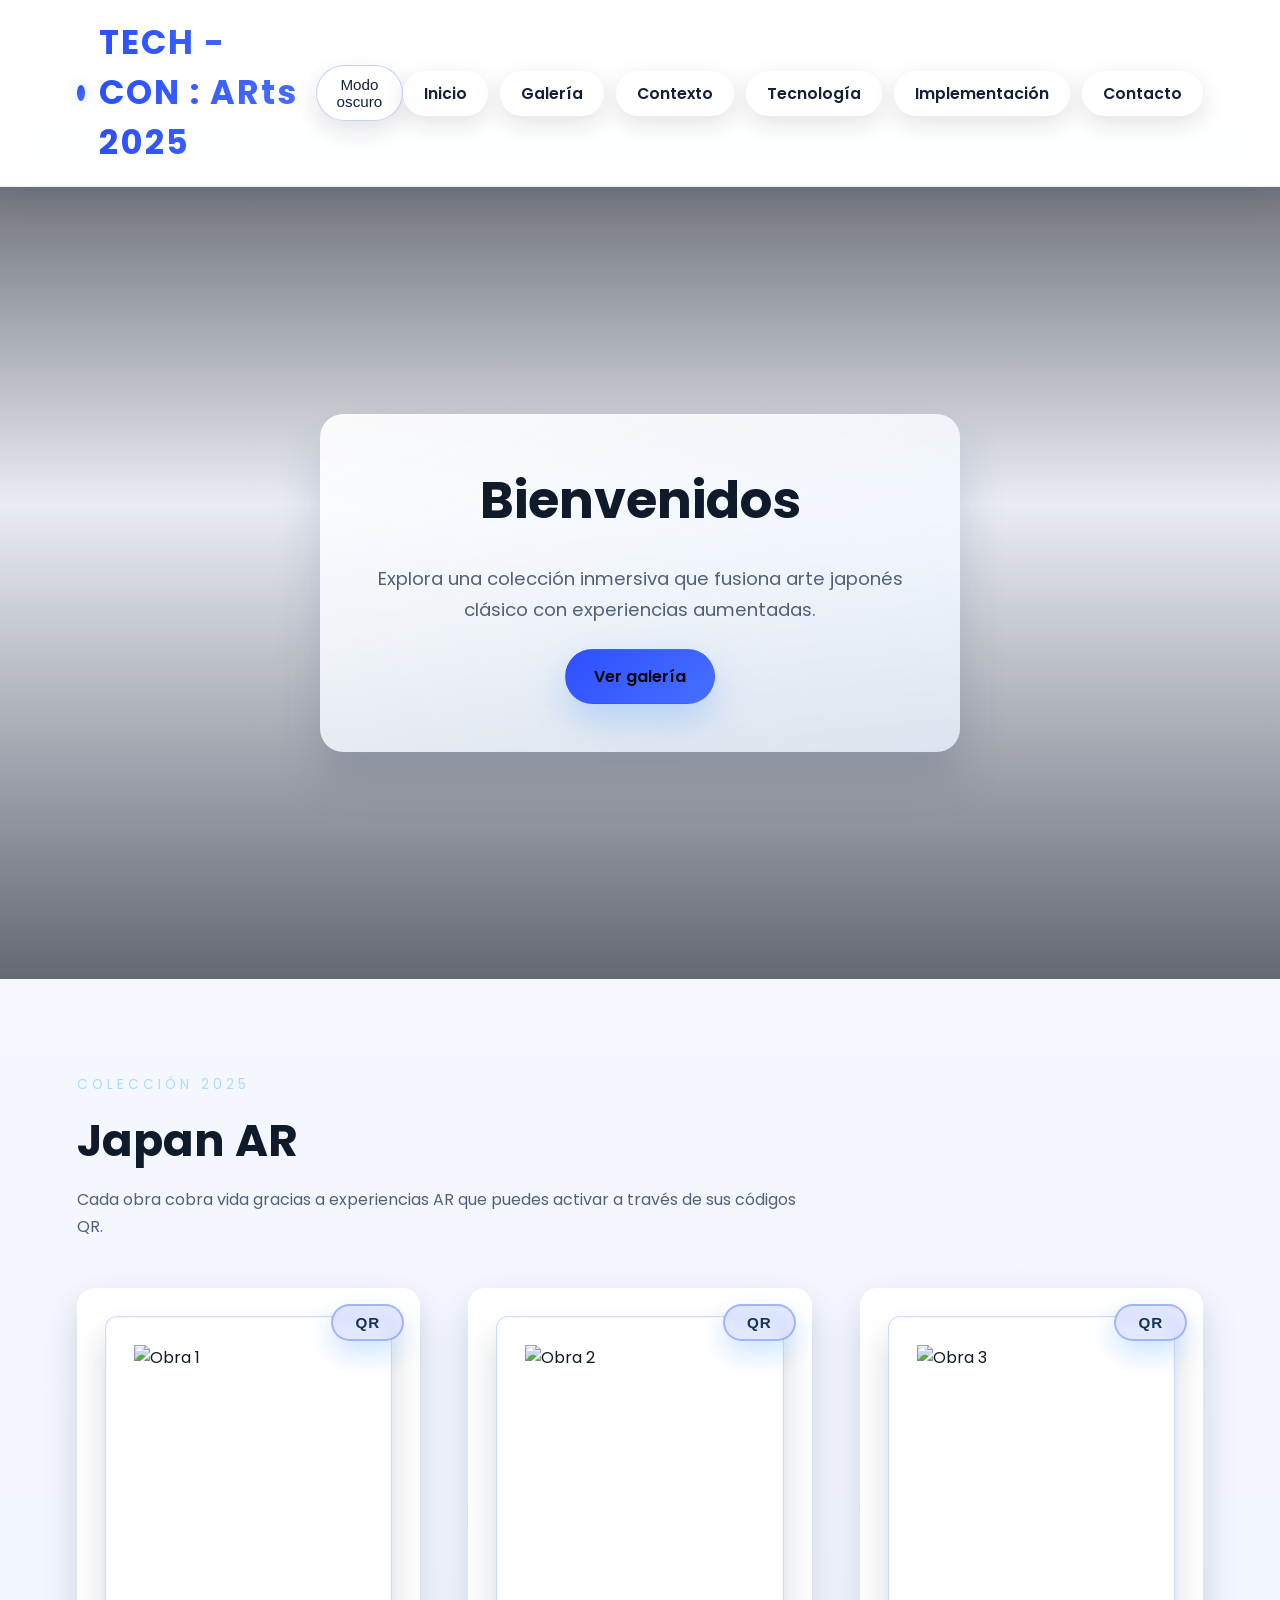
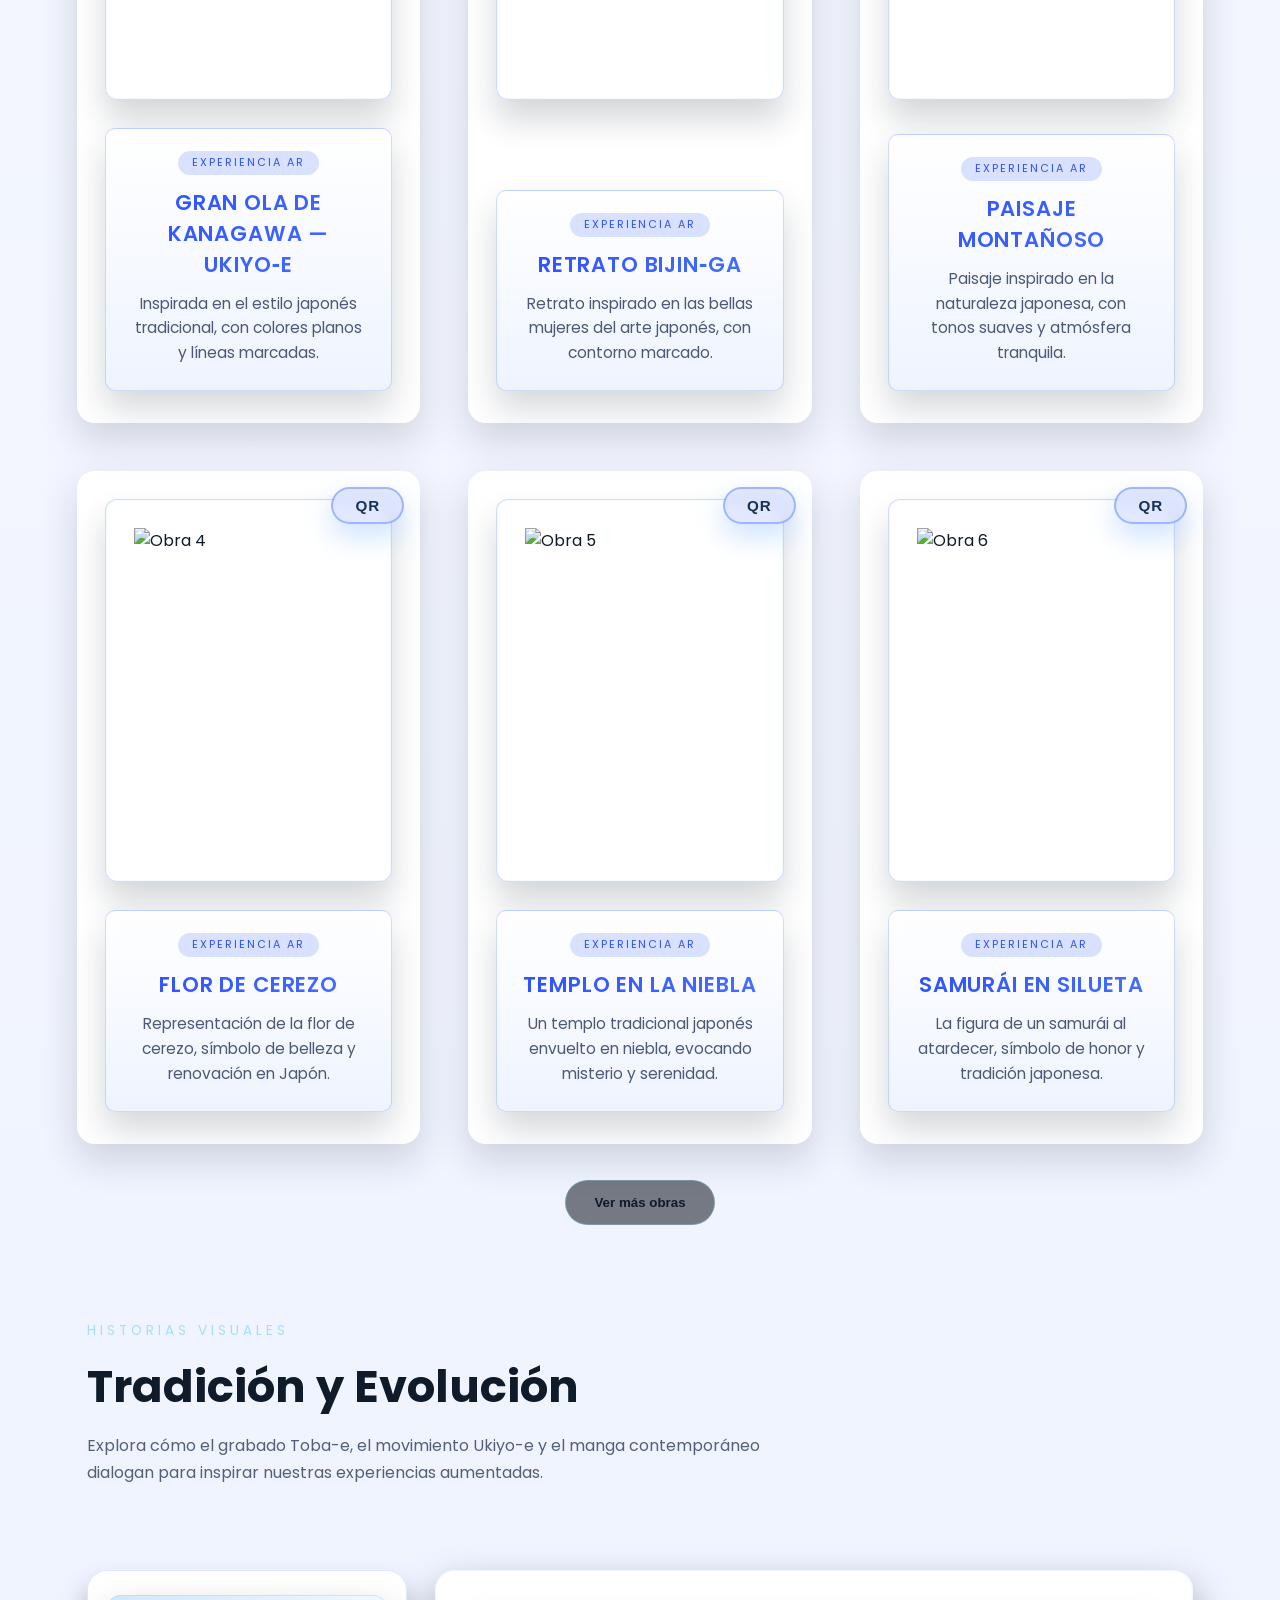
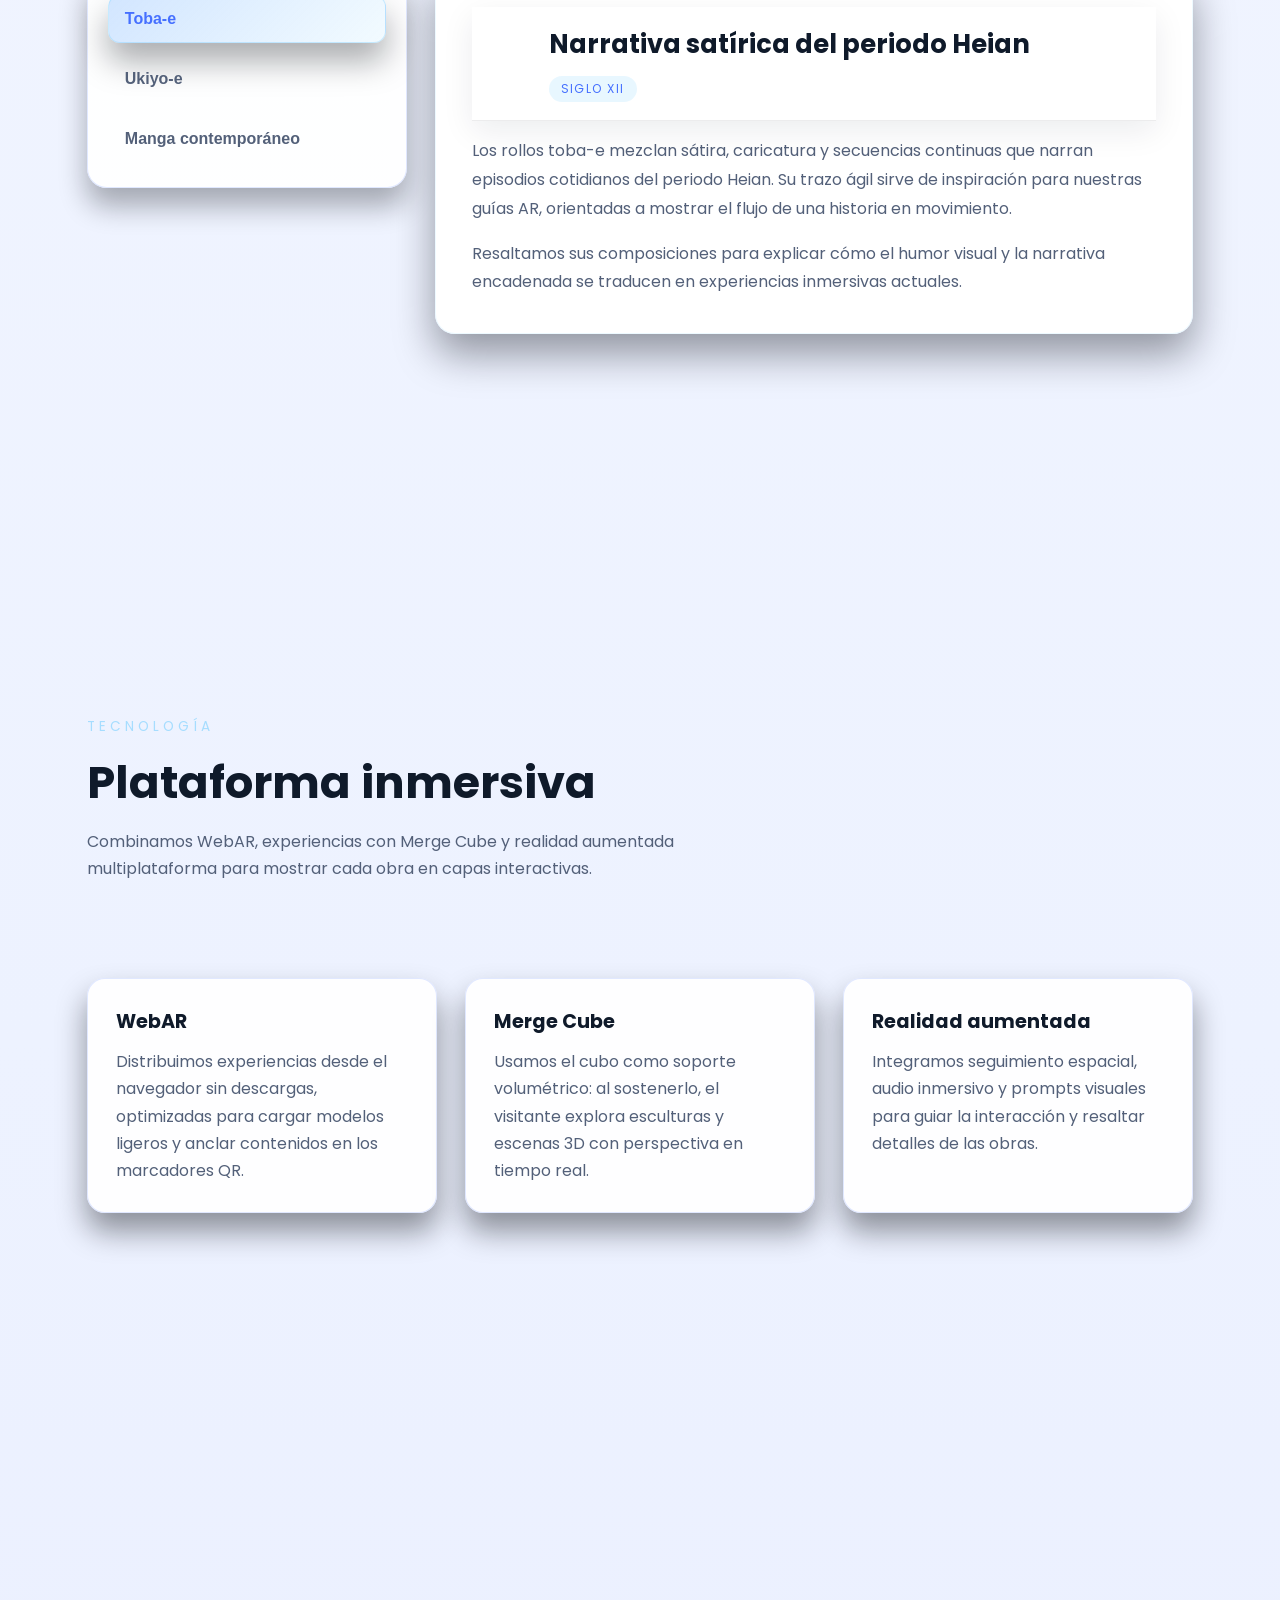
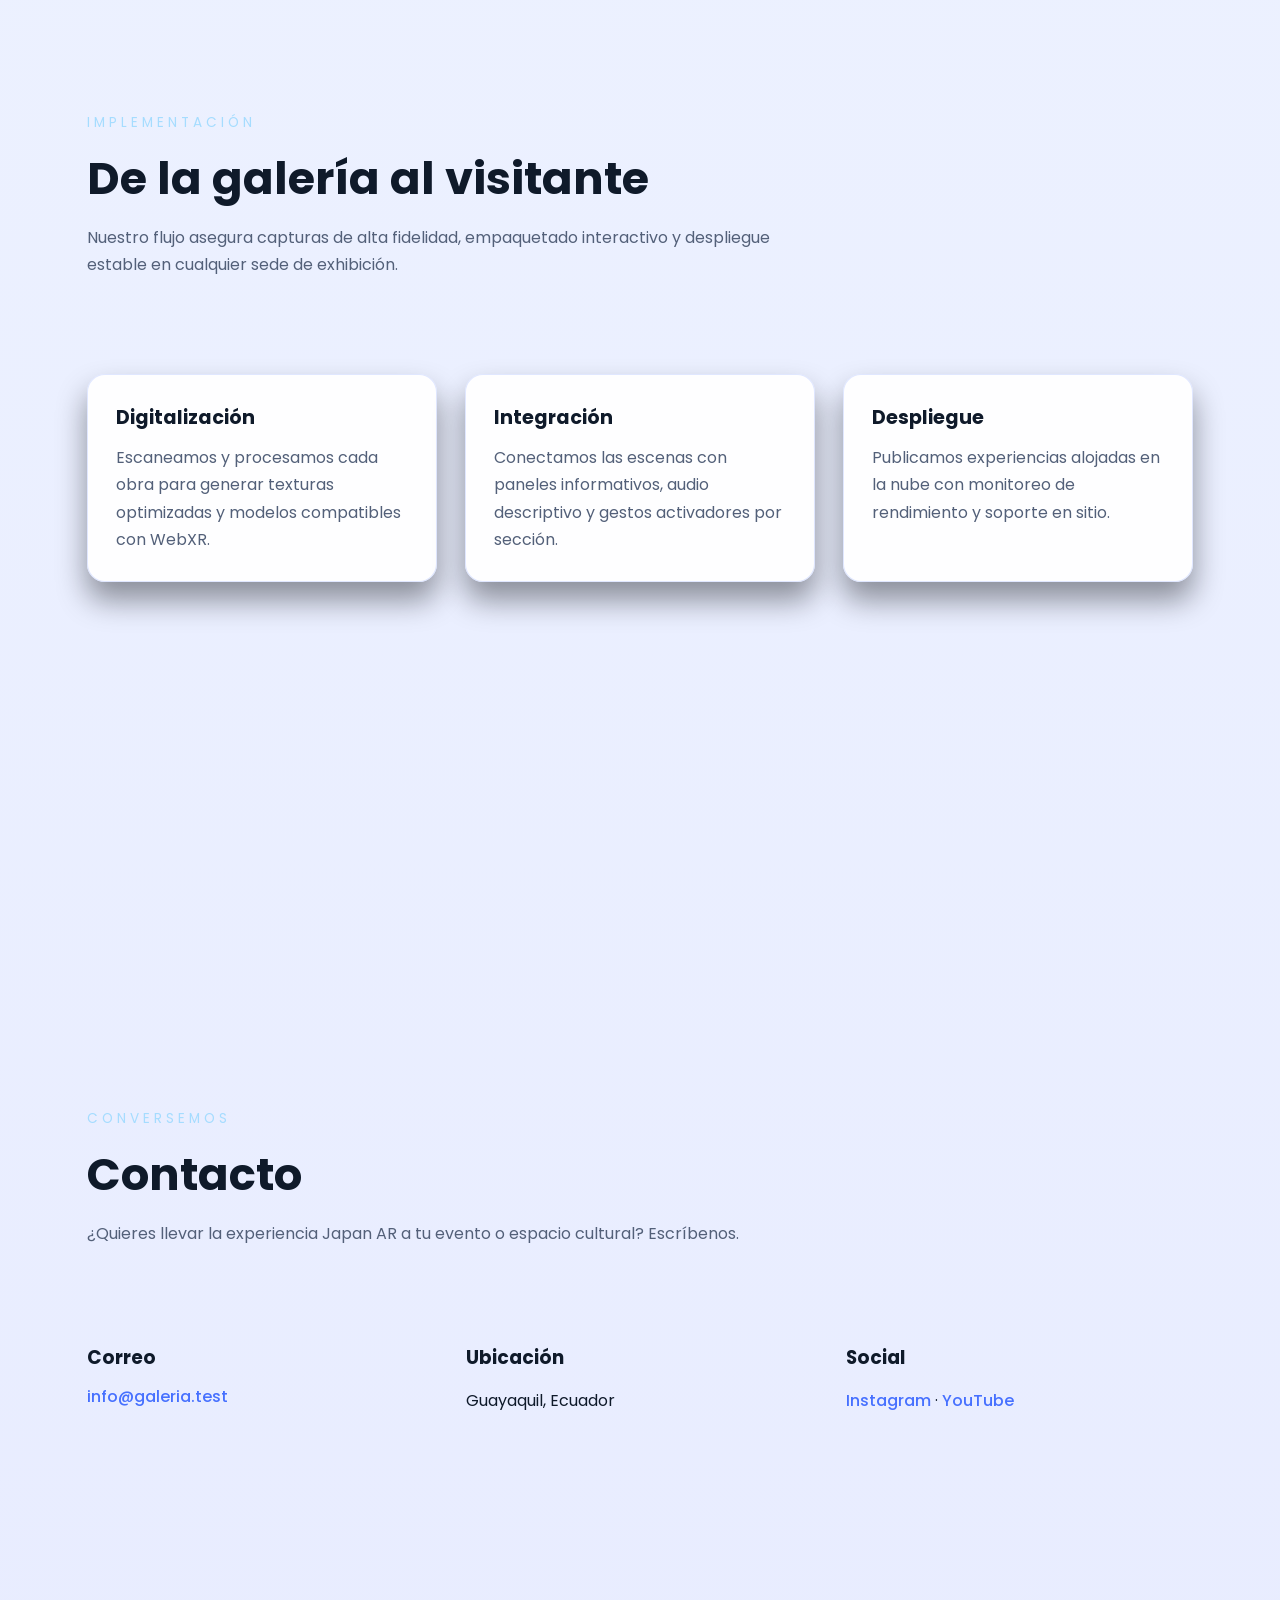
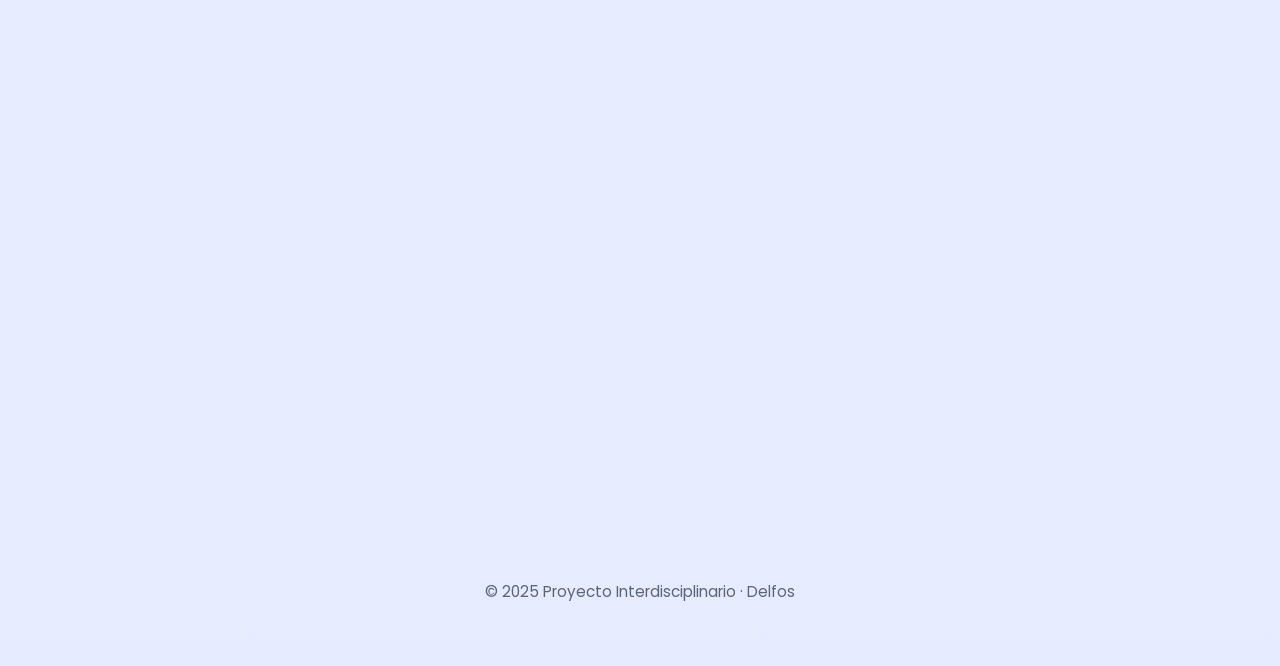
==== index.html @ fbea71e2 "gran ola rotación" ====
<!doctype html>
<html lang="es">
<head>
  <meta charset="utf-8" />
  <meta name="viewport" content="width=device-width, initial-scale=1" />
  <title>Techcon ARts 2025</title>
  <link rel="preconnect" href="https://fonts.googleapis.com" />
  <link rel="preconnect" href="https://fonts.gstatic.com" crossorigin />
  <link href="https://fonts.googleapis.com/css2?family=Poppins:wght@400;500;600;700&display=swap" rel="stylesheet" />
  <link rel="stylesheet" href="CSS/index.css" />
</head>
<body>
  <header>
    <div class="brand"><span class="dot"></span><h1>TECH - CON : ARts 2025</h1></div>
    <div class="header-actions">
      <button class="theme-toggle" type="button" aria-pressed="false">Modo claro</button>
      <button class="menu-toggle" aria-expanded="false" aria-controls="primary-nav">
        <span></span>
        <span></span>
        <span></span>
      </button>
    </div>
    <nav id="primary-nav">
      <a class="nav-btn" href="#inicio">Inicio</a>
      <a class="nav-btn" href="#galeria">Galería</a>
      <a class="nav-btn" href="#historias">Contexto</a>
      <a class="nav-btn" href="#tecnologia">Tecnología</a>
      <a class="nav-btn" href="#implementacion">Implementación</a>
      <a class="nav-btn" href="#contacto">Contacto</a>
    
    </nav>
  </header>

  <main>
    <section id="inicio" class="banner">
      <video autoplay muted loop playsinline>
        <source src="VIDEOS/videobanner.mp4" type="video/mp4" />
        Tu navegador no soporta el formato de video.
      </video>
      <div class="banner-overlay">
        <h2 id="banner-title">Bienvenidos</h2>
        <p>Explora una colección inmersiva que fusiona arte japonés clásico con experiencias aumentadas.</p>
        <div class="banner-actions">
          <a class="btn primary" href="#galeria">Ver galería</a>
        </div>
      </div>
    </section>

    <section id="galeria">
      <div class="section-header">
        <span class="section-kicker">Colección 2025</span>
        <h2>Japan AR</h2>
        <p>Cada obra cobra vida gracias a experiencias AR que puedes activar a través de sus códigos QR.</p>
      </div>
      <div class="gallery">
        <div class="card">
          <button class="qr-btn">QR</button>
          <div class="flip-inner">
            <div class="face front">
              <img src="https://upload.wikimedia.org/wikipedia/commons/a/a5/Tsunami_by_hokusai_19th_century.jpg" alt="Obra 1" />
              <div class="info">
                <h3>Gran Ola de Kanagawa — Ukiyo‑e</h3>
                <p>Inspirada en el estilo japonés tradicional, con colores planos y líneas marcadas.</p>
              </div>
            </div>
            <div class="face back">
              <img src="assets/arpages/Great_wave/QR_3.png" alt="QR de Obra 1" />
            </div>
          </div>
        </div>
        <div class="card">
          <button class="qr-btn">QR</button>
          <div class="flip-inner">
            <div class="face front">
              <img src="assets/obra2.jpg" alt="Obra 2" />
              <div class="info">
                <h3>Retrato Bijin‑ga</h3>
                <p>Retrato inspirado en las bellas mujeres del arte japonés, con contorno marcado.</p>
              </div>
            </div>
            <div class="face back">
              <img src="assets/obra2-qr.png" alt="QR de Obra 2" />
            </div>
          </div>
        </div>
        <div class="card">
          <button class="qr-btn">QR</button>
          <div class="flip-inner">
            <div class="face front">
              <img src="assets/obra3.jpg" alt="Obra 3" />
              <div class="info">
                <h3>Paisaje Montañoso</h3>
                <p>Paisaje inspirado en la naturaleza japonesa, con tonos suaves y atmósfera tranquila.</p>
              </div>
            </div>
            <div class="face back">
              <img src="assets/obra3-qr.png" alt="QR de Obra 3" />
            </div>
          </div>
        </div>
        <div class="card">
          <button class="qr-btn">QR</button>
          <div class="flip-inner">
            <div class="face front">
              <img src="assets/obra4.jpg" alt="Obra 4" />
              <div class="info">
                <h3>Flor de Cerezo</h3>
                <p>Representación de la flor de cerezo, símbolo de belleza y renovación en Japón.</p>
              </div>
            </div>
            <div class="face back">
              <img src="assets/obra4-qr.png" alt="QR de Obra 4" />
            </div>
          </div>
        </div>
        <div class="card">
          <button class="qr-btn">QR</button>
          <div class="flip-inner">
            <div class="face front">
              <img src="assets/obra5.jpg" alt="Obra 5" />
              <div class="info">
                <h3>Templo en la Niebla</h3>
                <p>Un templo tradicional japonés envuelto en niebla, evocando misterio y serenidad.</p>
              </div>
            </div>
            <div class="face back">
              <img src="assets/obra5-qr.png" alt="QR de Obra 5" />
            </div>
          </div>
        </div>
        <div class="card">
          <button class="qr-btn">QR</button>
          <div class="flip-inner">
            <div class="face front">
              <img src="assets/obra6.jpg" alt="Obra 6" />
              <div class="info">
                <h3>Samurái en Silueta</h3>
                <p>La figura de un samurái al atardecer, símbolo de honor y tradición japonesa.</p>
              </div>
            </div>
            <div class="face back">
              <img src="assets/obra6-qr.png" alt="QR de Obra 6" />
            </div>
          </div>
        </div>
        <div class="card" data-hidden="true">
          <button class="qr-btn">QR</button>
          <div class="flip-inner">
            <div class="face front">
              <img src="https://upload.wikimedia.org/wikipedia/commons/6/6d/Senju_Kan%27non_by_Kan%C5%8D_Hidenobu.jpg" alt="Obra 7" />
              <div class="info">
                <h3>Deidad Protectora</h3>
                <p>Interpretación de Senju Kannon que exalta la espiritualidad y el balance en el arte nipón.</p>
              </div>
            </div>
            <div class="face back">
              <img src="https://api.qrserver.com/v1/create-qr-code/?data=Obra7&size=320x320" alt="QR de Obra 7" />
            </div>
          </div>
        </div>
        <div class="card" data-hidden="true">
          <button class="qr-btn">QR</button>
          <div class="flip-inner">
            <div class="face front">
              <img src="https://upload.wikimedia.org/wikipedia/commons/f/f2/Koson_Komori_Bat_-_Japanese_Art_Museum.Tokyo.jpg" alt="Obra 8" />
              <div class="info">
                <h3>Nocturno Koson</h3>
                <p>Una escena nocturna minimalista que resalta la silueta de un murciélago bajo la luna.</p>
              </div>
            </div>
            <div class="face back">
              <img src="https://api.qrserver.com/v1/create-qr-code/?data=Obra8&size=320x320" alt="QR de Obra 8" />
            </div>
          </div>
        </div>
        <div class="card" data-hidden="true">
          <button class="qr-btn">QR</button>
          <div class="flip-inner">
            <div class="face front">
              <img src="https://upload.wikimedia.org/wikipedia/commons/3/3a/Rooster_and_hen_in_the_springtime_by_Ito_Jakuchu.jpg" alt="Obra 9" />
              <div class="info">
                <h3>Primavera de Jakuchū</h3>
                <p>Colorido homenaje a Ito Jakuchū que fusiona naturaleza y simbolismo en capas AR.</p>
              </div>
            </div>
            <div class="face back">
              <img src="https://api.qrserver.com/v1/create-qr-code/?data=Obra9&size=320x320" alt="QR de Obra 9" />
            </div>
          </div>
        </div>
        <div class="card" data-hidden="true">
          <button class="qr-btn">QR</button>
          <div class="flip-inner">
            <div class="face front">
              <img src="https://upload.wikimedia.org/wikipedia/commons/1/16/Hiroshige_-_Plum_Estate%2C_Kameido.jpg" alt="Obra 10" />
              <div class="info">
                <h3>Ciruelo en Flor</h3>
                <p>Basada en la estampa de Hiroshige, invita a explorar aromas y sonidos inmersivos.</p>
              </div>
            </div>
            <div class="face back">
              <img src="https://api.qrserver.com/v1/create-qr-code/?data=Obra10&size=320x320" alt="QR de Obra 10" />
            </div>
          </div>
        </div>
        <div class="card" data-hidden="true">
          <button class="qr-btn">QR</button>
          <div class="flip-inner">
            <div class="face front">
              <img src="https://upload.wikimedia.org/wikipedia/commons/d/d5/Katsushika_Hokusai_-_Kajikazawa_in_Kai_Province_%28c._1830-1832%29.jpg" alt="Obra 11" />
              <div class="info">
                <h3>Kajikazawa AR</h3>
                <p>Recrea la pesca artesanal con capas interactivas que muestran el flujo del río.</p>
              </div>
            </div>
            <div class="face back">
              <img src="https://api.qrserver.com/v1/create-qr-code/?data=Obra11&size=320x320" alt="QR de Obra 11" />
            </div>
          </div>
        </div>
        <div class="card" data-hidden="true">
          <button class="qr-btn">QR</button>
          <div class="flip-inner">
            <div class="face front">
              <img src="https://upload.wikimedia.org/wikipedia/commons/5/54/Ukiyo-e_print_showing_Fireworks_over_Gion.jpg" alt="Obra 12" />
              <div class="info">
                <h3>Hanabi Nocturno</h3>
                <p>Celebración de fuegos artificiales en Gion con efectos de sonido y luz en AR.</p>
              </div>
            </div>
            <div class="face back">
              <img src="https://api.qrserver.com/v1/create-qr-code/?data=Obra12&size=320x320" alt="QR de Obra 12" />
            </div>
          </div>
        </div>
      </div>
      <div class="gallery-actions">
        <button type="button" class="btn ghost show-more" aria-expanded="false">Ver más obras</button>
      </div>
    </section>

    <section id="historias" class="interactive-insights">
      <div class="section-header">
        <span class="section-kicker">Historias Visuales</span>
        <h2>Tradición y Evolución</h2>
        <p>Explora cómo el grabado Toba-e, el movimiento Ukiyo-e y el manga contemporáneo dialogan para inspirar nuestras experiencias aumentadas.</p>
      </div>
      <div class="insights">
        <div class="insights-tabs" role="tablist" aria-label="Corrientes artísticas">
          <button type="button" class="insights-tab active" role="tab" aria-selected="true" aria-controls="panel-toba" id="tab-toba" data-target="panel-toba">Toba-e</button>
          <button type="button" class="insights-tab" role="tab" aria-selected="false" aria-controls="panel-ukiyo" id="tab-ukiyo" data-target="panel-ukiyo">Ukiyo-e</button>
          <button type="button" class="insights-tab" role="tab" aria-selected="false" aria-controls="panel-manga" id="tab-manga" data-target="panel-manga">Manga contemporáneo</button>
        </div>
        <div class="insights-panels">
          <article id="panel-toba" class="insights-panel active" role="tabpanel" tabindex="0" aria-labelledby="tab-toba">
            <header>
              <h3>Narrativa satírica del periodo Heian</h3>
              <span class="tag">Siglo XII</span>
            </header>
            <p>Los rollos toba-e mezclan sátira, caricatura y secuencias continuas que narran episodios cotidianos del periodo Heian. Su trazo ágil sirve de inspiración para nuestras guías AR, orientadas a mostrar el flujo de una historia en movimiento.</p>
            <p>Resaltamos sus composiciones para explicar cómo el humor visual y la narrativa encadenada se traducen en experiencias inmersivas actuales.</p>
          </article>
          <article id="panel-ukiyo" class="insights-panel" role="tabpanel" tabindex="0" aria-labelledby="tab-ukiyo" hidden>
            <header>
              <h3>La estampa de la “vida flotante”</h3>
              <span class="tag">Siglos XVII-XIX</span>
            </header>
            <p>El ukiyo-e capturó escenas urbanas, paisajes y retratos con colores planos, contornos precisos y perspectiva invertida. En la galería, destacamos estos rasgos para contextualizar la transición entre grabado tradicional y visualización digital.</p>
            <p>La técnica muestra cómo la “vida flotante” se convierte en narrativa visual que hoy reinterpretamos mediante capas informativas breves.</p>
          </article>
          <article id="panel-manga" class="insights-panel" role="tabpanel" tabindex="0" aria-labelledby="tab-manga" hidden>
            <header>
              <h3>Expansión narrativa multimedia</h3>
              <span class="tag">Siglo XXI</span>
            </header>
            <p>El manga contemporáneo combina diseño de paneles dinámicos, ritmo cinematográfico y onomatopeyas expresivas para guiar la lectura. Esta estructura favorece despliegues rápidos de información que inspiraron nuestros relatos interactivos.</p>
            <p>El enfoque actual permite mostrar procesos creativos y variaciones de escena con mensajes concisos pensados para dispositivos móviles.</p>
          </article>
        </div>
      </div>
    </section>

    <section id="tecnologia" class="tech-overview">
      <div class="section-header">
        <span class="section-kicker">Tecnología</span>
        <h2>Plataforma inmersiva</h2>
        <p>Combinamos WebAR, experiencias con Merge Cube y realidad aumentada multiplataforma para mostrar cada obra en capas interactivas.</p>
      </div>
      <div class="tech-grid">
        <div class="tech-card">
          <h3>WebAR</h3>
          <p>Distribuimos experiencias desde el navegador sin descargas, optimizadas para cargar modelos ligeros y anclar contenidos en los marcadores QR.</p>
        </div>
        <div class="tech-card">
          <h3>Merge Cube</h3>
          <p>Usamos el cubo como soporte volumétrico: al sostenerlo, el visitante explora esculturas y escenas 3D con perspectiva en tiempo real.</p>
        </div>
        <div class="tech-card">
          <h3>Realidad aumentada</h3>
          <p>Integramos seguimiento espacial, audio inmersivo y prompts visuales para guiar la interacción y resaltar detalles de las obras.</p>
        </div>
      </div>
    </section>

    <section id="implementacion" class="delivery">
      <div class="section-header">
        <span class="section-kicker">Implementación</span>
        <h2>De la galería al visitante</h2>
        <p>Nuestro flujo asegura capturas de alta fidelidad, empaquetado interactivo y despliegue estable en cualquier sede de exhibición.</p>
      </div>
      <div class="delivery-grid">
        <article class="delivery-card">
          <h3>Digitalización</h3>
          <p>Escaneamos y procesamos cada obra para generar texturas optimizadas y modelos compatibles con WebXR.</p>
        </article>
        <article class="delivery-card">
          <h3>Integración</h3>
          <p>Conectamos las escenas con paneles informativos, audio descriptivo y gestos activadores por sección.</p>
        </article>
        <article class="delivery-card">
          <h3>Despliegue</h3>
          <p>Publicamos experiencias alojadas en la nube con monitoreo de rendimiento y soporte en sitio.</p>
        </article>
      </div>
    </section>

    <section id="contacto" class="contact">
      <div class="section-header">
        <span class="section-kicker">Conversemos</span>
        <h2>Contacto</h2>
        <p>¿Quieres llevar la experiencia Japan AR a tu evento o espacio cultural? Escríbenos.</p>
      </div>
      <div class="contact-grid">
        <div>
          <h3>Correo</h3>
          <a href="mailto:info@galeria.test">info@galeria.test</a>
        </div>
        <div>
          <h3>Ubicación</h3>
          <p>Guayaquil, Ecuador</p>
        </div>
        <div>
          <h3>Social</h3>
          <p>
            <a href="#">Instagram</a> ·
            <a href="#">YouTube</a>
          </p>
        </div>
      </div>
    </section>
  </main>

  <footer>
    <p style="text-align: center;">© 2025 Proyecto Interdisciplinario · Delfos</p>
  </footer>

  <script>
    document.querySelectorAll('.qr-btn').forEach(btn => {
      btn.addEventListener('click', e => {
        e.stopPropagation();
        const card = btn.closest('.card');
        card.classList.toggle('flipped');
        btn.textContent = card.classList.contains('flipped') ? 'Obra' : 'QR';
      });
    });
  </script>

  <script>
    const showMoreBtn = document.querySelector('.show-more');
    const hiddenGalleryCards = document.querySelectorAll('.gallery .card[data-hidden="true"]');

    if (showMoreBtn) {
      if (!hiddenGalleryCards.length) {
        showMoreBtn.remove();
      } else {
        showMoreBtn.addEventListener('click', () => {
          hiddenGalleryCards.forEach(card => {
            card.removeAttribute('data-hidden');
          });
          showMoreBtn.setAttribute('aria-expanded', 'true');
          showMoreBtn.remove();
        });
      }
    }
  </script>

  <script>
    const contentSections = document.querySelectorAll('main section');
    const prefersReducedMotion = window.matchMedia('(prefers-reduced-motion: reduce)');

    if (!prefersReducedMotion.matches && contentSections.length) {
      const sectionObserver = new IntersectionObserver((entries, observerInstance) => {
        entries.forEach(entry => {
          if (entry.isIntersecting) {
            entry.target.classList.add('section-visible');
            observerInstance.unobserve(entry.target);
          }
        });
      }, { threshold: 0.2 });

      contentSections.forEach(section => {
        section.classList.add('section-animate');
        sectionObserver.observe(section);
      });

      prefersReducedMotion.addEventListener('change', event => {
        if (event.matches) {
          sectionObserver.disconnect();
          contentSections.forEach(section => {
            section.classList.remove('section-animate');
            section.classList.add('section-visible');
          });
        }
      });
    } else {
      contentSections.forEach(section => section.classList.add('section-visible'));
    }
  </script>

  <script>
    const insightTabs = document.querySelectorAll('.insights-tab');
    const insightPanels = document.querySelectorAll('.insights-panel');

    if (insightTabs.length && insightPanels.length) {
      const activateTab = (newPanelId, trigger) => {
        insightTabs.forEach(tab => {
          const isActive = tab === trigger;
          tab.classList.toggle('active', isActive);
          tab.setAttribute('aria-selected', String(isActive));
          tab.setAttribute('tabindex', isActive ? '0' : '-1');
        });

        insightPanels.forEach(panel => {
          const show = panel.id === newPanelId;
          panel.classList.toggle('active', show);
          panel.toggleAttribute('hidden', !show);
        });
      };

      insightTabs.forEach(tab => {
        tab.addEventListener('click', () => activateTab(tab.dataset.target, tab));
        tab.addEventListener('keydown', event => {
          if (!['ArrowLeft', 'ArrowRight'].includes(event.key)) return;
          event.preventDefault();
          const currentIndex = Array.from(insightTabs).indexOf(tab);
          const offset = event.key === 'ArrowRight' ? 1 : -1;
          const nextIndex = (currentIndex + offset + insightTabs.length) % insightTabs.length;
          insightTabs[nextIndex].focus();
          insightTabs[nextIndex].click();
        });
      });
    }
  </script>

  <script>
    const openImageOnCanvas = (img) => {
      const modalBg = document.createElement('div');
      modalBg.style.position = 'fixed';
      modalBg.style.top = 0;
      modalBg.style.left = 0;
      modalBg.style.width = '100vw';
      modalBg.style.height = '100vh';
      modalBg.style.background = 'rgba(0,0,0,0.72)';
      modalBg.style.display = 'flex';
      modalBg.style.alignItems = 'center';
      modalBg.style.justifyContent = 'center';
      modalBg.style.zIndex = 9999;
      modalBg.style.cursor = 'pointer';

      const canvas = document.createElement('canvas');
      const canvasWidth = Math.min(window.innerWidth * 0.65, 720);
      const canvasHeight = Math.min(window.innerHeight * 0.65, 720);
      canvas.width = canvasWidth;
      canvas.height = canvasHeight;
      canvas.style.width = `${canvasWidth}px`;
      canvas.style.height = `${canvasHeight}px`;
      canvas.style.borderRadius = '18px';
      canvas.style.boxShadow = '0 12px 40px rgba(0,0,0,0.35)';
      canvas.style.background = '#fff';

      modalBg.appendChild(canvas);
      document.body.appendChild(modalBg);

      const ctx = canvas.getContext('2d');
      const tempImg = new window.Image();
      tempImg.crossOrigin = 'anonymous';
      tempImg.src = img.src;
      tempImg.onload = () => {
        ctx.clearRect(0, 0, canvas.width, canvas.height);

        const aspectRatio = tempImg.width / tempImg.height;
        let drawWidth = canvas.width;
        let drawHeight = drawWidth / aspectRatio;

        if (drawHeight > canvas.height) {
          drawHeight = canvas.height;
          drawWidth = drawHeight * aspectRatio;
        }

        const offsetX = (canvas.width - drawWidth) / 2;
        const offsetY = (canvas.height - drawHeight) / 2;
        ctx.drawImage(tempImg, offsetX, offsetY, drawWidth, drawHeight);
      };

      modalBg.addEventListener('click', event => {
        if (event.target === modalBg) modalBg.remove();
      });
    };

    document.querySelectorAll('.front img, .back img').forEach(img => {
      img.addEventListener('click', e => {
        e.stopPropagation();
        openImageOnCanvas(e.currentTarget);
      });
    });
  </script>

  <script>
    const banner = document.querySelector('.banner');
    const bannerTitle = document.getElementById('banner-title');
    banner.classList.add('banner-full');

    window.addEventListener('scroll', () => {
      if (window.scrollY > 10) {
        banner.classList.remove('banner-full');
        bannerTitle.textContent = 'Explora Arte';
      } else {
        banner.classList.add('banner-full');
        bannerTitle.textContent = 'Bienvenidos';
      }
    });
  </script>

  <script>
    const menuToggle = document.querySelector('.menu-toggle');
    const nav = document.getElementById('primary-nav');
    const body = document.body;

    menuToggle.addEventListener('click', () => {
      const isOpen = nav.classList.toggle('open');
      menuToggle.setAttribute('aria-expanded', String(isOpen));
      body.classList.toggle('nav-open', isOpen);
    });

    nav.querySelectorAll('a').forEach(link => {
      link.addEventListener('click', () => {
        if (nav.classList.contains('open')) {
          nav.classList.remove('open');
          menuToggle.setAttribute('aria-expanded', 'false');
          body.classList.remove('nav-open');
        }
      });
    });
  </script>

  <script>
    const THEME_STORAGE_KEY = 'japan-ar-theme';
    const themeToggleBtn = document.querySelector('.theme-toggle');

    if (themeToggleBtn) {
      const prefersLightScheme = window.matchMedia('(prefers-color-scheme: light)');

      const applyTheme = (mode, persist = true) => {
        const isLight = mode === 'light';
        document.body.classList.toggle('light-mode', isLight);
        themeToggleBtn.setAttribute('aria-pressed', String(isLight));
        themeToggleBtn.textContent = isLight ? 'Modo oscuro' : 'Modo claro';
        if (persist) {
          localStorage.setItem(THEME_STORAGE_KEY, mode);
        }
      };

      const storedTheme = localStorage.getItem(THEME_STORAGE_KEY);
      if (storedTheme) {
        applyTheme(storedTheme);
      } else {
        applyTheme(prefersLightScheme.matches ? 'light' : 'dark', false);
      }

      prefersLightScheme.addEventListener('change', event => {
        if (!localStorage.getItem(THEME_STORAGE_KEY)) {
          applyTheme(event.matches ? 'light' : 'dark', false);
        }
      });

      themeToggleBtn.addEventListener('click', () => {
        const nextTheme = document.body.classList.contains('light-mode') ? 'dark' : 'light';
        applyTheme(nextTheme);
      });
    }
  </script>
</body>
</html>
---- CSS/index.css ----
:root {
  --bg: radial-gradient(circle at 20% -10%, #071022 0%, #040915 50%, #01040d 100%);
  --card: #0f1628;
  --text: #f4f8ff;
  --muted: #8e9bb7;
  --accent: #8dd6ff;
  --accent-strong: #5fa4ff;
  --radius: 18px;
  --shadow: 0 22px 52px rgba(3, 6, 14, 0.55);
  --header-height: 76px;
  --header-bg: rgba(7, 10, 20, 0.9);
  --header-border: rgba(141, 203, 255, 0.12);
  --nav-link-bg: rgba(18, 24, 40, 0.65);
  --nav-link-hover-bg: linear-gradient(120deg, rgba(95, 164, 255, 0.34), rgba(141, 214, 255, 0.34));
  --menu-toggle-bg: rgba(17, 23, 38, 0.88);
  --menu-toggle-border: rgba(141, 214, 255, 0.45);
  --banner-overlay-bg: linear-gradient(160deg, rgba(11, 15, 28, 0.88), rgba(34, 48, 78, 0.58));
  --banner-filter: saturate(1.22) brightness(0.78);
  --card-surface: rgba(13, 17, 30, 0.92);
  --card-back-surface: linear-gradient(160deg, rgba(141, 214, 255, 0.12), rgba(95, 164, 255, 0.22));
  --info-surface: rgba(8, 12, 24, 0.62);
  --experience-card-bg: rgba(13, 17, 30, 0.9);
  --experience-card-border: rgba(141, 214, 255, 0.2);
  --nav-drawer-bg: rgba(9, 13, 24, 0.96);
  --nav-drawer-border: rgba(141, 214, 255, 0.22);
  --qr-btn-bg: rgba(141, 214, 255, 0.26);
  --qr-btn-border: rgba(141, 214, 255, 0.65);
  --image-border: rgba(141, 214, 255, 0.32);
  --footer-text: rgba(205, 214, 236, 0.72);
  --frame-bg: rgba(11, 15, 28, 0.92);
  --frame-border: rgba(141, 214, 255, 0.28);
  --frame-highlight: rgba(141, 214, 255, 0.2);
  --frame-shadow: 0 26px 52px rgba(3, 6, 12, 0.55);
  --label-pill-bg: rgba(141, 214, 255, 0.18);
}

*,
*::before,
*::after {
  box-sizing: border-box;
}

html,
body {
  margin: 0;
  padding: 0;
  font-family: 'Poppins', system-ui, sans-serif;
  color: var(--text);
  background: var(--bg);
  scroll-behavior: smooth;
}

body {
  min-height: 100vh;
}

body.nav-open {
  overflow: hidden;
}

body.light-mode {
  --accent: #4670ff;
  --accent-strong: #2d4fff;
  --bg: linear-gradient(180deg, #f7f9ff 0%, #edf2ff 60%, #e7ebff 100%);
  --card: #ffffff;
  --text: #0f1a2a;
  --muted: #536079;
  --shadow: 0 16px 38px rgba(13, 23, 38, 0.16);
  --header-bg: rgba(255, 255, 255, 0.9);
  --header-border: rgba(15, 20, 35, 0.08);
  --nav-link-bg: rgba(255, 255, 255, 0.72);
  --nav-link-hover-bg: linear-gradient(120deg, rgba(70, 113, 255, 0.2), rgba(110, 176, 255, 0.28));
  --menu-toggle-bg: rgba(255, 255, 255, 0.92);
  --menu-toggle-border: rgba(70, 113, 255, 0.32);
  --banner-overlay-bg: linear-gradient(160deg, rgba(255, 255, 255, 0.9), rgba(235, 244, 255, 0.78));
  --banner-filter: saturate(1.05) brightness(0.94);
  --card-surface: rgba(255, 255, 255, 0.96);
  --card-back-surface: linear-gradient(160deg, rgba(70, 113, 255, 0.1), rgba(120, 196, 255, 0.24));
  --info-surface: rgba(248, 250, 255, 0.92);
  --experience-card-bg: rgba(255, 255, 255, 0.92);
  --experience-card-border: rgba(70, 113, 255, 0.16);
  --nav-drawer-bg: rgba(255, 255, 255, 0.96);
  --nav-drawer-border: rgba(70, 113, 255, 0.2);
  --qr-btn-bg: rgba(70, 113, 255, 0.16);
  --qr-btn-border: rgba(70, 113, 255, 0.42);
  --image-border: rgba(70, 113, 255, 0.22);
  --footer-text: rgba(32, 44, 62, 0.7);
  --frame-bg: rgba(255, 255, 255, 0.96);
  --frame-border: rgba(70, 113, 255, 0.26);
  --frame-highlight: rgba(70, 113, 255, 0.16);
  --frame-shadow: 0 20px 32px rgba(18, 32, 52, 0.18);
  --label-pill-bg: rgba(70, 113, 255, 0.2);
}

body.light-mode header {
  box-shadow: 0 10px 30px rgba(15, 28, 50, 0.08);
}

body.light-mode .menu-toggle span {
  background: #14213b;
}

body.light-mode nav a {
  color: #132035;
  box-shadow: 0 8px 24px rgba(15, 28, 50, 0.12);
}

body.light-mode nav a:hover {
  color: var(--accent-strong);
}

body.light-mode .theme-toggle {
  color: #14213b;
  box-shadow: 0 10px 24px rgba(15, 28, 50, 0.12);
}

body.light-mode .theme-toggle:hover {
  box-shadow: 0 14px 30px rgba(15, 28, 50, 0.16);
}

body.light-mode .banner-overlay {
  box-shadow: 0 28px 45px rgba(37, 61, 92, 0.18);
}

body.light-mode .banner-overlay h2 {
  color: #0f1a2a;
}

body.light-mode .qr-btn {
  color: #163257;
  text-shadow: none;
}

body.light-mode .experience-card {
  box-shadow: 0 16px 32px rgba(18, 32, 52, 0.12);
}

body.light-mode .front .info {
  background: linear-gradient(180deg, rgba(255, 255, 255, 0.94), rgba(231, 239, 255, 0.7));
  border-color: rgba(70, 113, 255, 0.26);
  box-shadow: 0 18px 34px rgba(18, 32, 52, 0.18);
}

body.light-mode .front .info::before {
  color: var(--accent-strong);
}

body.light-mode .front .info p {
  color: #4c5a77;
}

body.light-mode .card::before {
  background: linear-gradient(140deg, rgba(70, 113, 255, 0.28), rgba(120, 196, 255, 0.16));
}

body.light-mode .card:hover .front img {
  box-shadow: inset 0 0 0 1px var(--frame-highlight), 0 24px 40px rgba(18, 32, 52, 0.28);
}

main {
  display: flex;
  flex-direction: column;
  gap: 96px;
  padding-bottom: 120px;
}

header {
  position: sticky;
  top: 0;
  display: flex;
  align-items: center;
  justify-content: space-between;
  padding: 18px 6vw;
  min-height: var(--header-height);
  background: var(--header-bg);
  border-bottom: 1px solid var(--header-border);
  z-index: 20;
  box-shadow: 0 4px 24px rgba(0, 0, 0, 0.18);
  backdrop-filter: blur(12px);
  transition: background 0.3s ease;
}

.header-actions {
  display: flex;
  align-items: center;
  gap: 14px;
}

.brand {
  display: flex;
  align-items: center;
  gap: 14px;
}

.brand .dot {
  width: 16px;
  height: 16px;
  border-radius: 50%;
  background: linear-gradient(135deg, var(--accent-strong), var(--accent));
  box-shadow: 0 0 12px rgba(141, 214, 255, 0.6);
}

.brand h1 {
  margin: 0;
  font-size: clamp(1.3rem, 2vw + 0.8rem, 2.1rem);
  font-weight: 700;
  letter-spacing: 2px;
  background-clip: text;
  background: linear-gradient(90deg, var(--accent-strong), var(--accent));
  -webkit-background-clip: text;
  -webkit-text-fill-color: transparent;
}

.theme-toggle {
  border: 1px solid var(--menu-toggle-border);
  background: var(--menu-toggle-bg);
  color: var(--text);
  border-radius: 999px;
  padding: 10px 20px;
  font-size: 0.95rem;
  font-weight: 500;
  cursor: pointer;
  transition: transform 0.2s ease, box-shadow 0.2s ease, background 0.3s ease, color 0.3s ease, border-color 0.3s ease;
  box-shadow: 0 12px 24px rgba(0, 0, 0, 0.22);
}

.theme-toggle:hover {
  transform: translateY(-2px);
  box-shadow: 0 16px 30px rgba(95, 164, 255, 0.32);
}

.menu-toggle {
  display: none;
  flex-direction: column;
  justify-content: center;
  align-items: center;
  gap: 6px;
  width: 46px;
  height: 46px;
  background: var(--menu-toggle-bg);
  border: 1px solid var(--menu-toggle-border);
  border-radius: 14px;
  cursor: pointer;
  transition: transform 0.3s ease, background 0.3s ease;
}

.menu-toggle span {
  width: 24px;
  height: 2px;
  background: var(--text);
  border-radius: 999px;
  transition: transform 0.3s ease, opacity 0.3s ease;
}

.menu-toggle[aria-expanded="true"] span:nth-child(1) {
  transform: translateY(8px) rotate(45deg);
}

.menu-toggle[aria-expanded="true"] span:nth-child(2) {
  opacity: 0;
}

.menu-toggle[aria-expanded="true"] span:nth-child(3) {
  transform: translateY(-8px) rotate(-45deg);
}

nav {
  display: flex;
  align-items: center;
  gap: 12px;
}

.nav-btn {
  color: var(--text);
  text-decoration: none;
  padding: 10px 20px;
  border-radius: 999px;
  font-weight: 600;
  font-size: 0.98rem;
  transition: transform 0.2s ease, background 0.2s ease, color 0.2s ease, box-shadow 0.2s ease;
  box-shadow: 0 2px 12px rgba(0, 0, 0, 0.16);
  background: var(--nav-link-bg);
  border: 1px solid transparent;
}

.nav-btn:hover,
.nav-btn:focus-visible {
  transform: translateY(-2px);
  background: var(--nav-link-hover-bg);
  color: var(--accent);
  box-shadow: 0 8px 24px rgba(95, 164, 255, 0.22);
  outline: none;
}

.nav-btn.nav-btn-outline {
  background: transparent;
  border-color: rgba(141, 214, 255, 0.4);
}

.nav-btn.nav-btn-outline:hover,
.nav-btn.nav-btn-outline:focus-visible {
  background: rgba(141, 214, 255, 0.14);
  color: var(--accent);
  box-shadow: 0 10px 26px rgba(95, 164, 255, 0.28);
}

.banner {
  position: relative;
  width: 100%;
  min-height: clamp(540px, 72vh, 760px);
  display: grid;
  place-items: center;
  overflow: hidden;
  isolation: isolate;
}

.banner video,
.banner::before {
  position: absolute;
  inset: 0;
  width: 100%;
  height: 100%;
}

.banner video {
  object-fit: cover;
  object-position: center;
  z-index: -2;
  filter: var(--banner-filter);
}

.banner::before {
  content: '';
  z-index: -1;
  background: linear-gradient(180deg, rgba(5, 9, 18, 0.55) 0%, rgba(5, 9, 18, 0.05) 40%, rgba(5, 9, 18, 0.6) 100%);
  pointer-events: none;
}

.banner-overlay {
  position: relative;
  display: flex;
  flex-direction: column;
  align-items: center;
  gap: 24px;
  max-width: 640px;
  padding: 48px 36px;
  border-radius: calc(var(--radius) * 1.3);
  backdrop-filter: blur(18px) saturate(140%);
  background: var(--banner-overlay-bg);
  box-shadow: 0 24px 60px rgba(0, 0, 0, 0.45);
  text-align: center;
}

.banner-overlay h2 {
  font-size: clamp(2rem, 3vw + 1rem, 3.2rem);
  font-weight: 700;
  margin: 0;
}

.banner-overlay p {
  margin: 0;
  color: var(--muted);
  font-size: clamp(1rem, 1vw + 0.9rem, 1.15rem);
  line-height: 1.7;
}

.banner-actions {
  display: flex;
  flex-wrap: wrap;
  justify-content: center;
  gap: 16px;
}

.btn {
  display: inline-flex;
  align-items: center;
  justify-content: center;
  gap: 8px;
  padding: 14px 28px;
  border-radius: 999px;
  font-weight: 600;
  text-decoration: none;
  transition: transform 0.2s ease, box-shadow 0.2s ease;
  border: 1px solid transparent;
}

.btn.primary {
  background: linear-gradient(135deg, var(--accent-strong), var(--accent));
  color: #05040f;
  box-shadow: 0 16px 38px rgba(95, 164, 255, 0.38);
}

.btn.primary:hover {
  transform: translateY(-3px);
  box-shadow: 0 22px 52px rgba(95, 164, 255, 0.52);
}

.btn.ghost {
  background: rgba(16, 20, 30, 0.55);
  color: var(--text);
  border-color: rgba(141, 214, 255, 0.32);
}

.btn.ghost:hover {
  transform: translateY(-3px);
  border-color: rgba(141, 214, 255, 0.82);
}

.banner.banner-full {
  min-height: clamp(620px, 88vh, 880px);
}

section {
  padding: 0 6vw;
  width: 100%;
  max-width: 1260px;
  margin: 0 auto;
  min-height: 100vh;
}

.section-animate {
  opacity: 0;
  transform: translateY(48px);
  transition: opacity 0.65s ease, transform 0.65s ease;
}

.section-animate.section-visible {
  opacity: 1;
  transform: translateY(0);
}

#galeria {
  max-width: 1320px;
}

.banner {
  width: 100vw;
  margin: 0;
  padding: 0;
  max-width: none;
}

.section-header {
  display: flex;
  flex-direction: column;
  gap: 12px;
  margin-bottom: 48px;
  max-width: 720px;
}

.section-kicker {
  text-transform: uppercase;
  letter-spacing: 4px;
  font-size: 0.85rem;
  color: rgba(141, 214, 255, 0.75);
}

.section-header h2 {
  font-size: clamp(2rem, 1.5vw + 1.6rem, 2.8rem);
  margin: 0;
}

.section-header p {
  margin: 0;
  color: var(--muted);
  line-height: 1.7;
}

.interactive-insights {
  display: flex;
  flex-direction: column;
  gap: 36px;
}

.insights {
  display: grid;
  grid-template-columns: 320px 1fr;
  gap: 28px;
  align-items: start;
}

.insights-tabs {
  display: flex;
  flex-direction: column;
  gap: 12px;
  padding: 24px 20px;
  border-radius: calc(var(--radius) * 1.1);
  background: var(--experience-card-bg);
  border: 1px solid var(--experience-card-border);
  box-shadow: 0 18px 28px rgba(5, 8, 16, 0.32);
  position: sticky;
  top: calc(var(--header-height) + 24px);
}

.insights-tab {
  display: inline-flex;
  align-items: center;
  gap: 10px;
  justify-content: flex-start;
  padding: 14px 16px;
  border-radius: 12px;
  border: 1px solid transparent;
  background: transparent;
  color: var(--muted);
  font-weight: 600;
  font-size: 1rem;
  cursor: pointer;
  transition: background 0.2s ease, color 0.2s ease, border-color 0.2s ease, transform 0.2s ease;
}

.insights-tab:hover,
.insights-tab:focus-visible {
  color: var(--text);
  outline: none;
  border-color: rgba(141, 214, 255, 0.32);
  transform: translateX(2px);
}

.insights-tab.active {
  background: linear-gradient(135deg, rgba(95, 164, 255, 0.28), rgba(141, 214, 255, 0.1));
  border-color: rgba(141, 214, 255, 0.42);
  color: var(--accent);
  box-shadow: 0 18px 32px rgba(5, 8, 18, 0.34);
}

.insights-panels {
  display: grid;
  gap: 24px;
}

.insights-panel {
  border-radius: calc(var(--radius) + 2px);
  background: var(--card-surface);
  border: 1px solid rgba(141, 214, 255, 0.16);
  box-shadow: 0 20px 40px rgba(5, 8, 18, 0.4);
  padding: clamp(28px, 3vw, 36px);
  display: grid;
  gap: 16px;
  transition: opacity 0.3s ease, transform 0.3s ease;
}

.insights-panel[hidden] {
  display: none;
}

.insights-panel header {
  display: flex;
  flex-wrap: wrap;
  justify-content: space-between;
  gap: 12px;
  align-items: center;
}

.insights-panel h3 {
  margin: 0;
  font-size: clamp(1.3rem, 1vw + 1.1rem, 1.6rem);
}

.insights-panel p {
  margin: 0;
  color: var(--muted);
  line-height: 1.8;
}

.insights-panel ul {
  margin: 0;
  padding-left: 1.2em;
  display: grid;
  gap: 10px;
  color: var(--text);
}

.insights-panel li {
  line-height: 1.6;
}

.tag {
  display: inline-flex;
  align-items: center;
  padding: 4px 12px;
  border-radius: 999px;
  font-size: 0.75rem;
  letter-spacing: 0.12em;
  text-transform: uppercase;
  background: rgba(141, 214, 255, 0.2);
  color: var(--accent);
}

.gallery {
  display: grid;
  gap: 48px;
  grid-template-columns: repeat(3, minmax(0, 1fr));
}

.gallery .card[data-hidden="true"] {
  display: none;
}

.gallery-actions {
  margin-top: 36px;
  display: flex;
  justify-content: center;
}

@media (prefers-reduced-motion: reduce) {
  .section-animate {
    opacity: 1 !important;
    transform: none !important;
    transition: none !important;
  }
}

.card {
  position: relative;
  perspective: 1200px;
  cursor: pointer;
  min-height: 620px;
  transition: transform 0.35s ease, filter 0.35s ease;
  isolation: isolate;
}

.card::before {
  content: '';
  position: absolute;
  inset: -2px;
  border-radius: calc(var(--radius) + 6px);
  background: linear-gradient(140deg, rgba(95, 164, 255, 0.38), rgba(141, 214, 255, 0.12));
  opacity: 0;
  filter: blur(0);
  transition: opacity 0.4s ease;
  z-index: -1;
  pointer-events: none;
}

.flip-inner {
  position: relative;
  width: 100%;
  height: 100%;
  transform-style: preserve-3d;
  transition: transform 0.6s cubic-bezier(0.2, 0.8, 0.2, 1);
}

.card.flipped .flip-inner {
  transform: rotateY(180deg);
}

.face {
  position: relative;
  width: 100%;
  height: 100%;
  backface-visibility: hidden;
  border-radius: var(--radius);
  overflow: hidden;
  box-shadow: var(--shadow);
  background: var(--card-surface);
}

.front {
  display: flex;
  flex-direction: column;
  align-items: center;
  justify-content: space-between;
  height: 100%;
  padding: 28px 28px 32px;
  gap: 28px;
}

.front img {
  width: min(100%, 400px);
  aspect-ratio: 3 / 4;
  object-fit: contain;
  object-position: center;
  background: var(--frame-bg);
  padding: clamp(16px, 3vw, 28px);
  border-radius: calc(var(--radius) - 6px);
  border: 1px solid var(--frame-border);
  box-shadow: inset 0 0 0 1px rgba(141, 214, 255, 0.1), var(--frame-shadow);
  margin: 0 auto;
  transition: transform 0.4s ease, box-shadow 0.4s ease;
  max-height: clamp(320px, 52vh, 450px);
}

.front .info {
  width: 100%;
  padding: 22px 24px 24px;
  text-align: center;
  display: flex;
  flex-direction: column;
  gap: 12px;
  margin: 0;
  margin-top: auto;
  background: linear-gradient(180deg, rgba(141, 214, 255, 0.1), rgba(6, 12, 26, 0.4));
  border-radius: calc(var(--radius) - 8px);
  box-shadow: 0 20px 40px rgba(4, 7, 16, 0.26);
  color: var(--text);
  border: 1px solid rgba(141, 214, 255, 0.2);
}

.front .info::before {
  content: 'Experiencia AR';
  display: inline-flex;
  align-self: center;
  padding: 4px 14px;
  border-radius: 999px;
  font-size: 0.68rem;
  letter-spacing: 0.18em;
  text-transform: uppercase;
  background: var(--label-pill-bg);
  color: var(--accent);
}

.front .info h3 {
  margin: 0;
  font-size: 1.32rem;
  font-weight: 600;
  letter-spacing: 0.04em;
  text-transform: uppercase;
  background: linear-gradient(135deg, var(--accent-strong), var(--accent));
  background-clip: text;
  -webkit-background-clip: text;
  color: transparent;
}

.front .info p {
  margin: 0;
  color: var(--muted);
  font-size: 0.97rem;
  line-height: 1.6;
}

.back {
  position: absolute;
  inset: 0;
  transform: rotateY(180deg);
  background: var(--card-back-surface);
  display: flex;
  align-items: center;
  justify-content: center;
  padding: 32px;
}

.back img {
  max-width: 78%;
  height: auto;
  border-radius: 12px;
  box-shadow: 0 18px 35px rgba(0, 0, 0, 0.35);
}

.qr-btn {
  position: absolute;
  top: 16px;
  right: 16px;
  background: var(--qr-btn-bg);
  backdrop-filter: blur(6px);
  color: #ffffff;
  border: 2px solid var(--qr-btn-border);
  border-radius: 999px;
  padding: 8px 22px;
  font-size: 0.95rem;
  font-weight: 600;
  letter-spacing: 1px;
  cursor: pointer;
  z-index: 2;
  box-shadow: 0 12px 28px rgba(95, 164, 255, 0.32);
  transition: background 0.2s ease, color 0.2s ease, transform 0.2s ease;
  text-shadow: 0 1px 4px rgba(0, 0, 0, 0.6);
}

.qr-btn:hover {
  background: rgba(141, 214, 255, 0.32);
  color: var(--accent);
  transform: translateY(-2px);
}

.card:hover {
  transform: translateY(-6px);
}

.card:hover .front img {
  transform: translateY(-4px) scale(1.015);
  box-shadow: inset 0 0 0 1px var(--frame-highlight), 0 28px 50px rgba(5, 9, 18, 0.5);
}

.card:hover::before {
  opacity: 1;
}

.tech-overview,
.delivery {
  display: flex;
  flex-direction: column;
  gap: 48px;
}

.tech-grid,
.delivery-grid {
  display: grid;
  grid-template-columns: repeat(auto-fit, minmax(240px, 1fr));
  gap: 28px;
}

.tech-card,
.delivery-card {
  border-radius: var(--radius);
  padding: 28px;
  background: var(--experience-card-bg);
  border: 1px solid var(--experience-card-border);
  box-shadow: 0 18px 30px rgba(5, 6, 12, 0.42);
  display: flex;
  flex-direction: column;
  gap: 12px;
}

.tech-card h3,
.delivery-card h3 {
  margin: 0;
  font-size: 1.2rem;
}

.tech-card p,
.delivery-card p {
  margin: 0;
  color: var(--muted);
  line-height: 1.7;
}

.contact {
  display: flex;
  flex-direction: column;
  gap: 48px;
}

.contact-grid {
  display: grid;
  grid-template-columns: repeat(auto-fit, minmax(220px, 1fr));
  gap: 32px;
}

.contact-grid h3 {
  margin: 0 0 12px;
}

.contact-grid a {
  color: var(--accent);
  text-decoration: none;
  font-weight: 500;
}

.contact-grid a:hover {
  text-decoration: underline;
}

footer {
  padding: 36px 6vw 48px;
  color: var(--footer-text);
  font-size: 0.95rem;
}

@media (max-width: 1024px) {
  header {
    padding: 16px 5vw;
  }

  nav {
    position: fixed;
    top: calc(var(--header-height) + 12px);
    right: 5vw;
    display: none;
    flex-direction: column;
    align-items: stretch;
    gap: 12px;
    padding: 24px;
    background: var(--nav-drawer-bg);
    border-radius: 18px;
    box-shadow: 0 24px 50px rgba(0, 0, 0, 0.45);
    border: 1px solid var(--nav-drawer-border);
  }

  nav.open {
    display: flex;
  }

  .nav-btn {
    box-shadow: none;
    background: var(--nav-link-bg);
    width: 100%;
    justify-content: center;
  }

  body.light-mode .nav-btn {
    box-shadow: none;
  }

  .menu-toggle {
    display: flex;
  }

  .insights {
    grid-template-columns: 1fr;
  }

  .insights-tabs {
    position: static;
    flex-direction: row;
    justify-content: center;
    flex-wrap: wrap;
    padding: 18px;
  }

  .insights-tab {
    flex: 1 1 160px;
    justify-content: center;
  }

  .insights-panel {
    gap: 14px;
  }

  .gallery {
    gap: 34px;
    grid-template-columns: repeat(2, minmax(0, 1fr));
  }

  .gallery-actions {
    margin-top: 28px;
  }

  .card {
    min-height: 540px;
  }

  .header-actions {
    gap: 12px;
  }

  .theme-toggle {
    padding: 9px 18px;
  }

  body.light-mode nav {
    box-shadow: 0 24px 45px rgba(21, 36, 58, 0.18);
  }
}

@media (max-width: 768px) {
  header {
    padding: 16px 1.5rem;
  }

  .banner {
    min-height: 520px;
  }

  .banner-overlay {
    padding: 38px 28px;
  }

  .banner-actions {
    flex-direction: column;
    width: 100%;
  }

  .btn {
    width: 100%;
  }

  .header-actions {
    gap: 10px;
  }

  .theme-toggle {
    padding: 8px 16px;
    font-size: 0.9rem;
  }

  .front {
    padding: 22px 18px 26px;
  }

  .front img {
    max-height: 340px;
  }

  .card {
    min-height: 500px;
  }

  main {
    gap: 72px;
  }

  .section-header {
    margin-bottom: 32px;
  }

  .gallery {
    grid-template-columns: minmax(0, 1fr);
  }

  .gallery-actions {
    margin-top: 24px;
  }

  .front img {
    margin: 18px;
  }
}

@media (max-width: 520px) {
  .brand h1 {
    letter-spacing: 1px;
  }

  .banner {
    min-height: 480px;
  }

  .banner-overlay {
    gap: 18px;
  }

  .banner-overlay p {
    font-size: 0.98rem;
  }

  .header-actions {
    gap: 8px;
  }

  .theme-toggle {
    padding: 7px 14px;
    font-size: 0.85rem;
  }

  .front {
    padding: 20px 16px 24px;
  }

  .front img {
    max-height: 300px;
  }

  .card {
    min-height: 460px;
  }

  footer {
    text-align: center;
  }
}
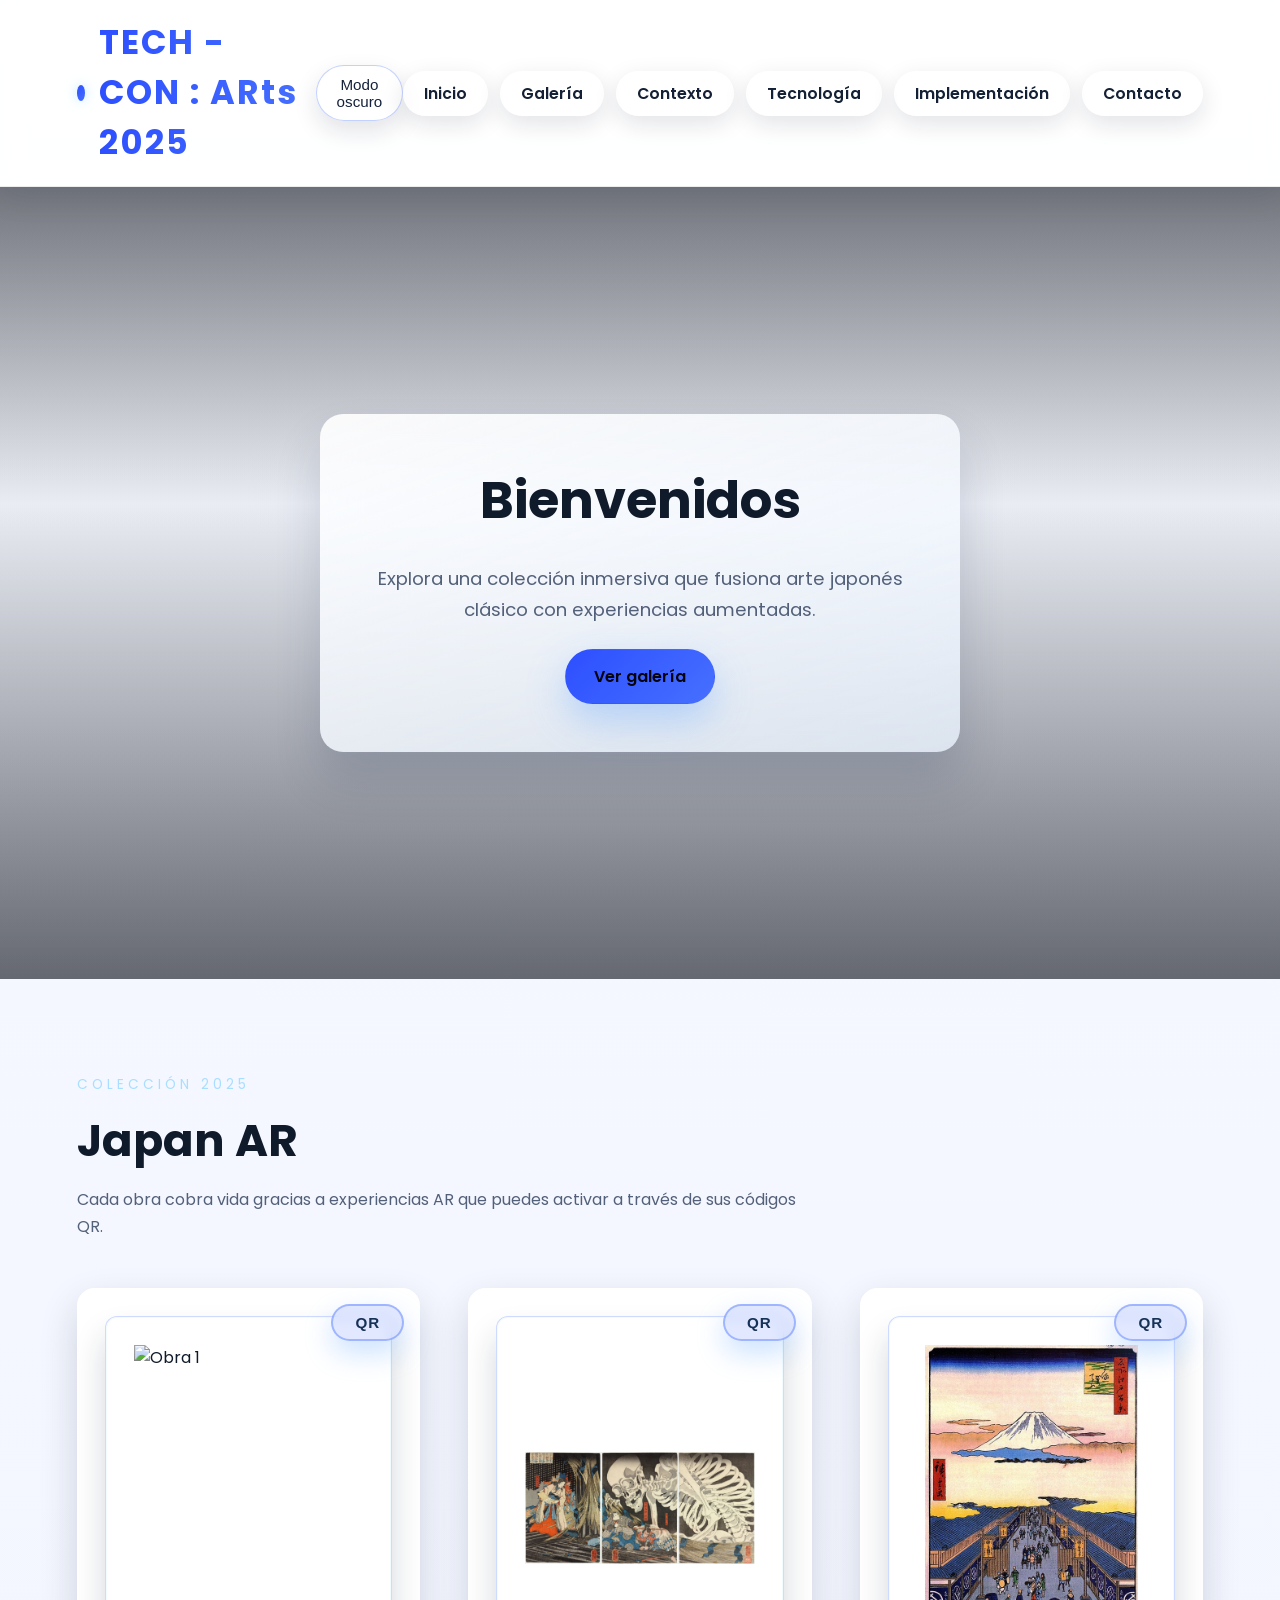
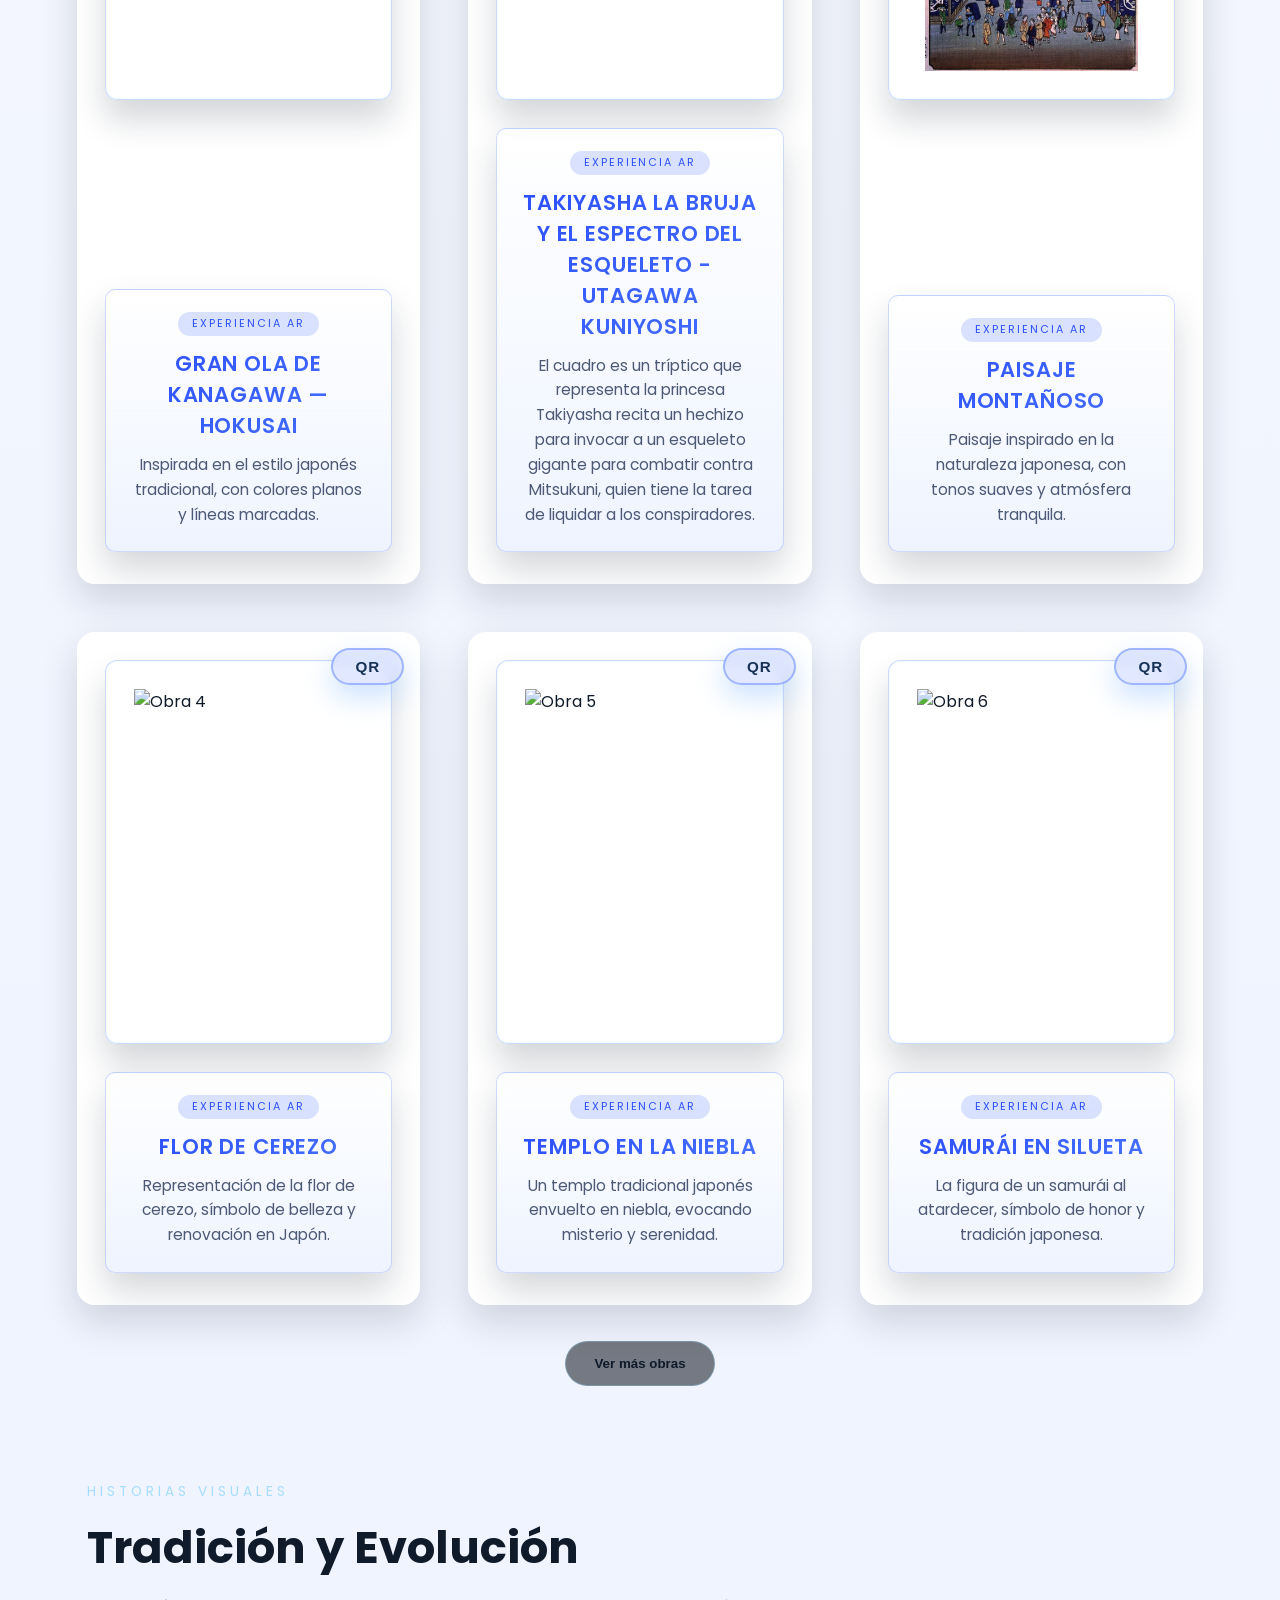
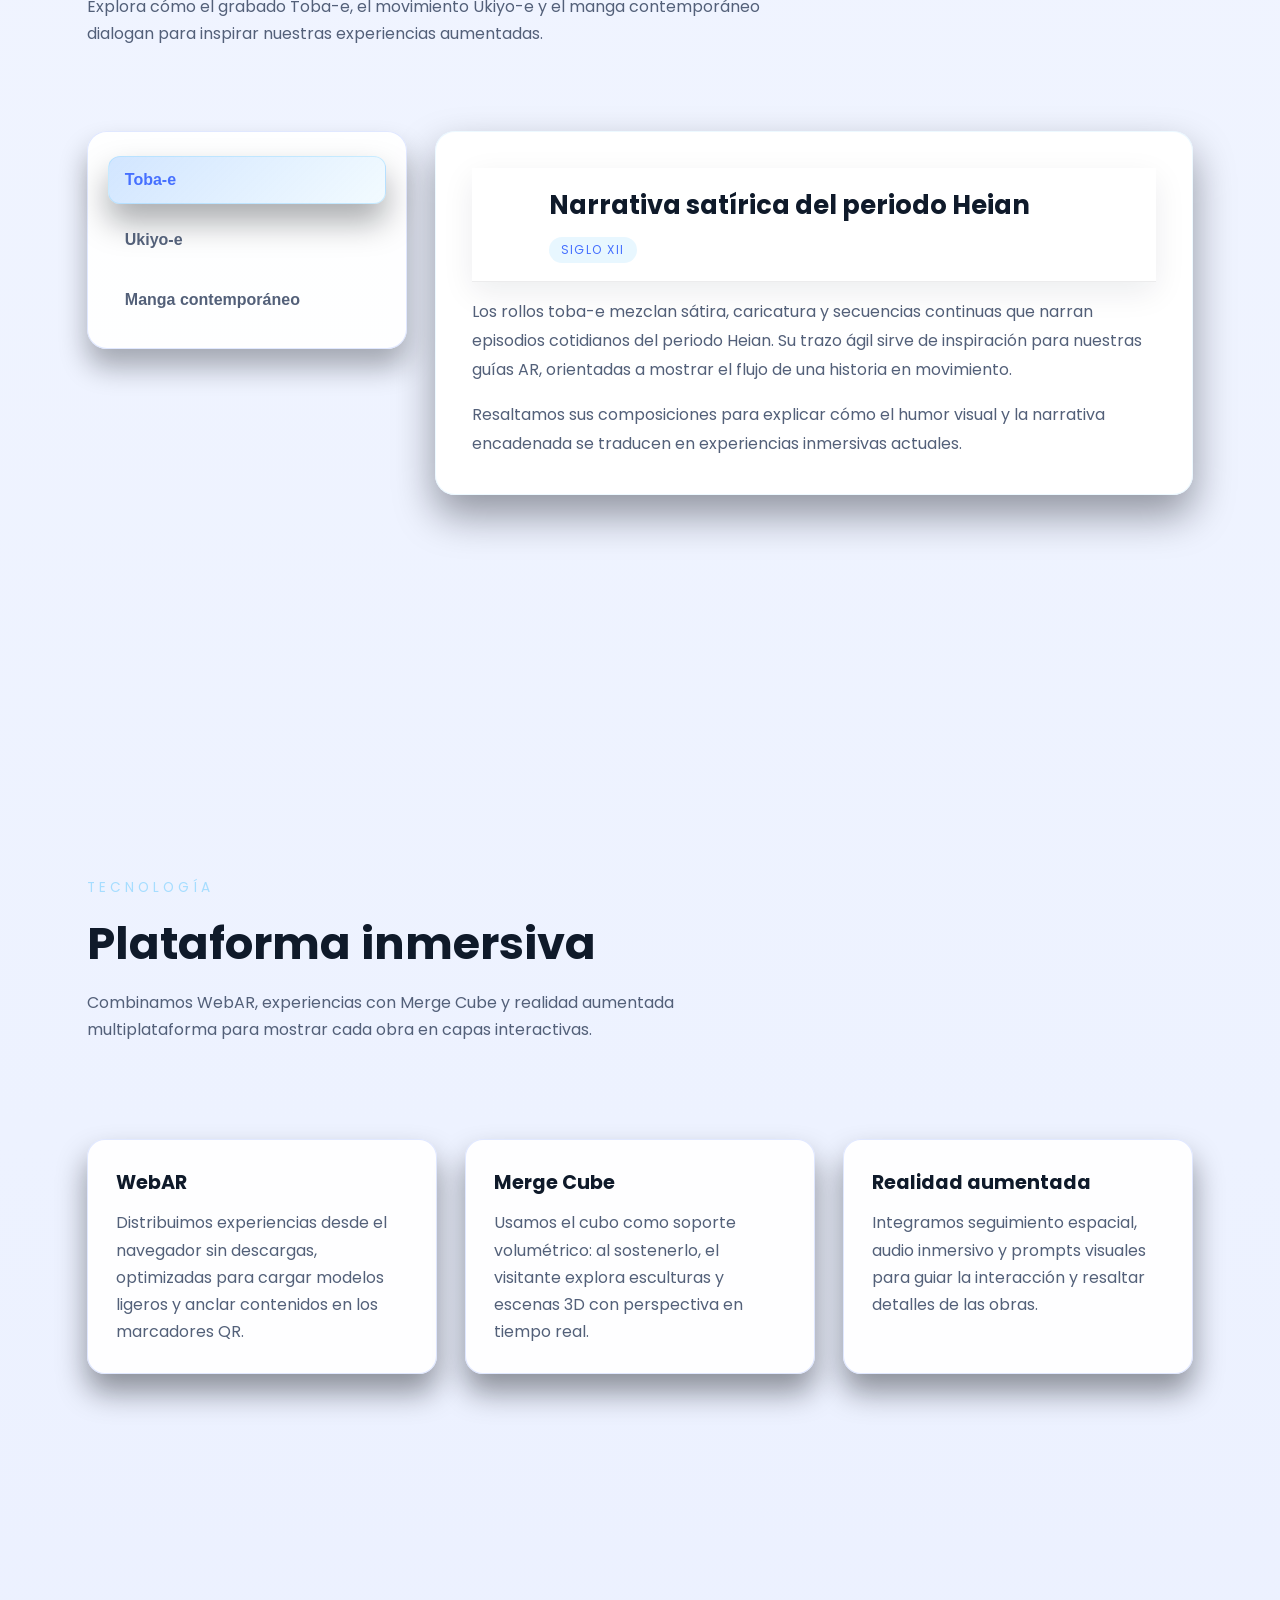
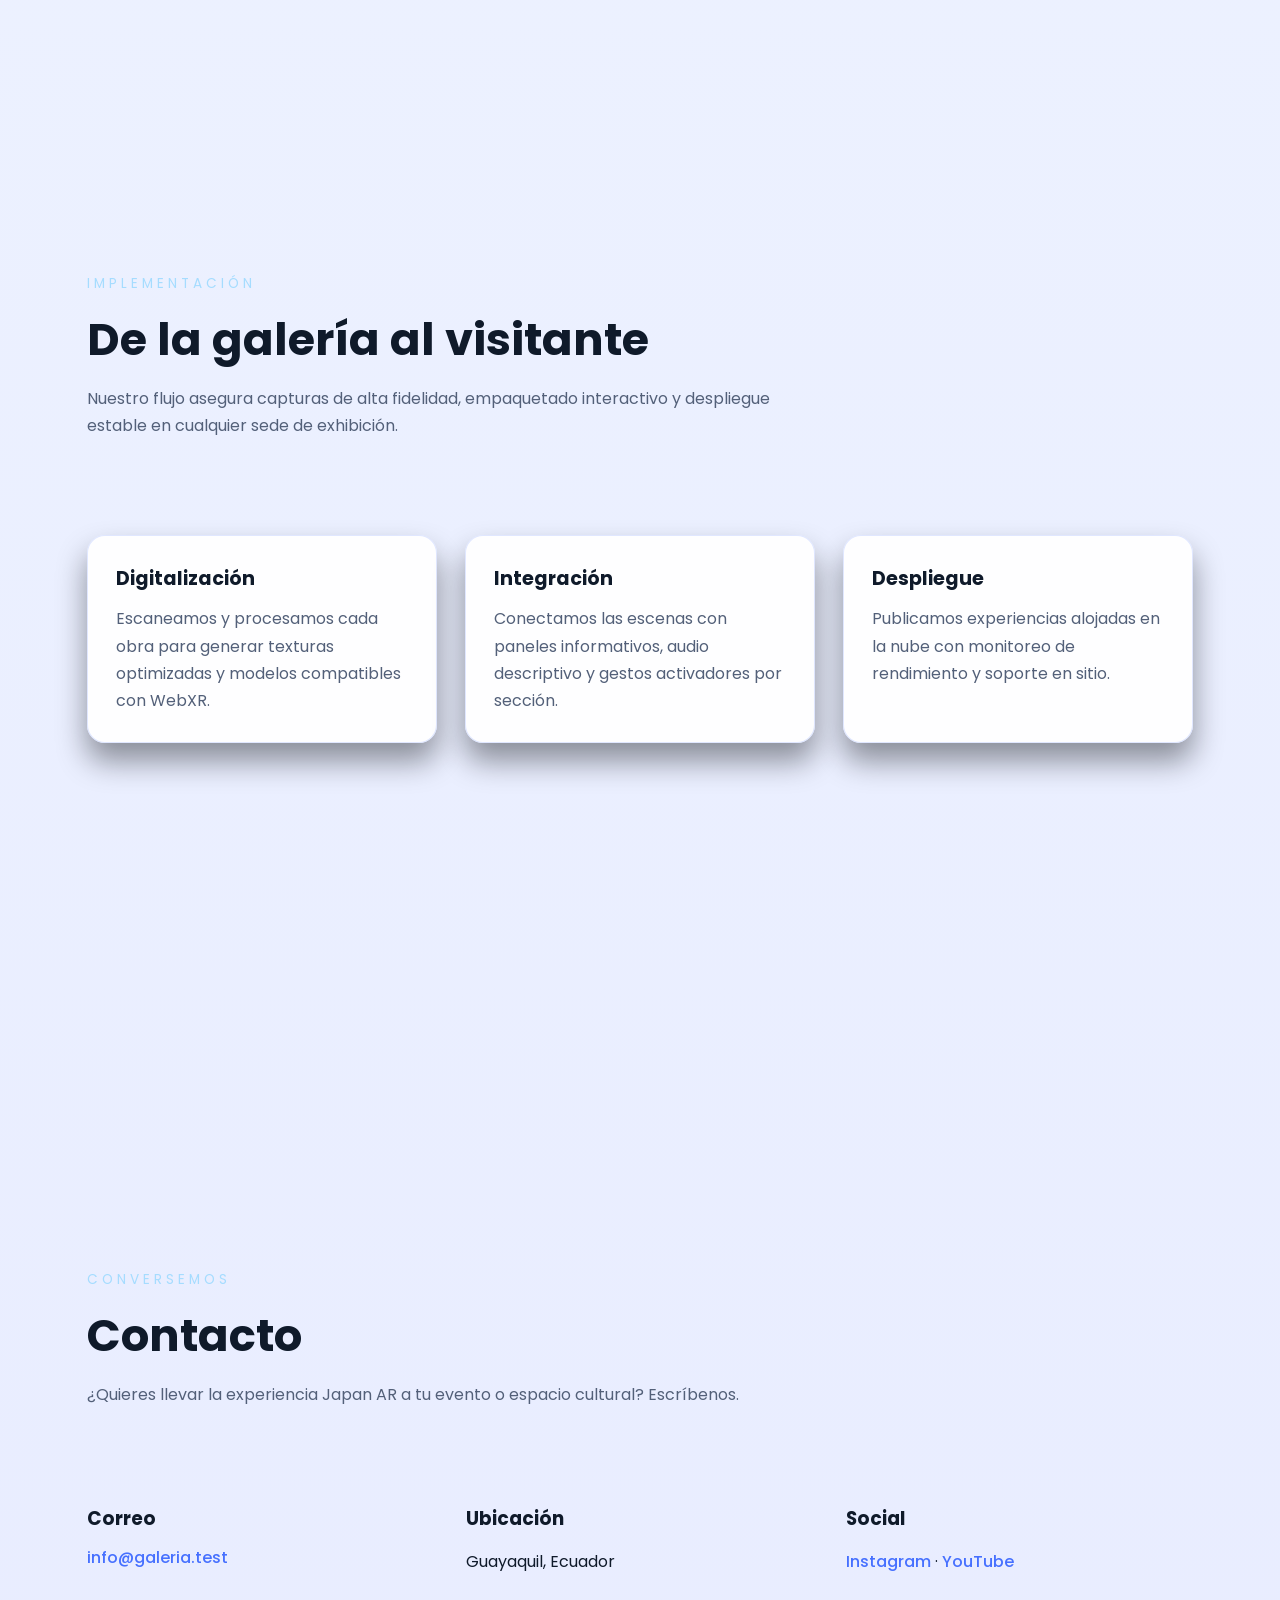
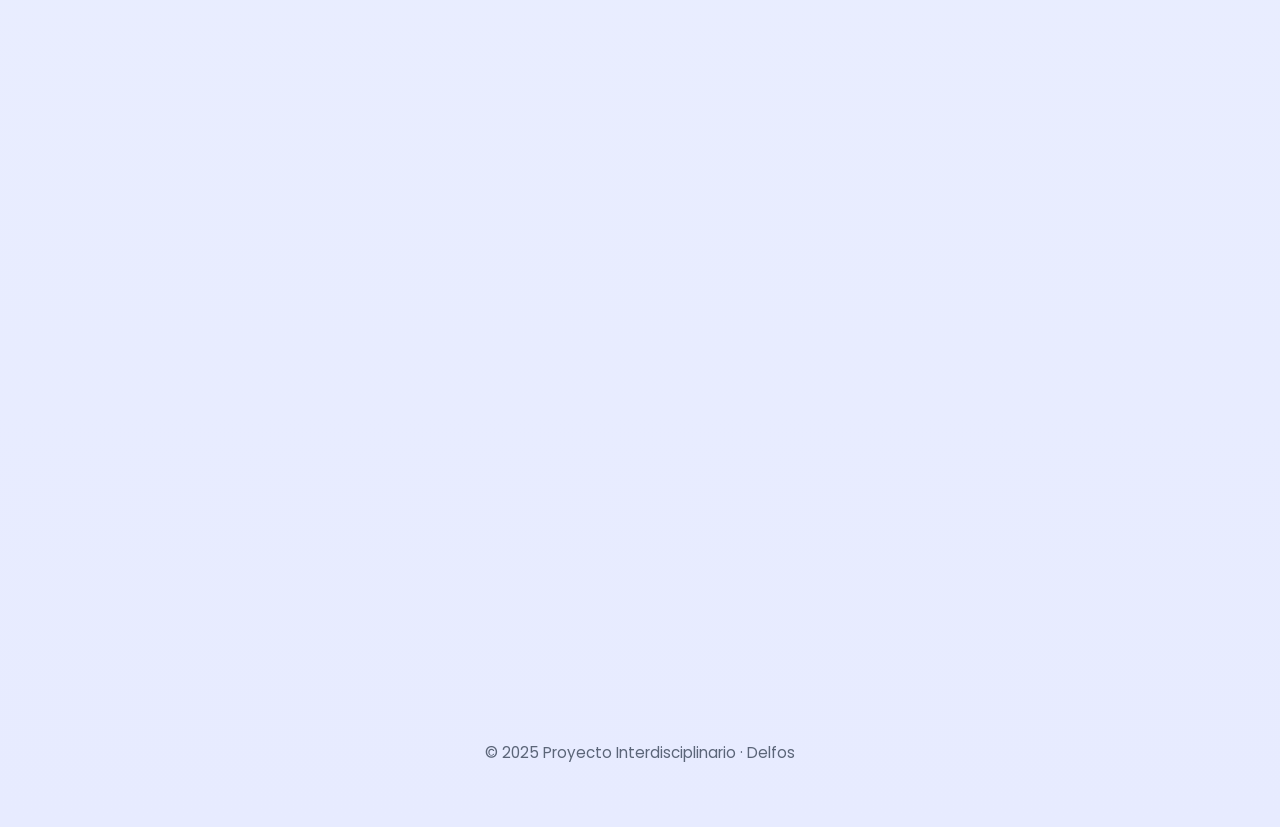
==== commit 7790e149: "front END hasta tercera obra" ====
--- a/index.html
+++ b/index.html
@@ -59,7 +59,7 @@
             <div class="face front">
               <img src="https://upload.wikimedia.org/wikipedia/commons/a/a5/Tsunami_by_hokusai_19th_century.jpg" alt="Obra 1" />
               <div class="info">
-                <h3>Gran Ola de Kanagawa — Ukiyo‑e</h3>
+                <h3>Gran Ola de Kanagawa — Hokusai</h3>
                 <p>Inspirada en el estilo japonés tradicional, con colores planos y líneas marcadas.</p>
               </div>
             </div>
@@ -72,14 +72,15 @@
           <button class="qr-btn">QR</button>
           <div class="flip-inner">
             <div class="face front">
-              <img src="assets/obra2.jpg" alt="Obra 2" />
-              <div class="info">
-                <h3>Retrato Bijin‑ga</h3>
-                <p>Retrato inspirado en las bellas mujeres del arte japonés, con contorno marcado.</p>
-              </div>
-            </div>
-            <div class="face back">
-              <img src="assets/obra2-qr.png" alt="QR de Obra 2" />
+              <img src="assets/arpages/g3_vesp/Takiyasha_the_Witch_and_the_Skeleton_Spectre.jpg" alt="Obra 2" />
+              <div class="info">
+                <h3>Takiyasha la bruja y el espectro del esqueleto - Utagawa Kuniyoshi</h3>
+                <p> El cuadro es un tríptico que representa la princesa Takiyasha recita un hechizo para invocar a un esqueleto gigante para combatir contra Mitsukuni,
+                   quien tiene la tarea de liquidar a los conspiradores.</p>
+              </div>
+            </div>
+            <div class="face back">
+              <img src="assets/arpages/g3_vesp/qrg3.png" alt="QR de Obra 2" />
             </div>
           </div>
         </div>
@@ -87,14 +88,14 @@
           <button class="qr-btn">QR</button>
           <div class="flip-inner">
             <div class="face front">
-              <img src="assets/obra3.jpg" alt="Obra 3" />
+              <img src="assets/arpages/g2_mat/102247.jpg" alt="Obra 3" />
               <div class="info">
                 <h3>Paisaje Montañoso</h3>
                 <p>Paisaje inspirado en la naturaleza japonesa, con tonos suaves y atmósfera tranquila.</p>
               </div>
             </div>
             <div class="face back">
-              <img src="assets/obra3-qr.png" alt="QR de Obra 3" />
+              <img src="assets/arpages/g2_mat/qr1_g2_mat.png" alt="QR de Obra 3" />
             </div>
           </div>
         </div>
@@ -199,7 +200,7 @@
               </div>
             </div>
             <div class="face back">
-              <img src="https://api.qrserver.com/v1/create-qr-code/?data=Obra10&size=320x320" alt="QR de Obra 10" />
+              <img src="" alt="QR de Obra 10" />
             </div>
           </div>
         </div>
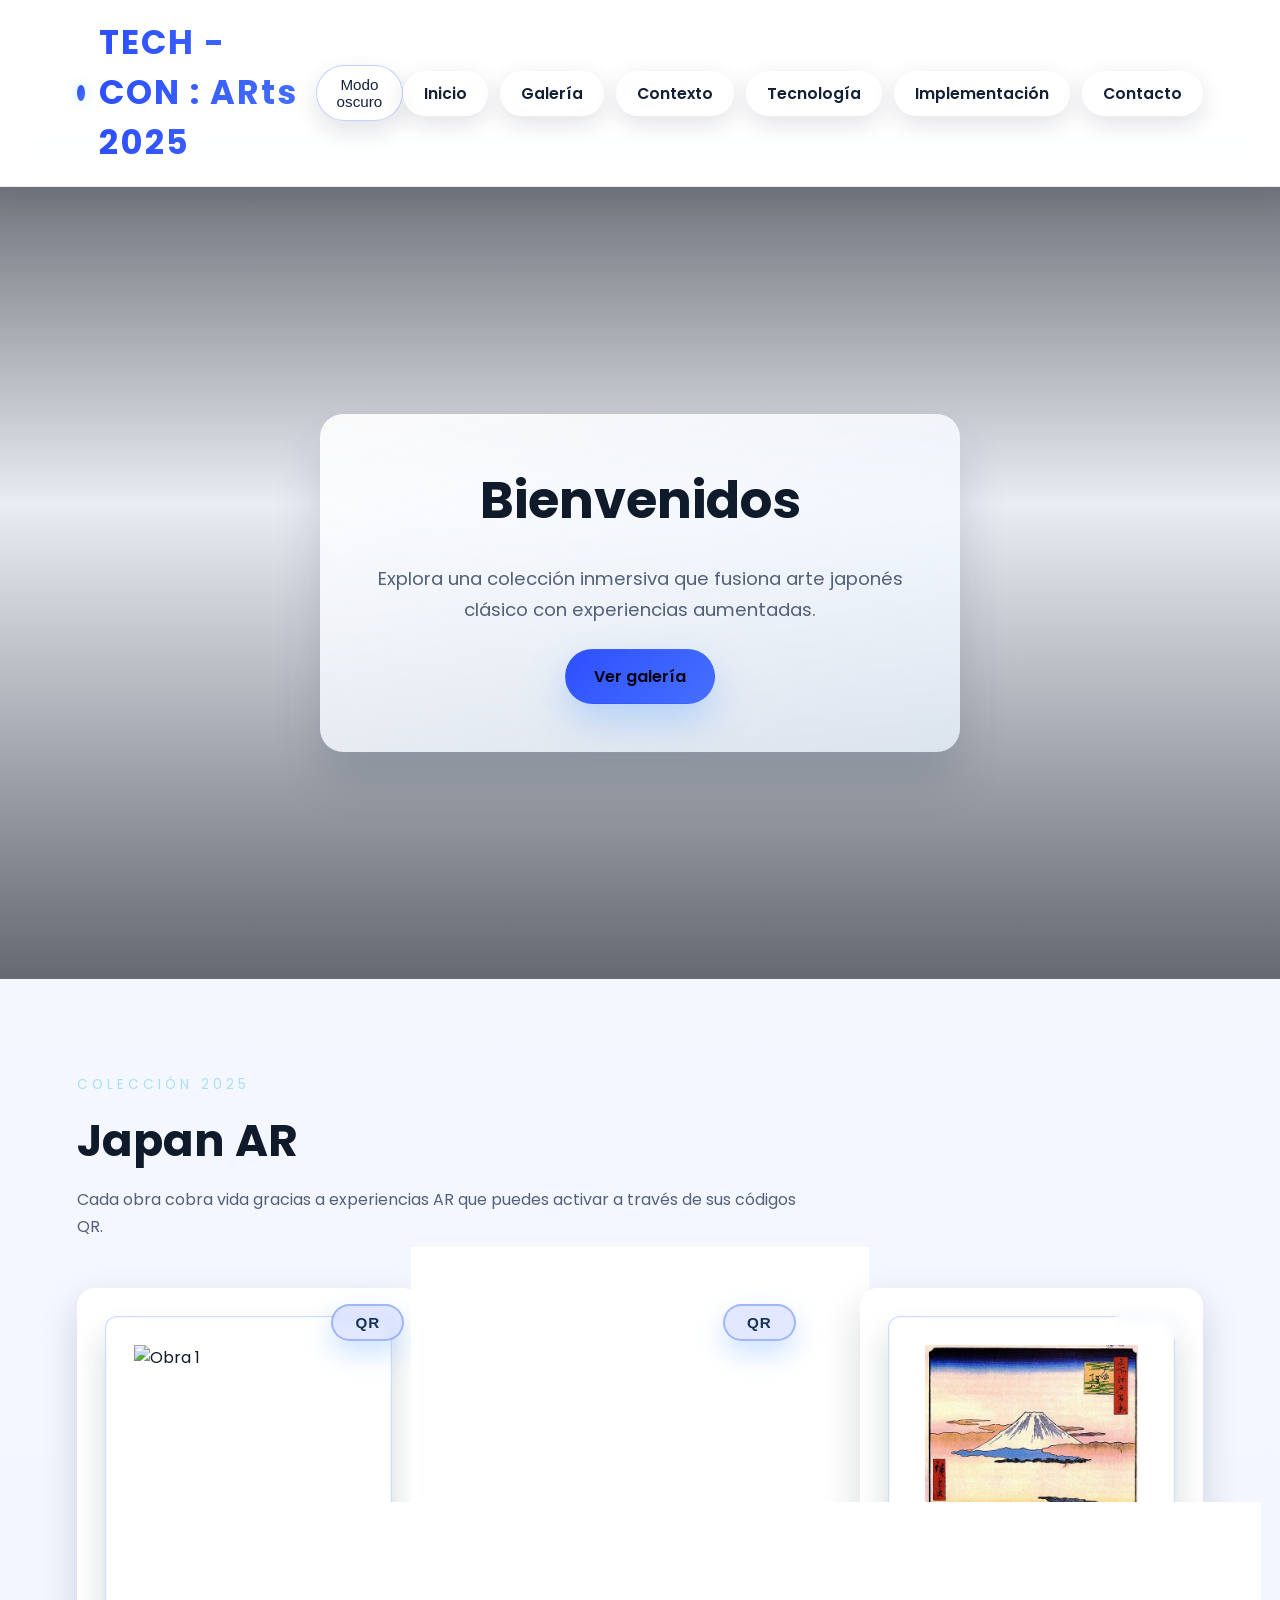
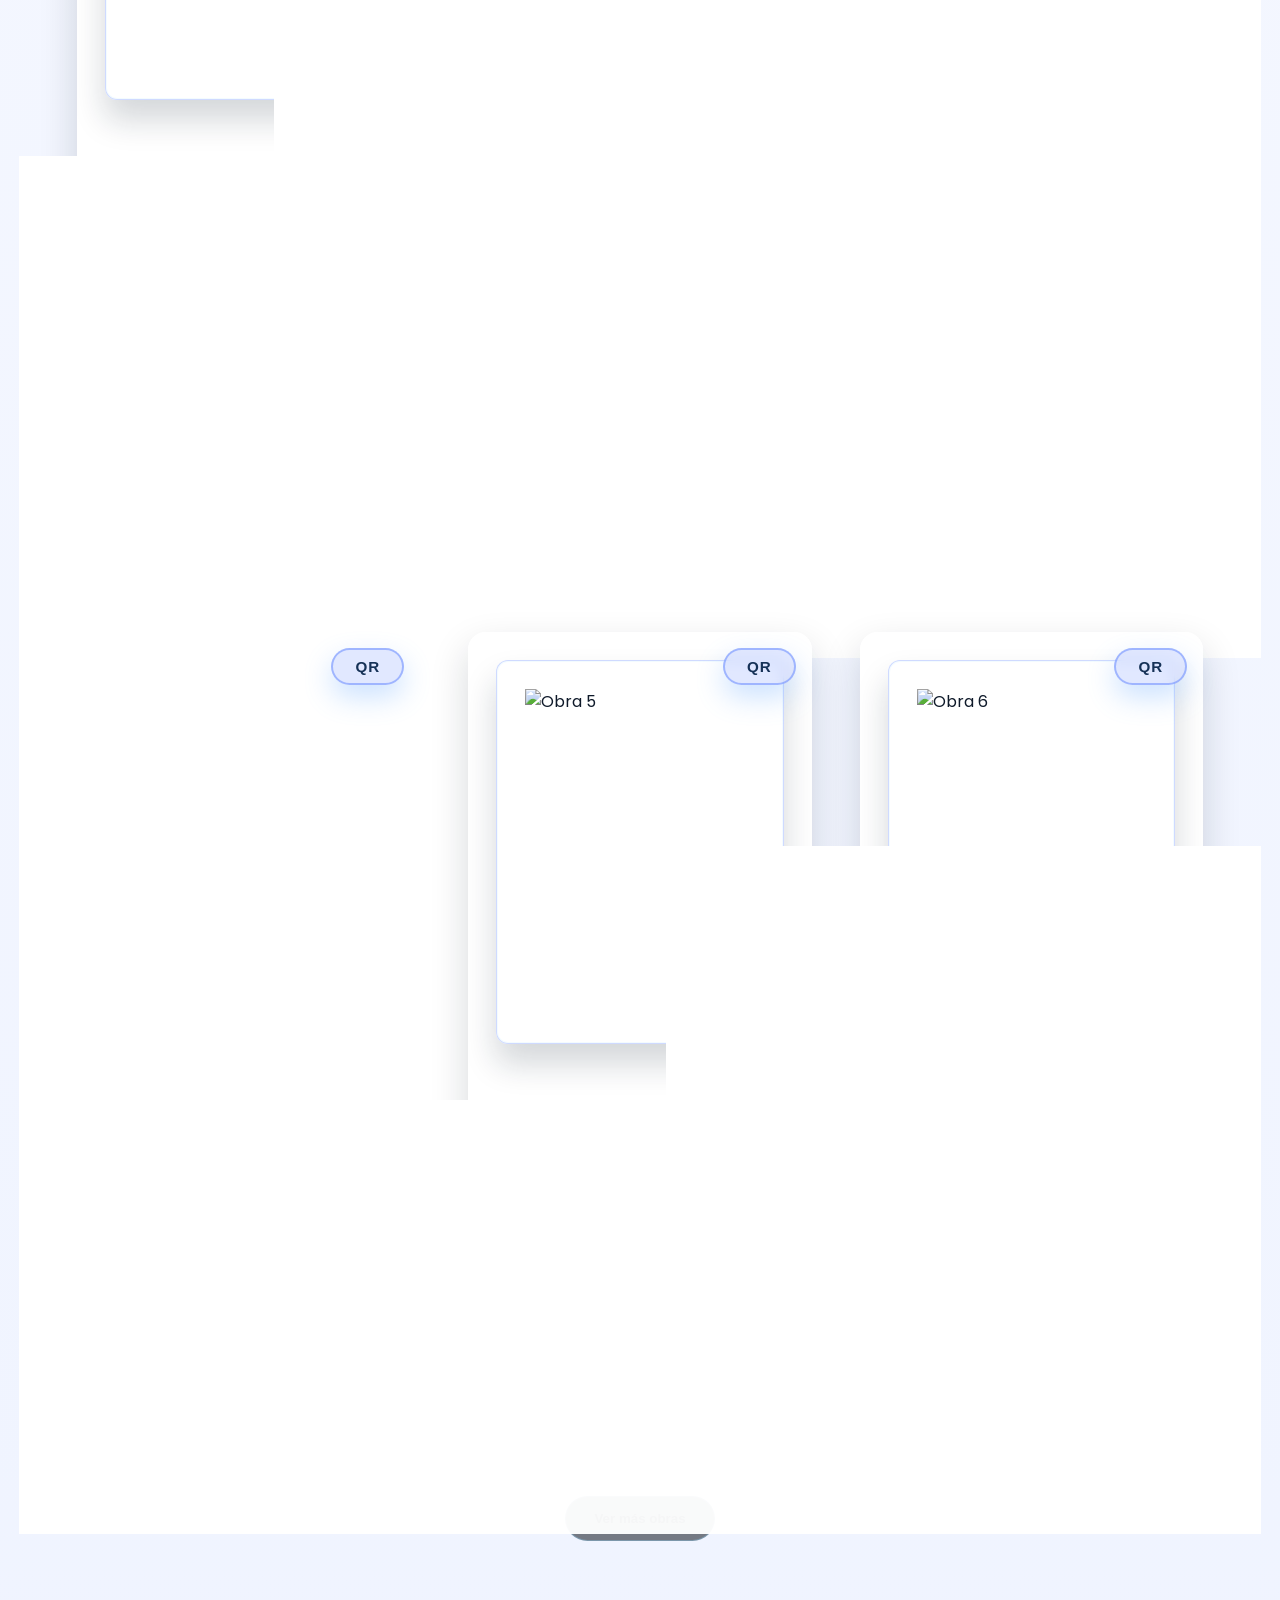
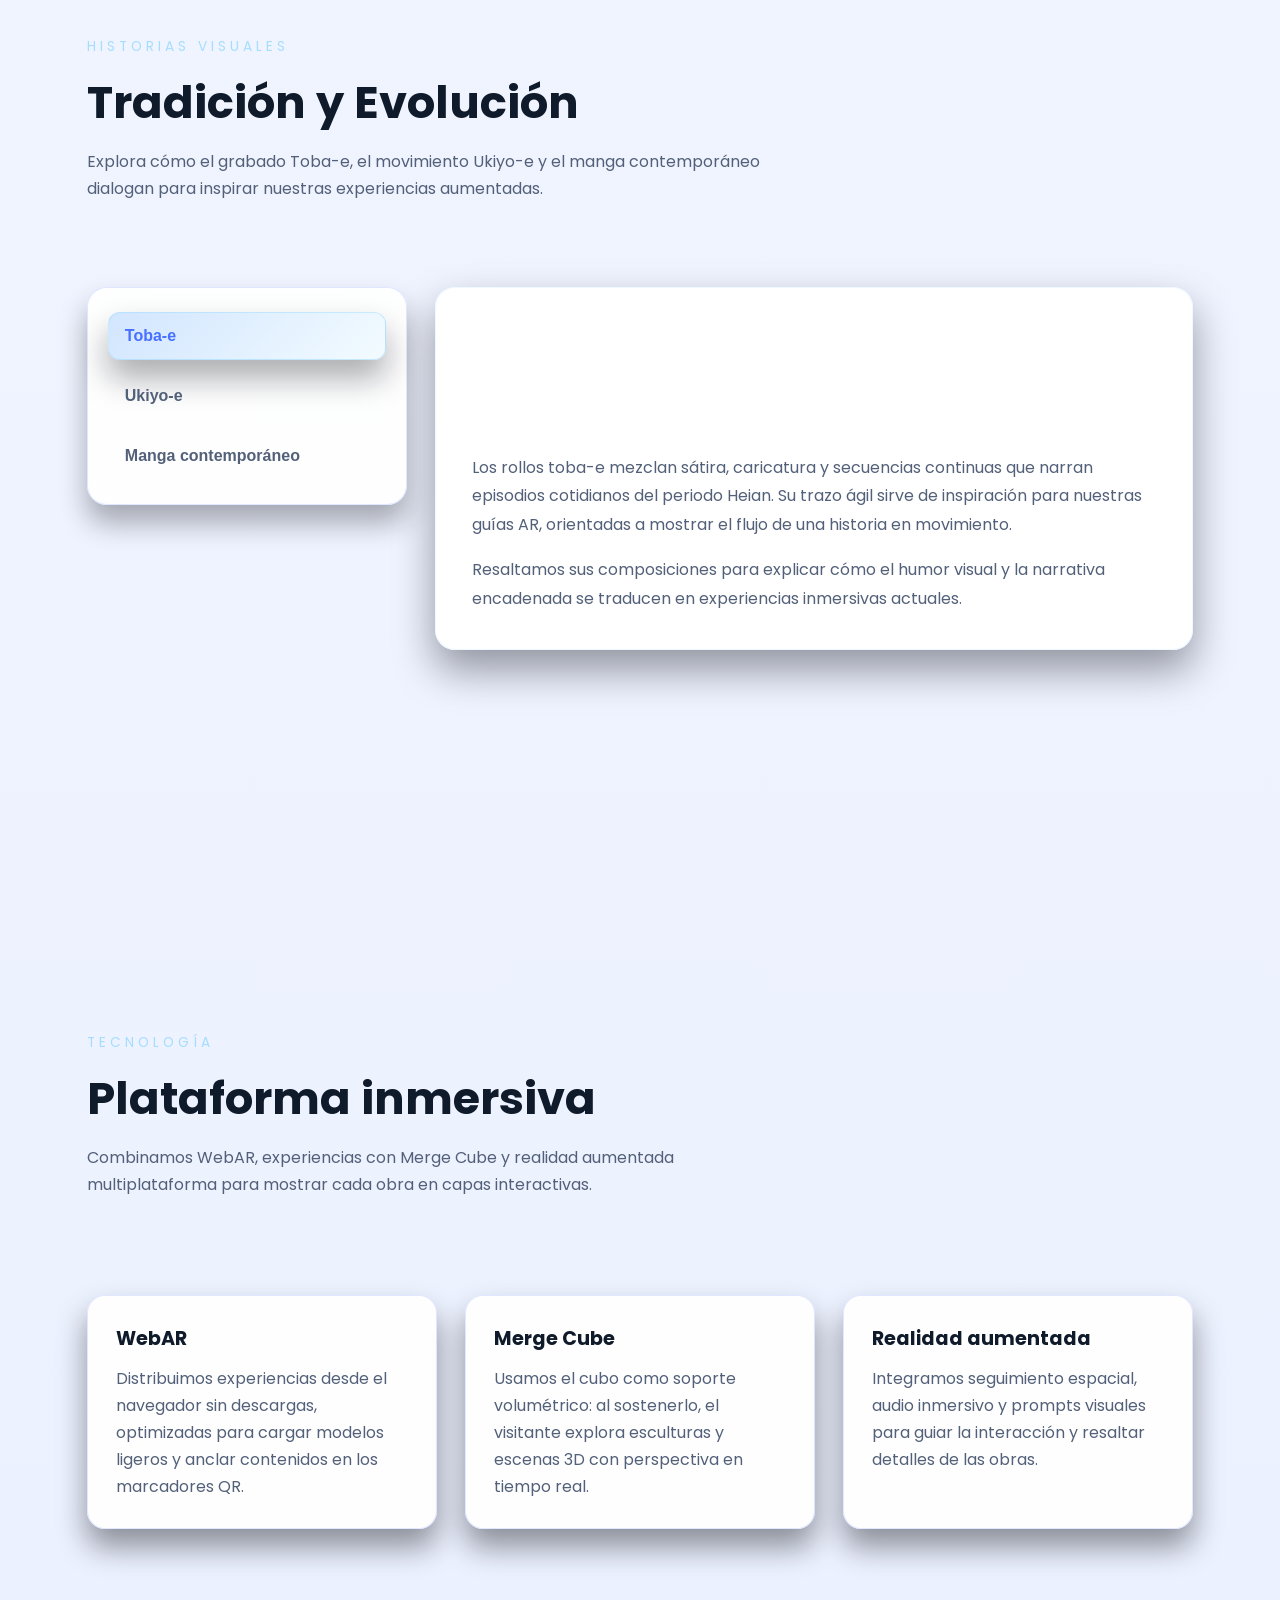
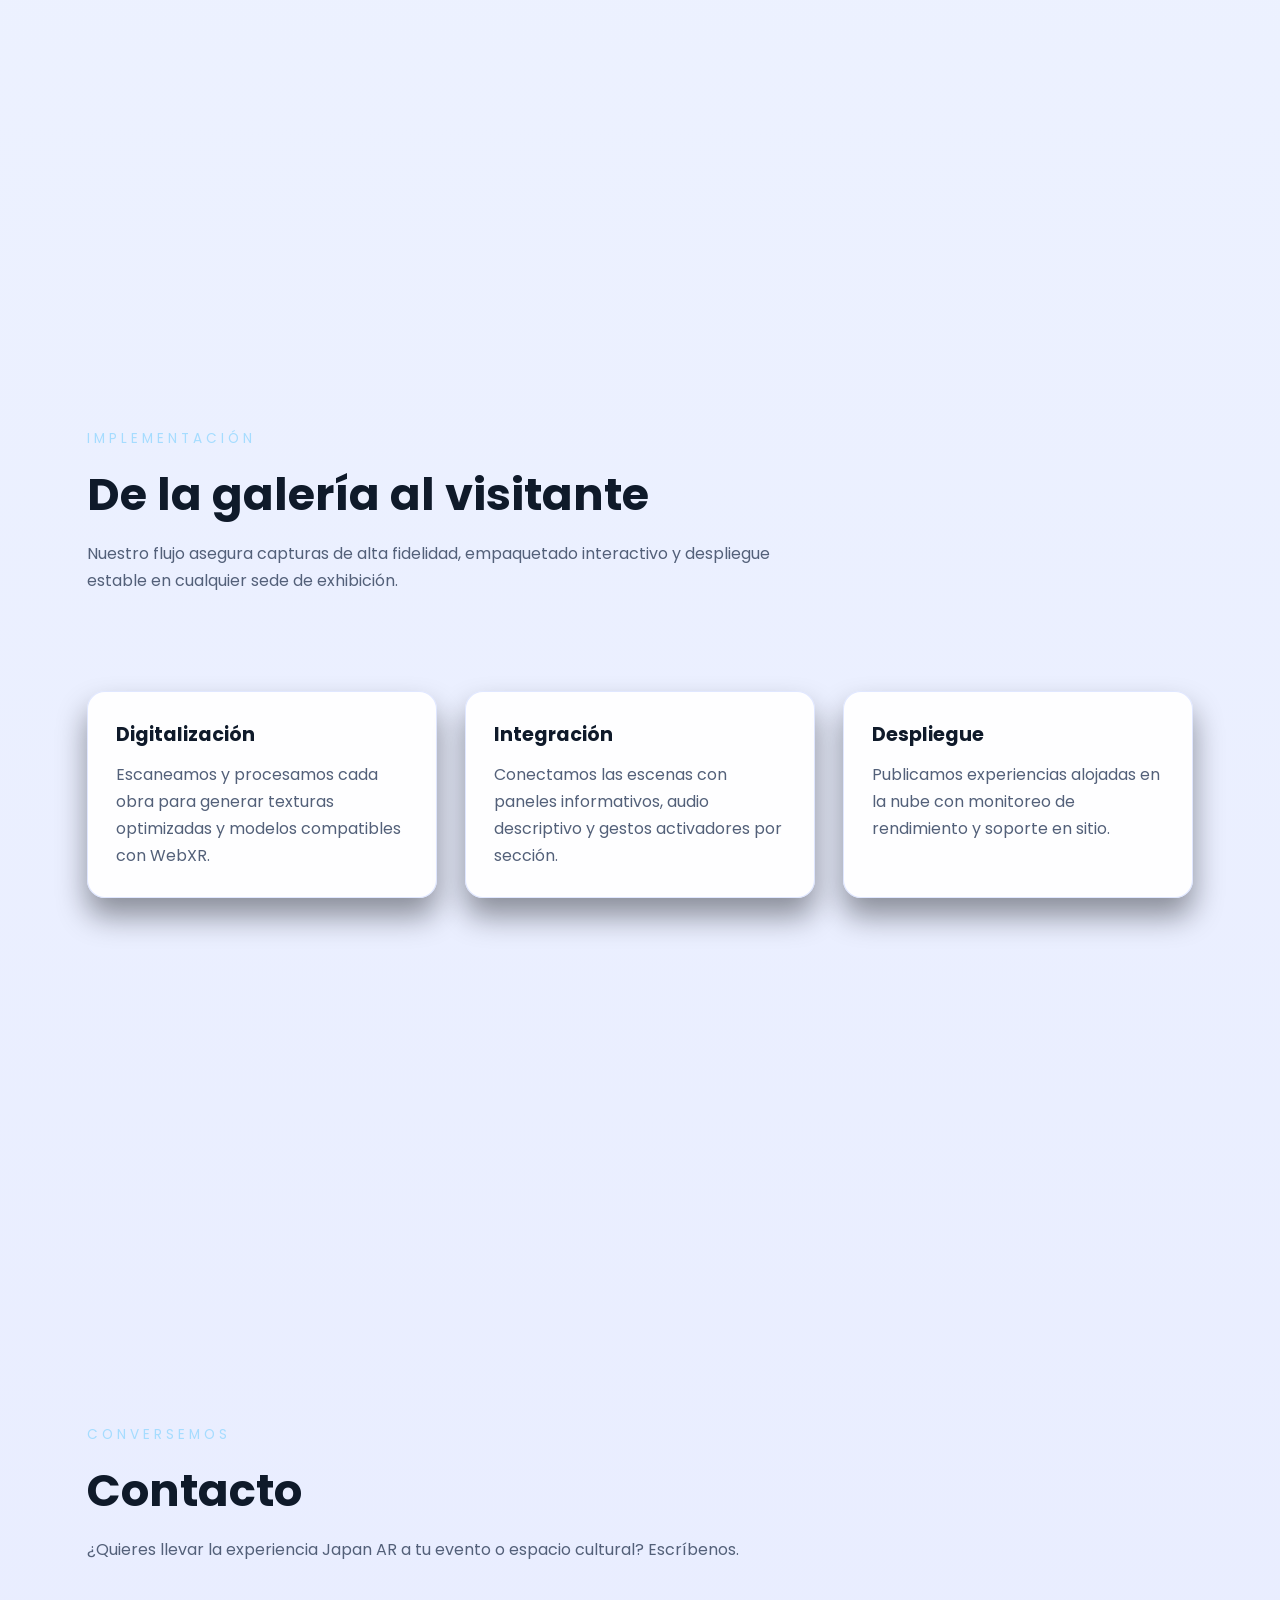
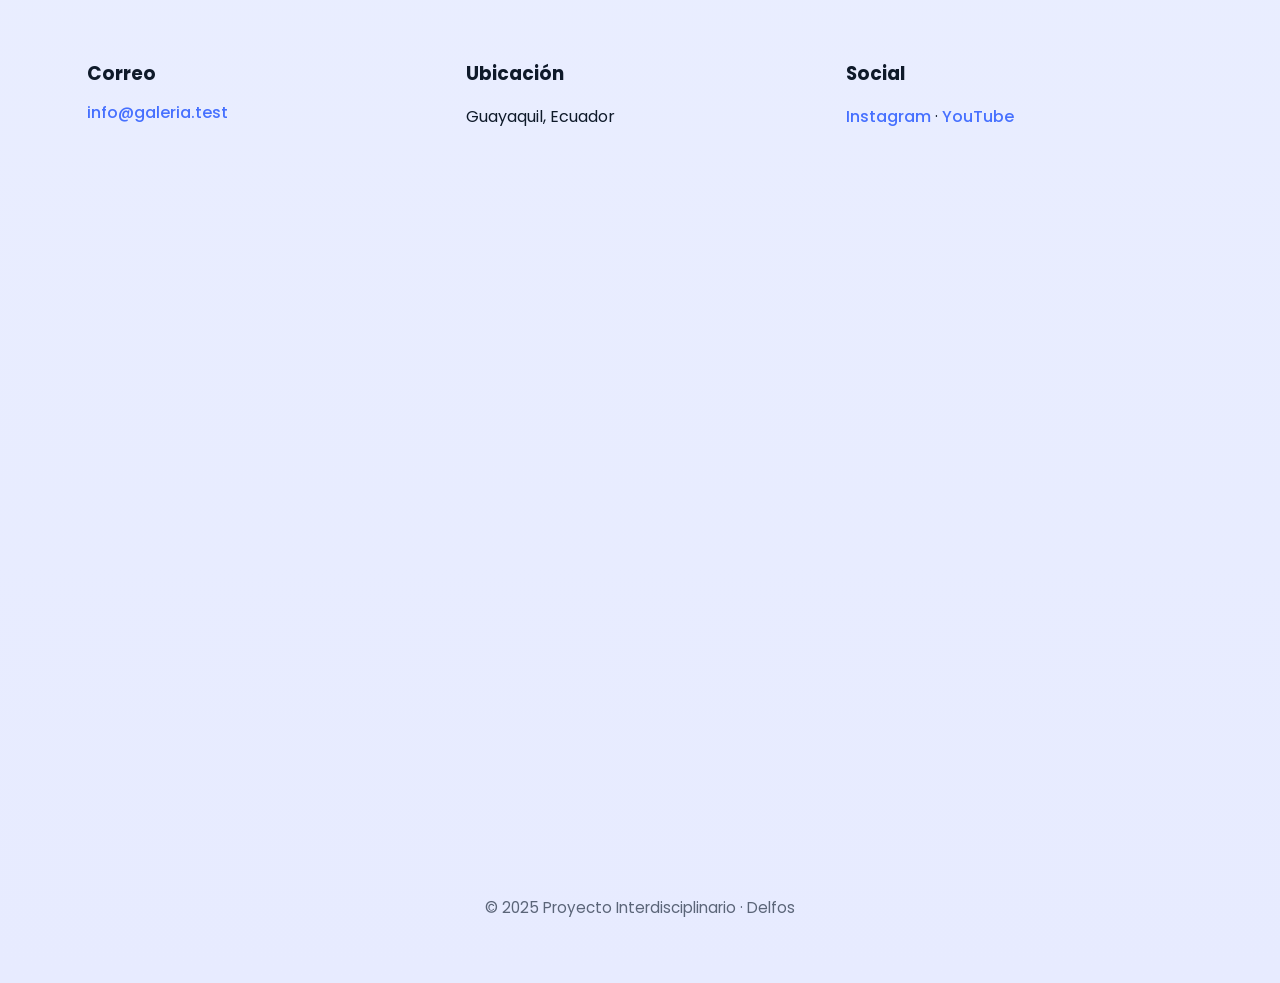
==== commit a6e191b8: "arreglado toba e g2" ====
--- a/index.html
+++ b/index.html
@@ -103,14 +103,14 @@
           <button class="qr-btn">QR</button>
           <div class="flip-inner">
             <div class="face front">
-              <img src="assets/obra4.jpg" alt="Obra 4" />
-              <div class="info">
-                <h3>Flor de Cerezo</h3>
-                <p>Representación de la flor de cerezo, símbolo de belleza y renovación en Japón.</p>
-              </div>
-            </div>
-            <div class="face back">
-              <img src="assets/obra4-qr.png" alt="QR de Obra 4" />
+              <img src="assets/arpages/g2_mat/Intérprete ciego de shamisen en dúo desafinado 1834-1842.jpg" alt="Obra 4" />
+              <div class="info">
+                <h3>Interprete ciego del shamisen</h3>
+                <p>representa una escena cotidiana con dos músicos tocando instrumentos tradicionales japoneses. Las figuras están dibujadas con trazos simples y expresivos, característicos de este estilo humorístico y espontáneo..</p>
+              </div>
+            </div>
+            <div class="face back">
+              <img src="assets/arpages/g2_mat/qr2_g2_mat.png" alt="QR de Obra 4" />
             </div>
           </div>
         </div>
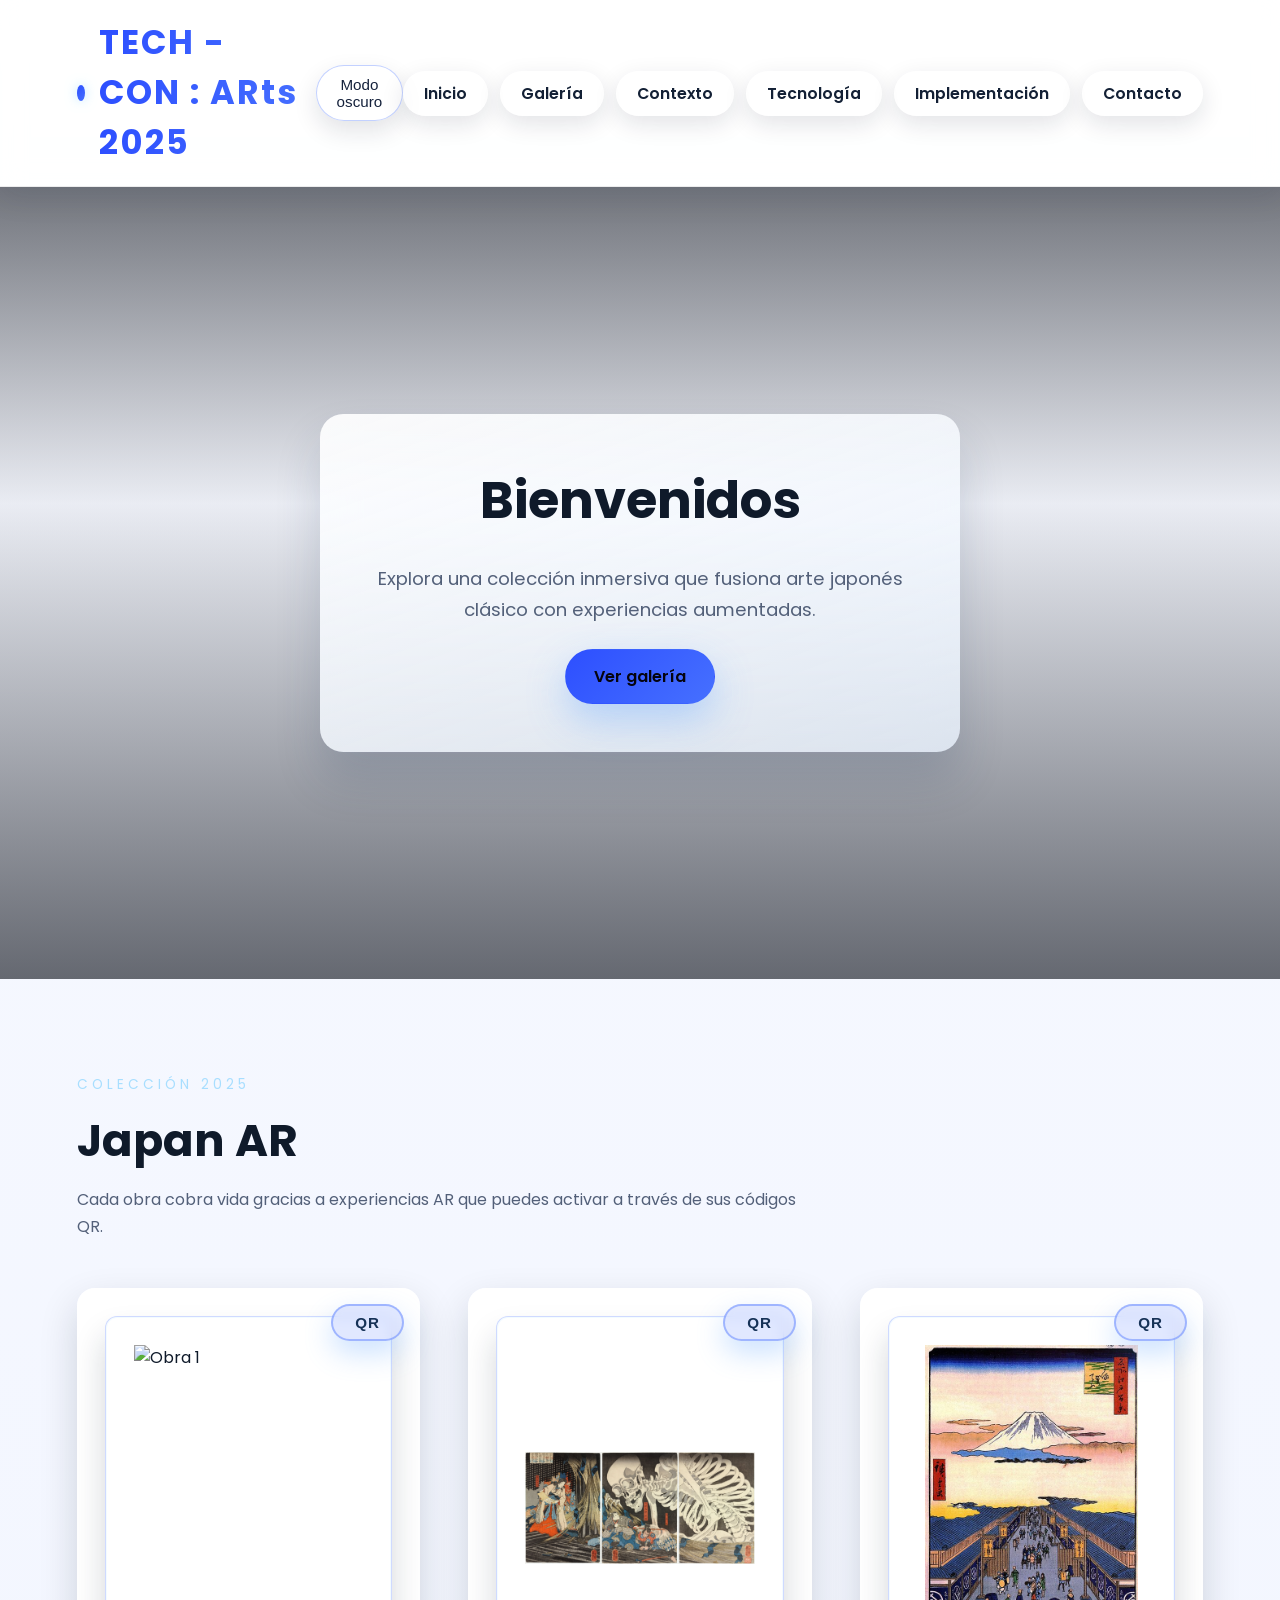
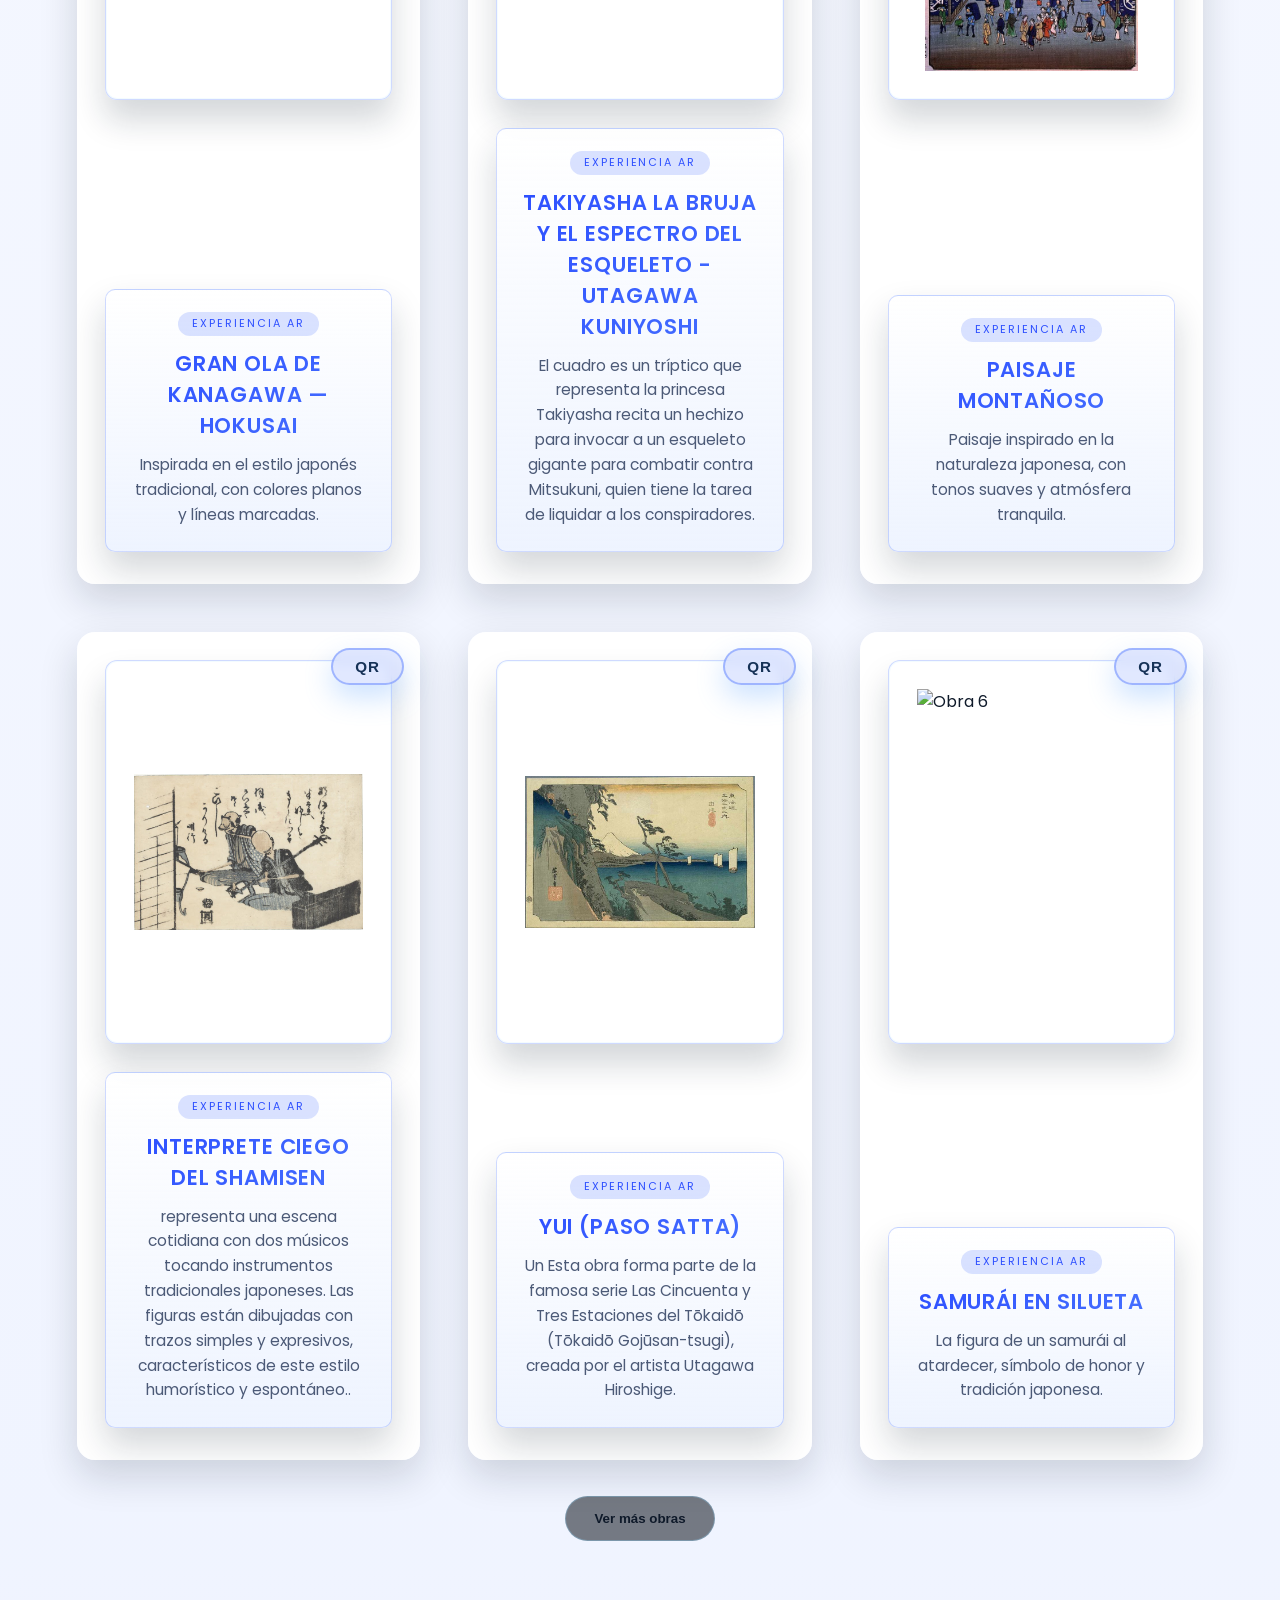
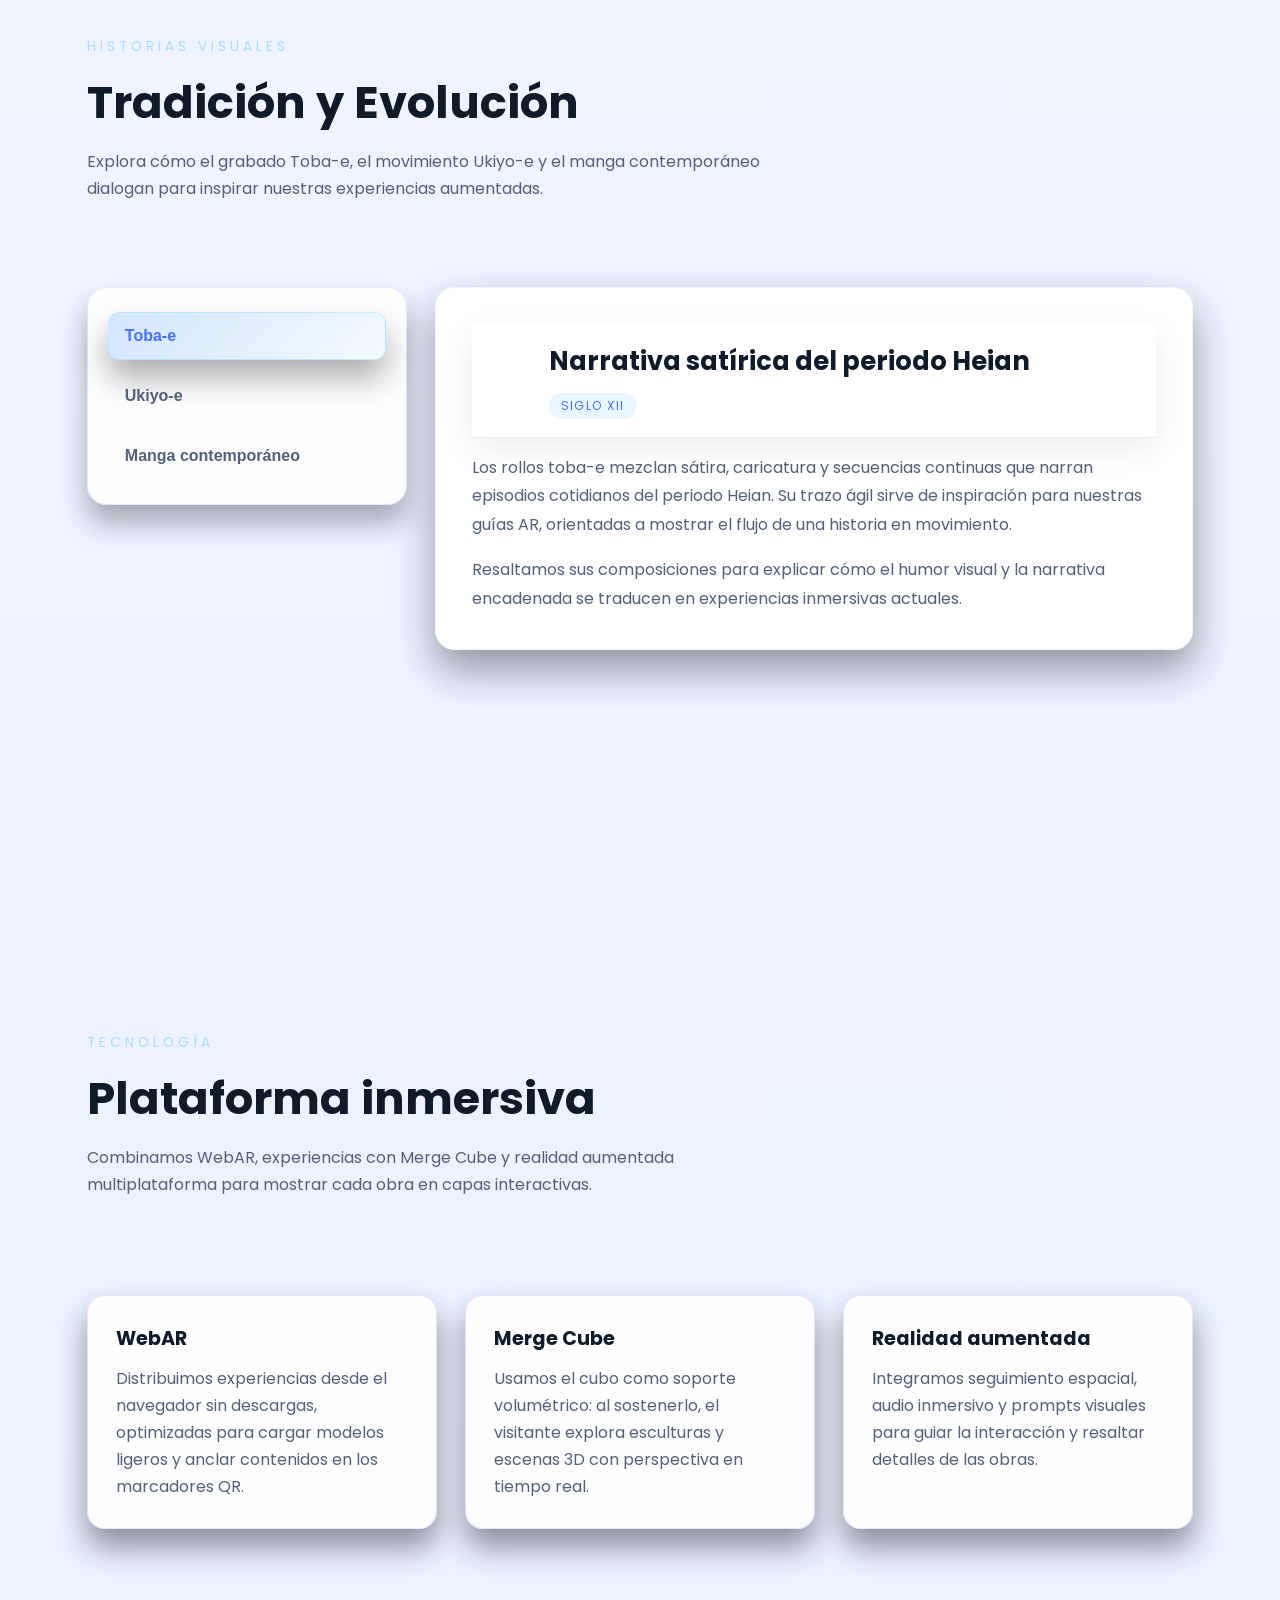
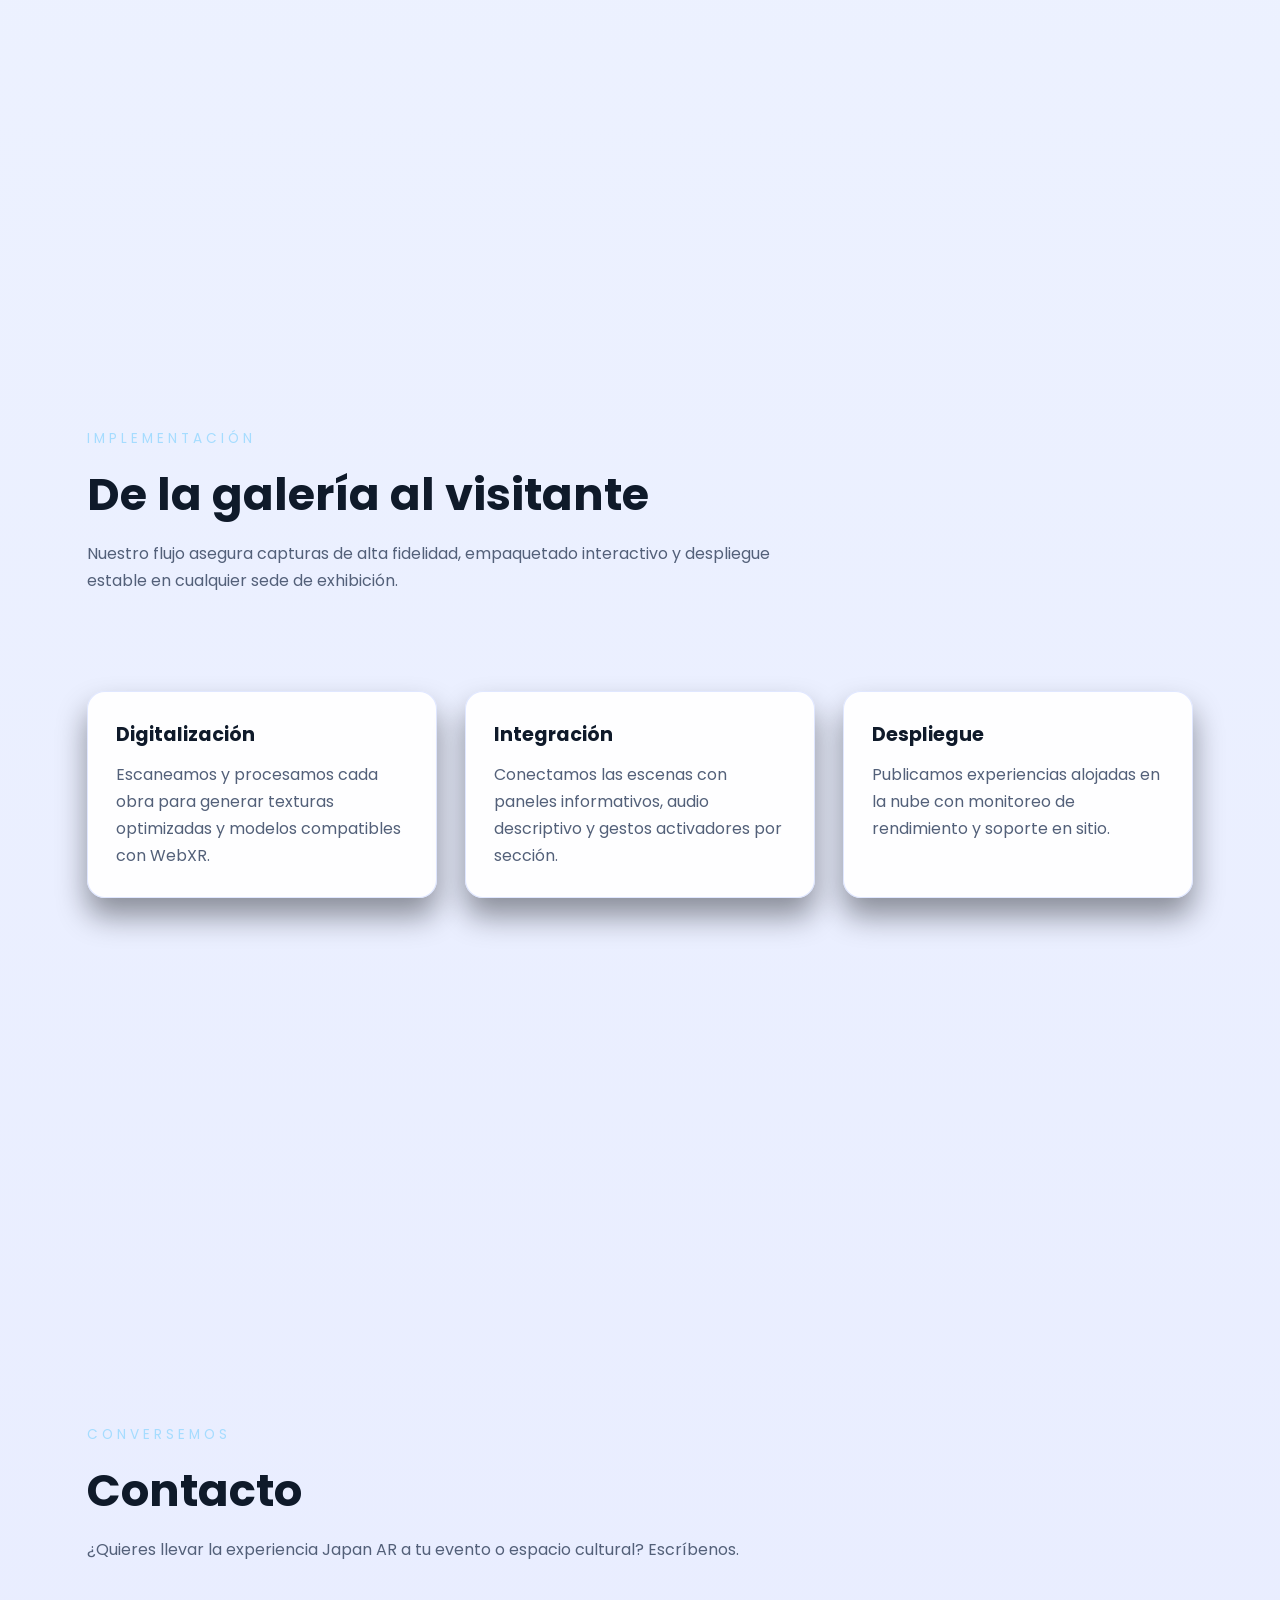
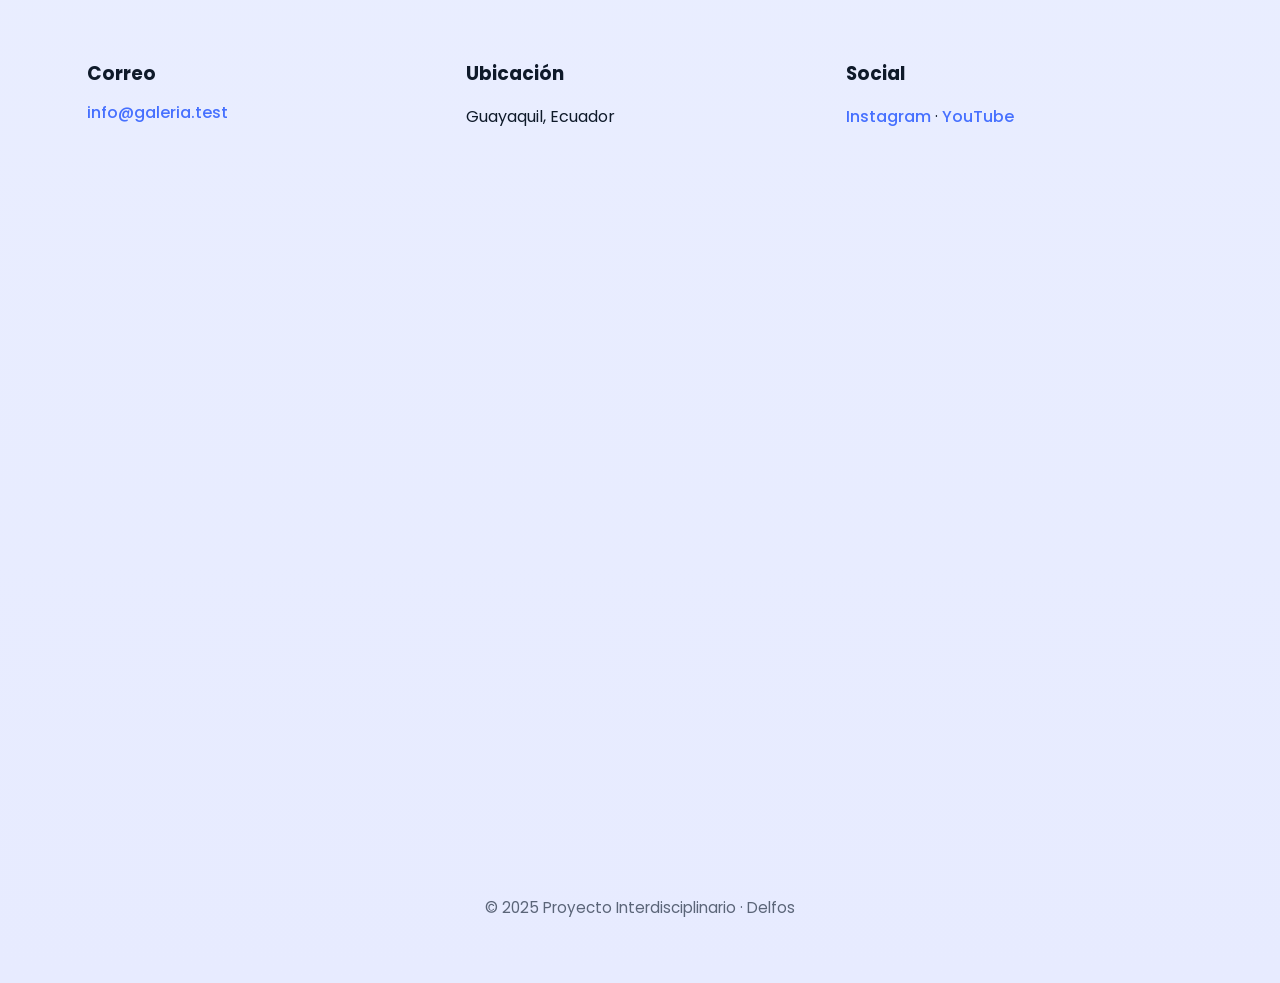
==== commit 8dd96205: "subidas más obras en el frontEND" ====
--- a/index.html
+++ b/index.html
@@ -118,14 +118,14 @@
           <button class="qr-btn">QR</button>
           <div class="flip-inner">
             <div class="face front">
-              <img src="assets/obra5.jpg" alt="Obra 5" />
-              <div class="info">
-                <h3>Templo en la Niebla</h3>
-                <p>Un templo tradicional japonés envuelto en niebla, evocando misterio y serenidad.</p>
-              </div>
-            </div>
-            <div class="face back">
-              <img src="assets/obra5-qr.png" alt="QR de Obra 5" />
+              <img src="assets/arpages/g1_mat/m1/102244.jpg" alt="Obra 5" />
+              <div class="info">
+                <h3>Yui (Paso Satta)</h3>
+                <p>Un Esta obra forma parte de la famosa serie Las Cincuenta y Tres Estaciones del Tōkaidō (Tōkaidō Gojūsan-tsugi), creada por el artista Utagawa Hiroshige.</p>
+              </div>
+            </div>
+            <div class="face back">
+              <img src="assets/arpages/g1_mat/m1/qr-code.png" alt="QR de Obra 5" />
             </div>
           </div>
         </div>
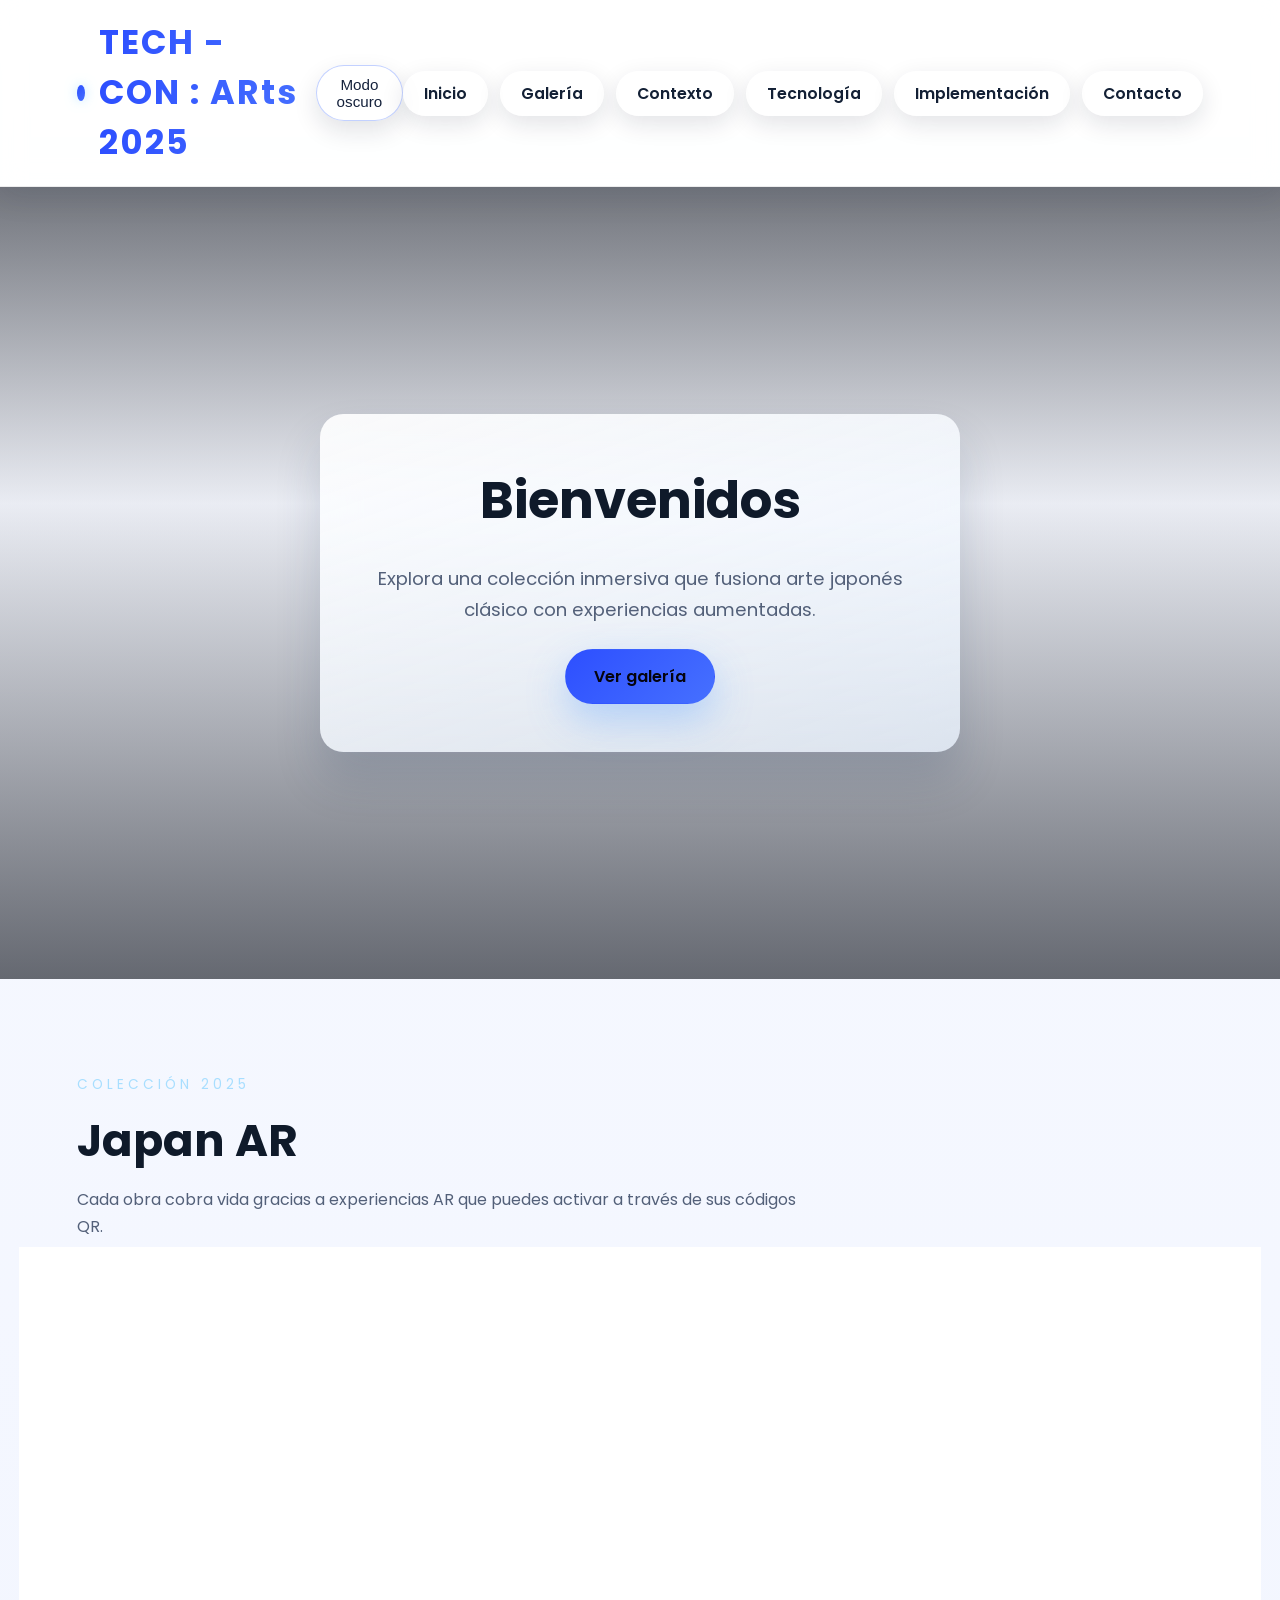
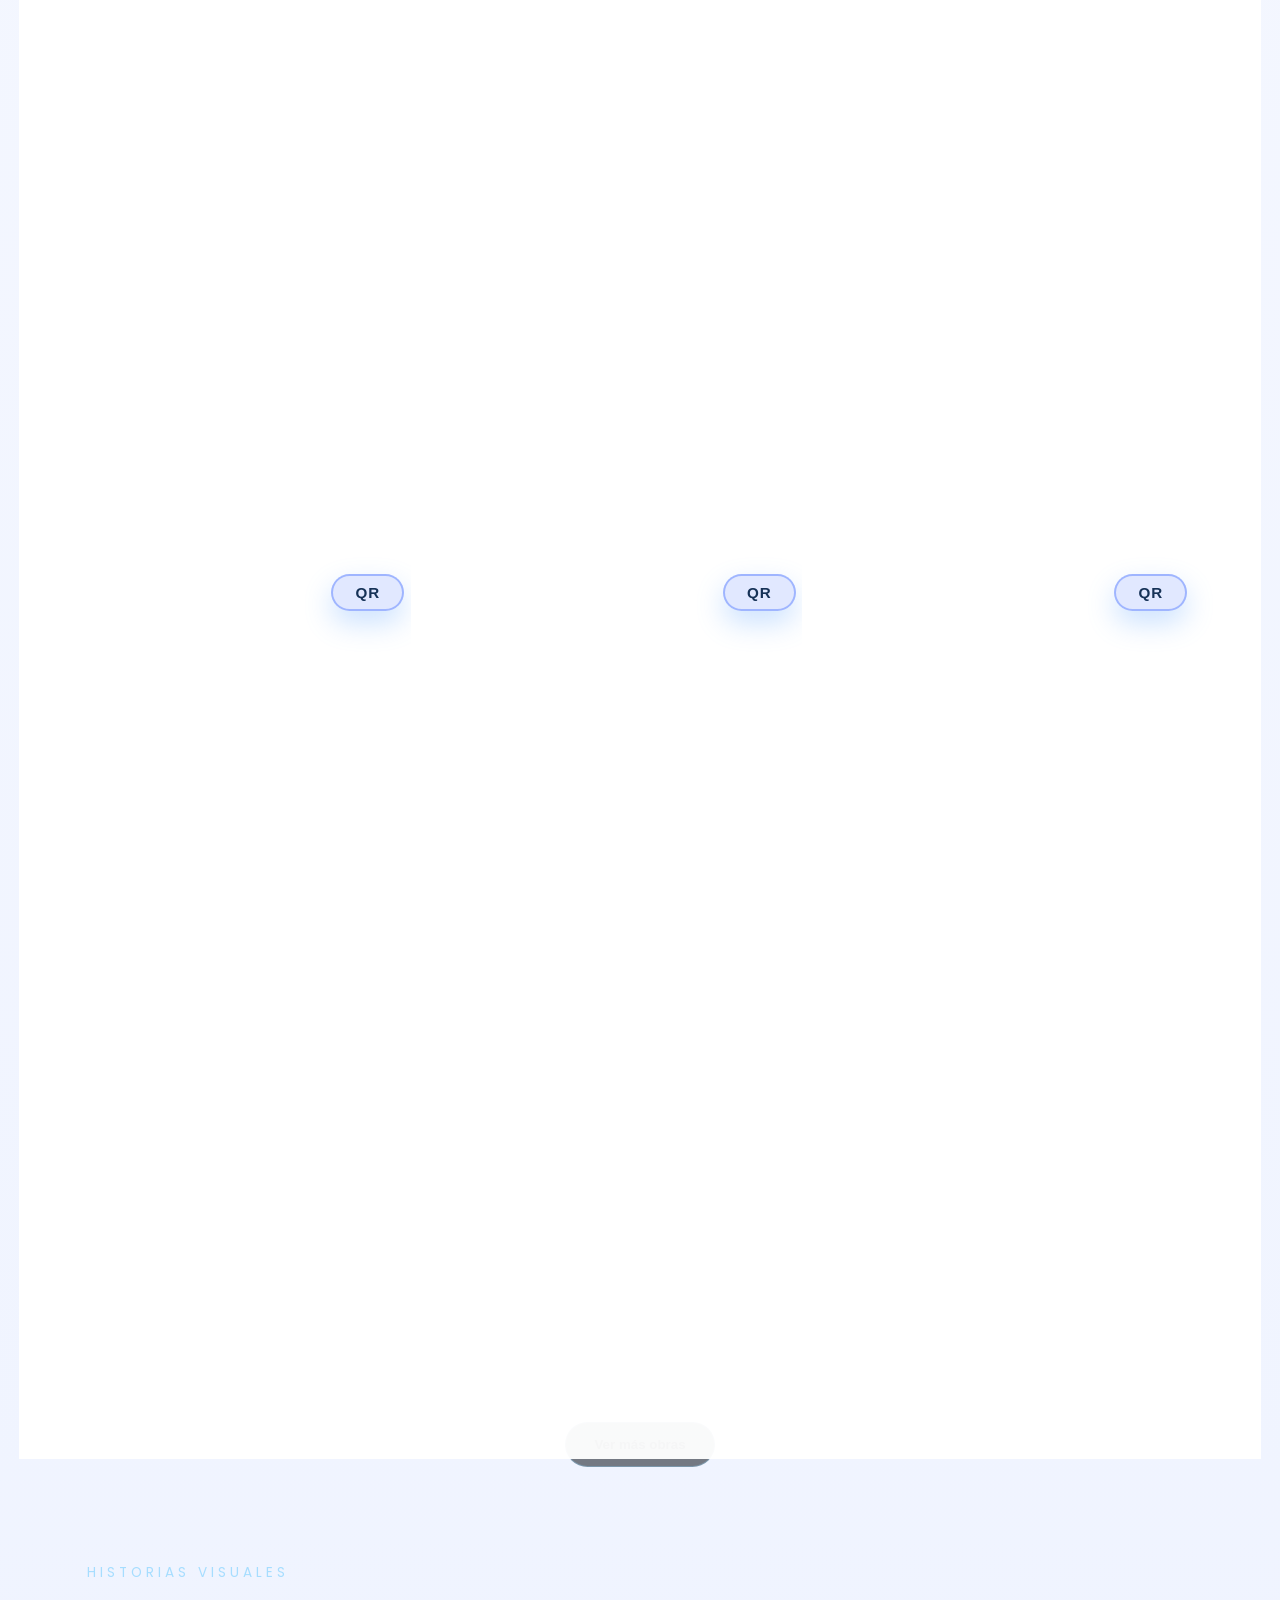
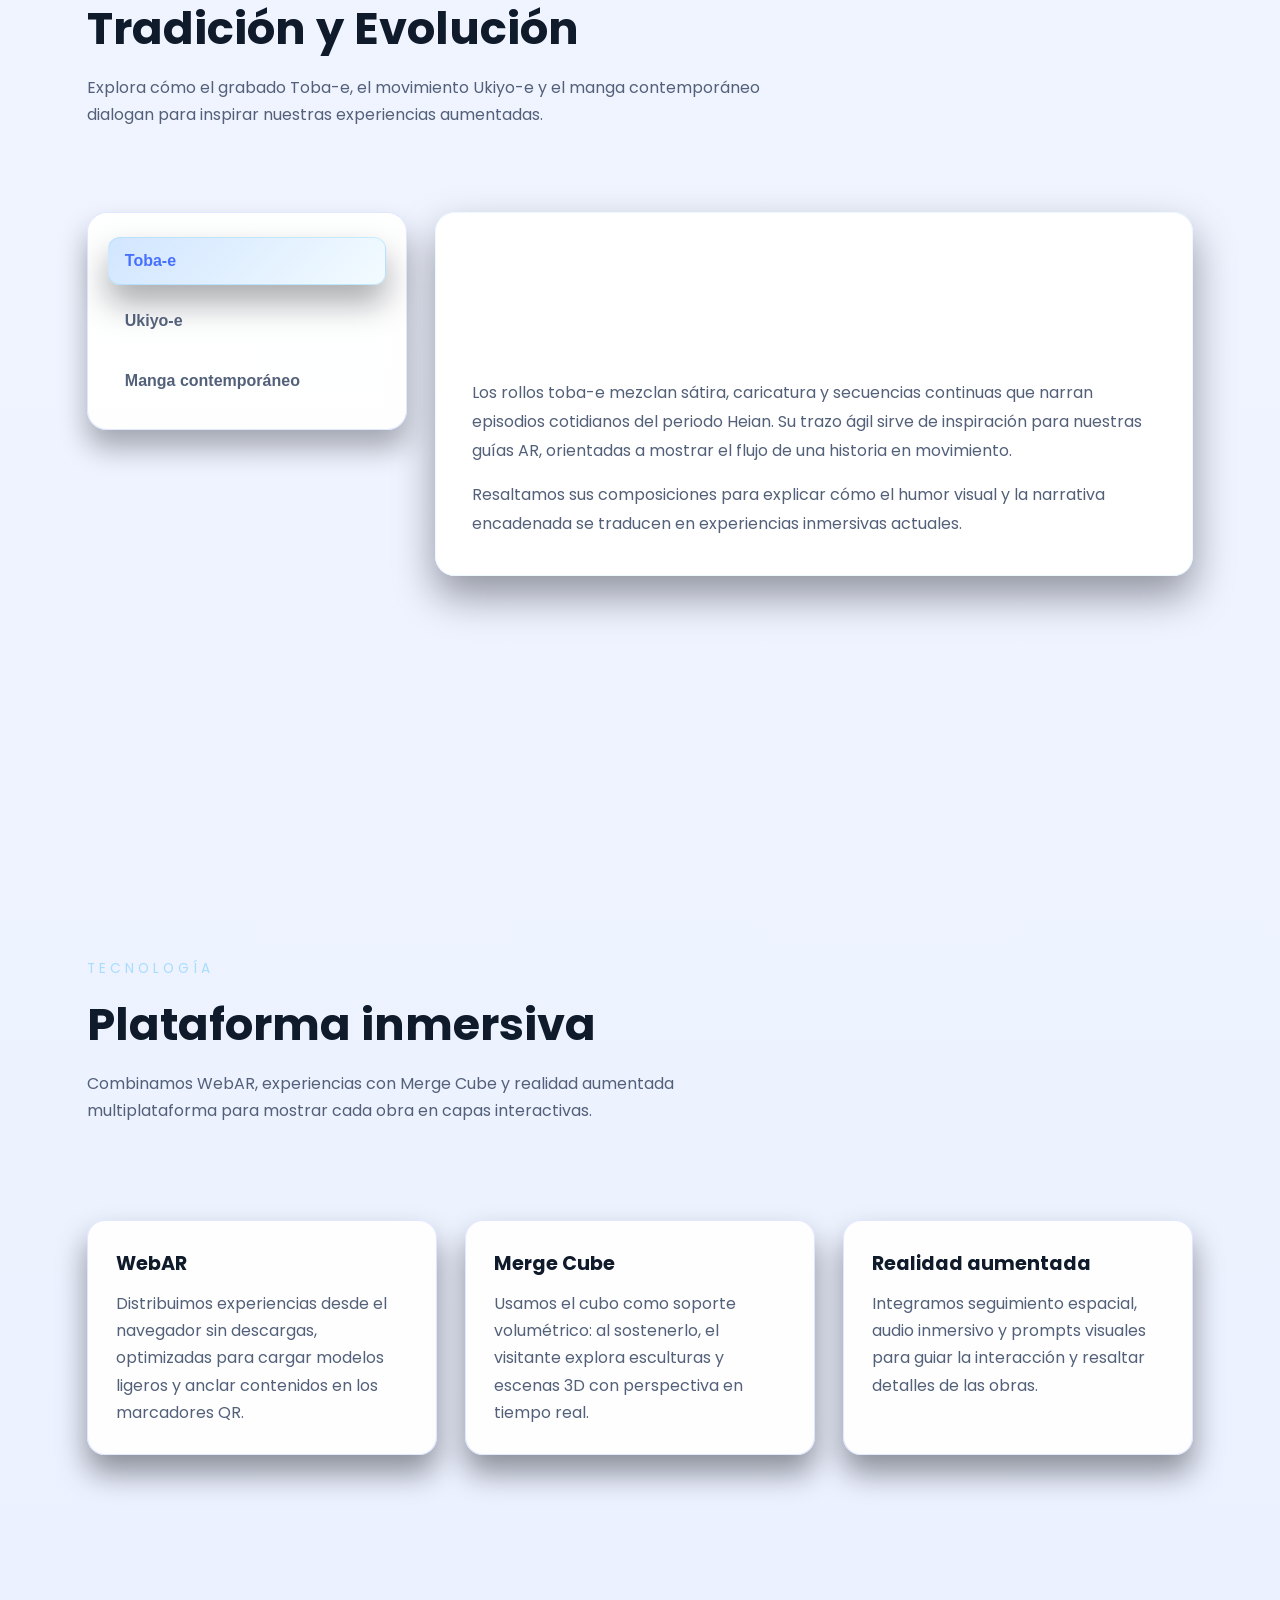
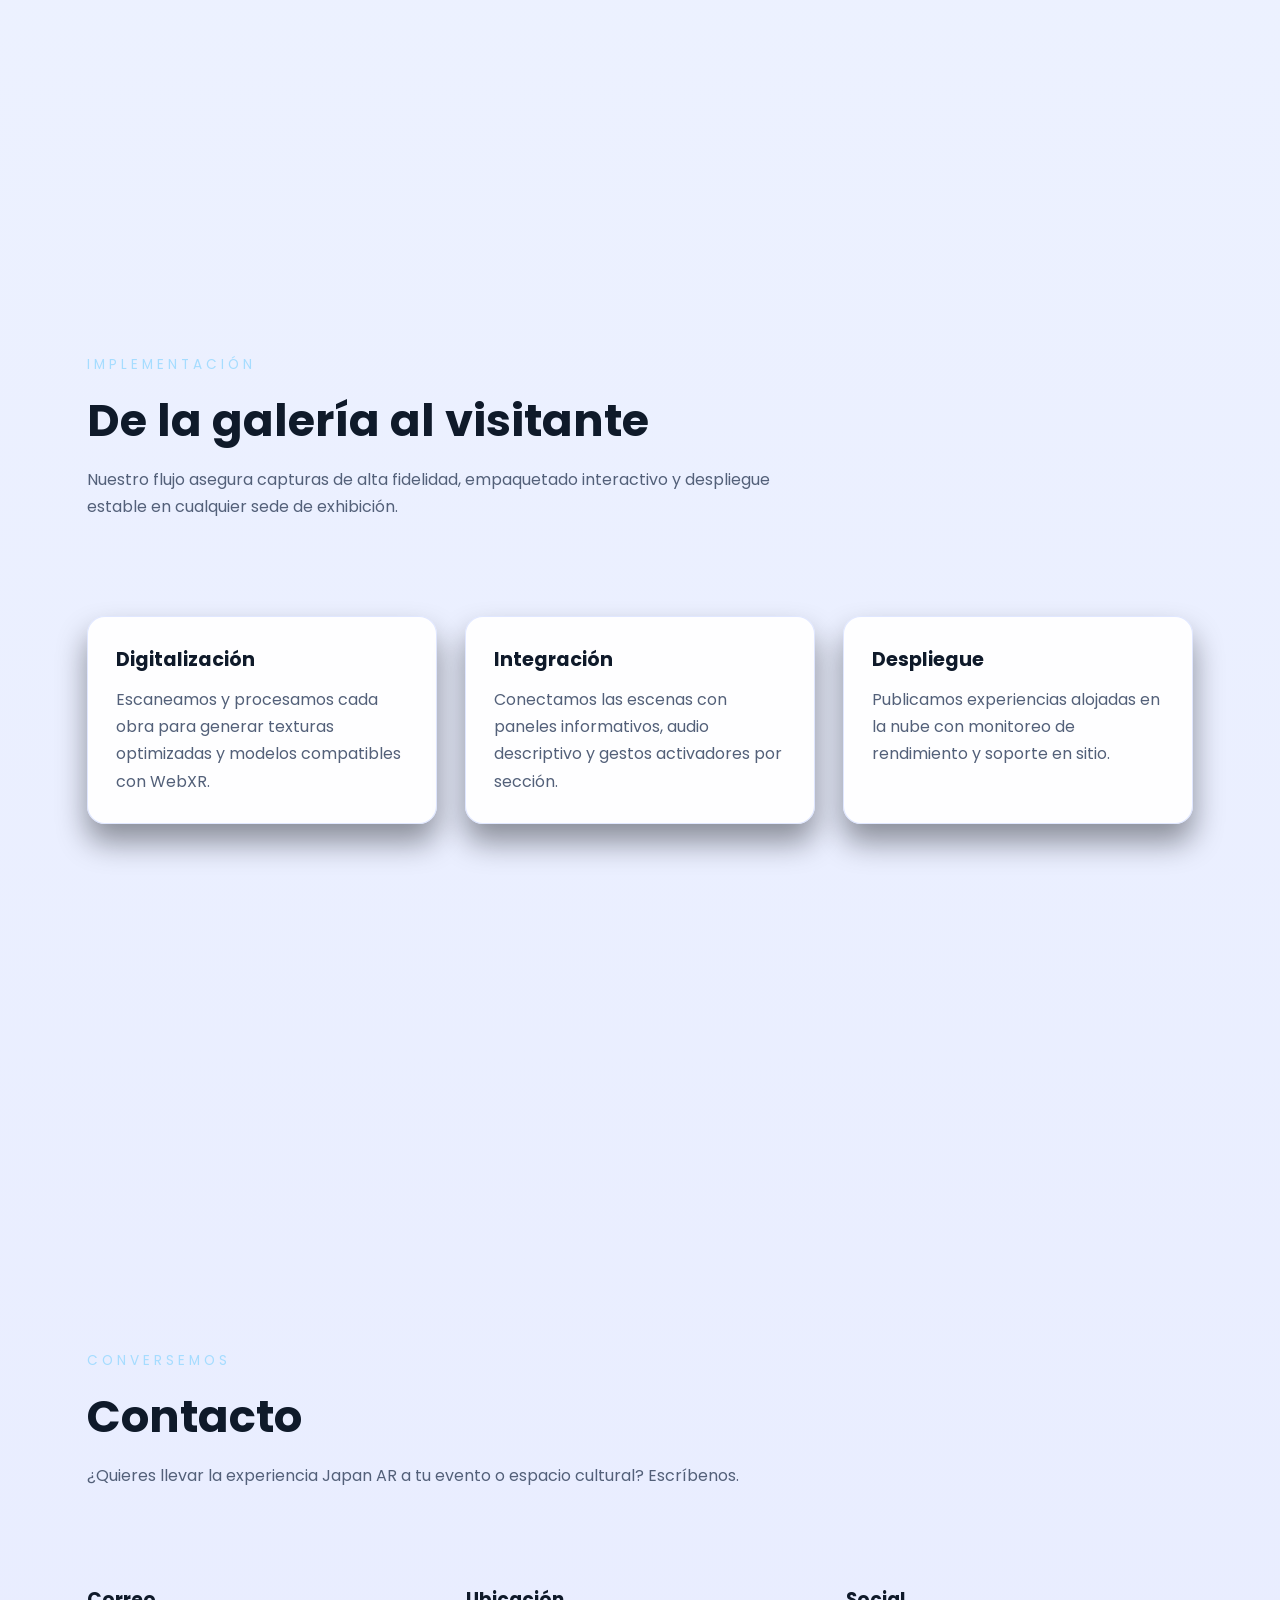
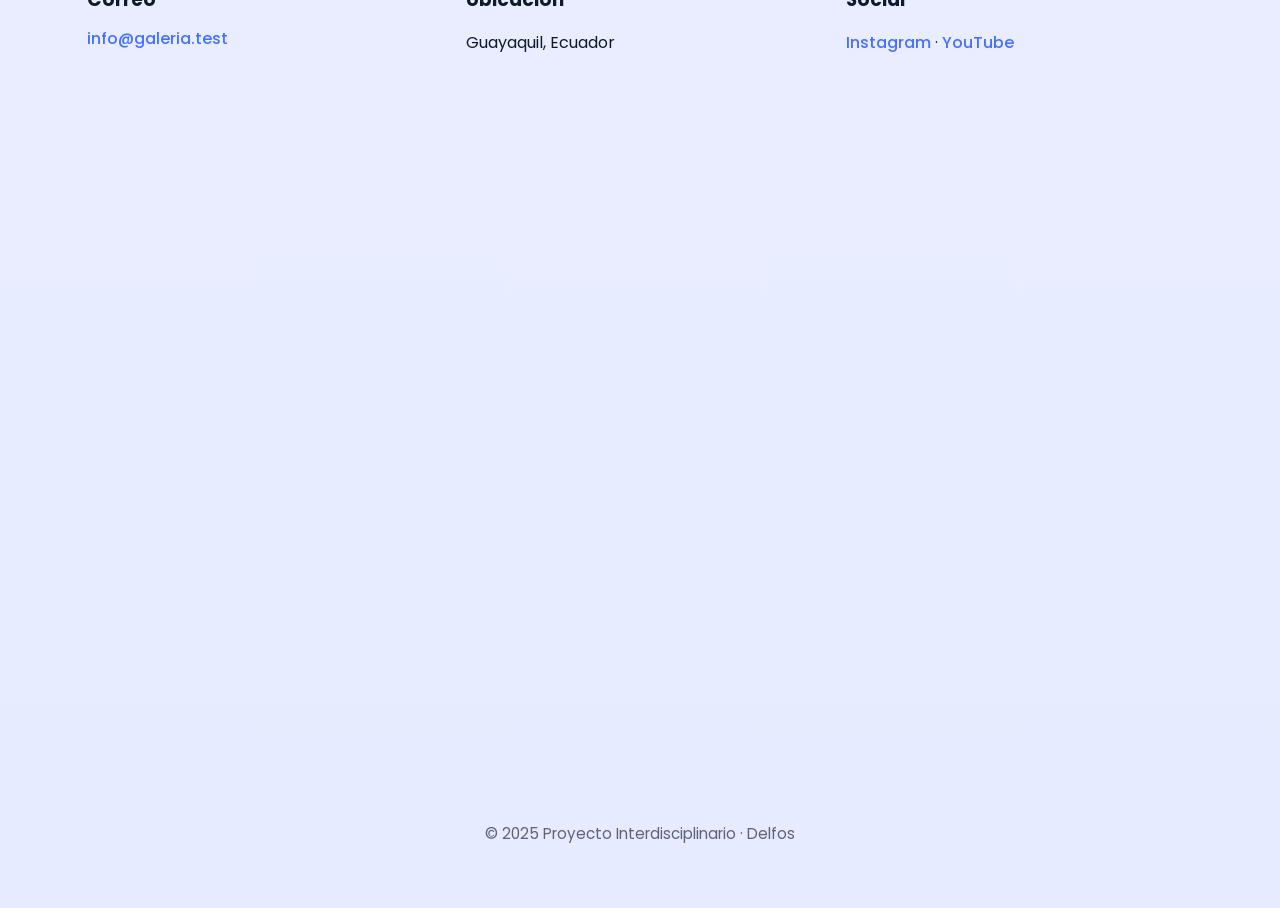
==== commit 1bfea8a4: "g2 vesp subiendo" ====
--- a/index.html
+++ b/index.html
@@ -75,8 +75,7 @@
               <img src="assets/arpages/g3_vesp/Takiyasha_the_Witch_and_the_Skeleton_Spectre.jpg" alt="Obra 2" />
               <div class="info">
                 <h3>Takiyasha la bruja y el espectro del esqueleto - Utagawa Kuniyoshi</h3>
-                <p> El cuadro es un tríptico que representa la princesa Takiyasha recita un hechizo para invocar a un esqueleto gigante para combatir contra Mitsukuni,
-                   quien tiene la tarea de liquidar a los conspiradores.</p>
+                <p> El cuadro es un tríptico que representa a la princesa Takiyasha quien recita un hechizo para invocar a un s.</p>
               </div>
             </div>
             <div class="face back">
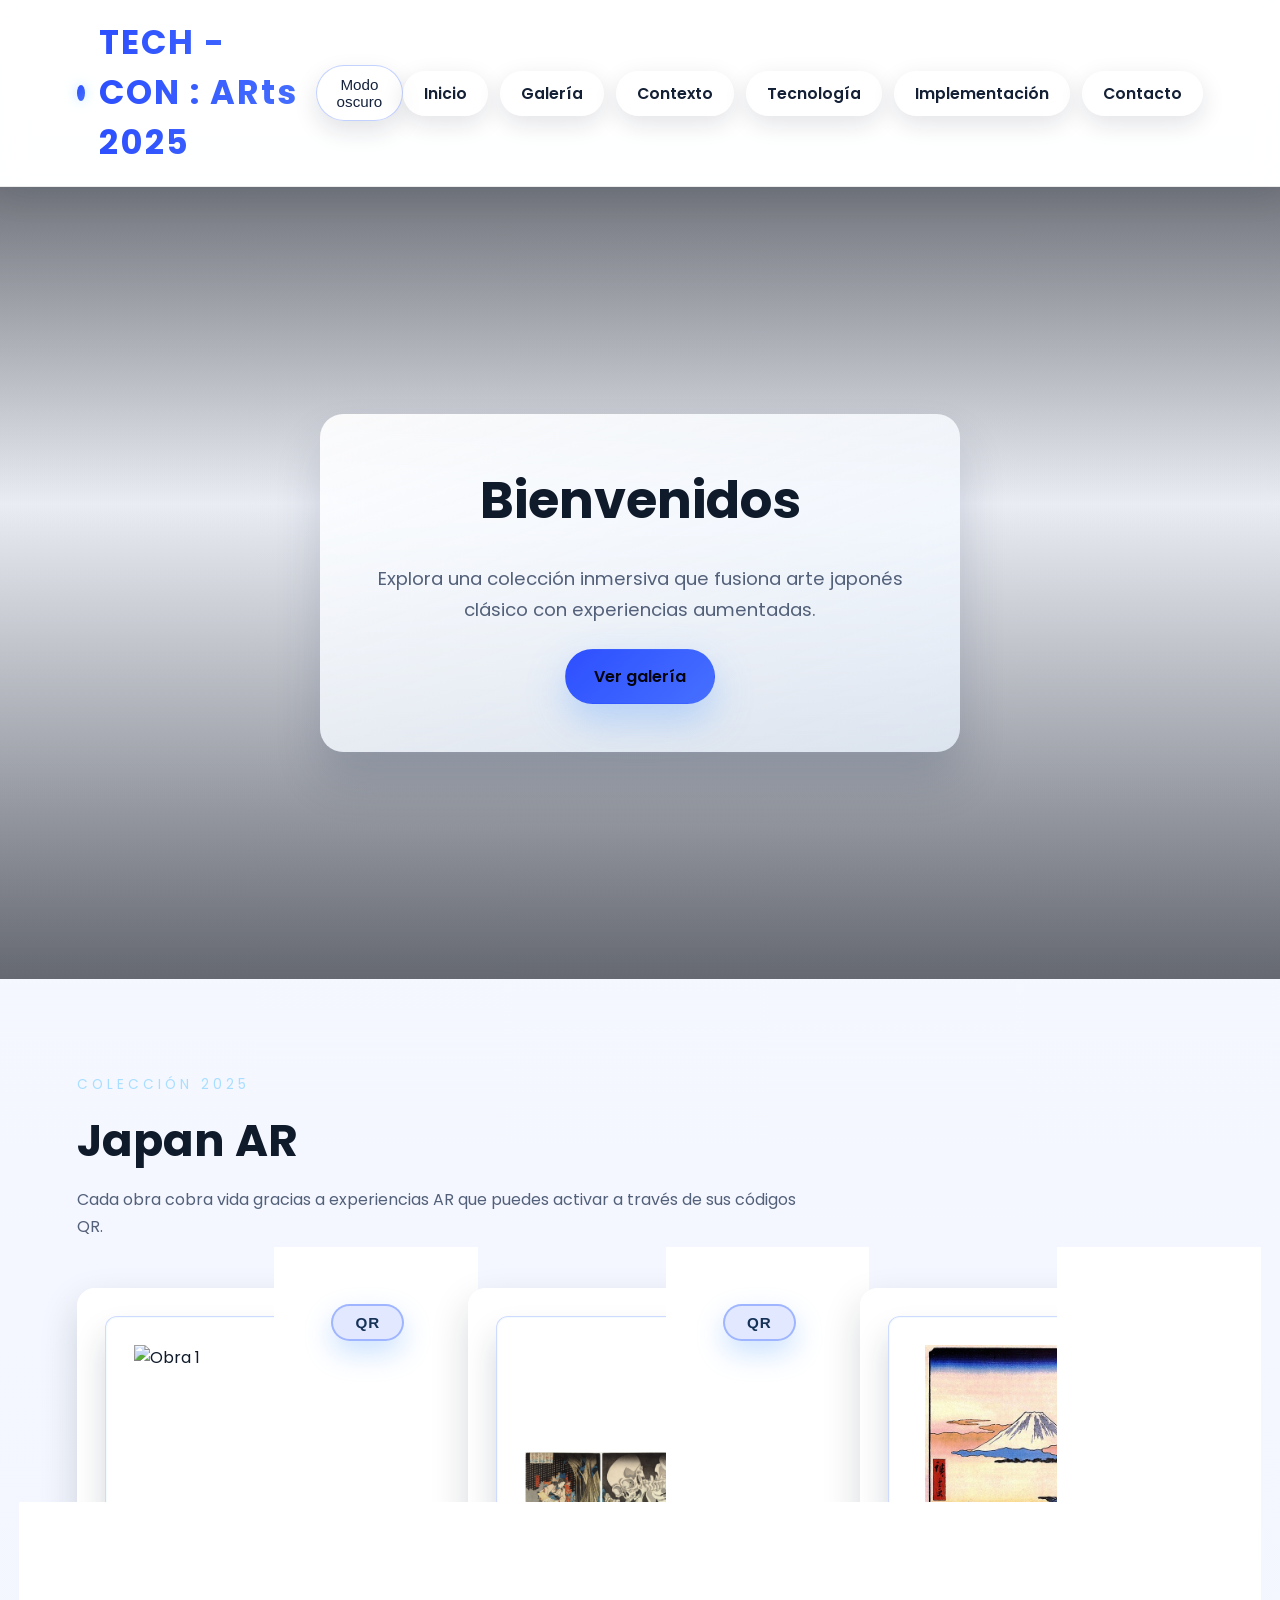
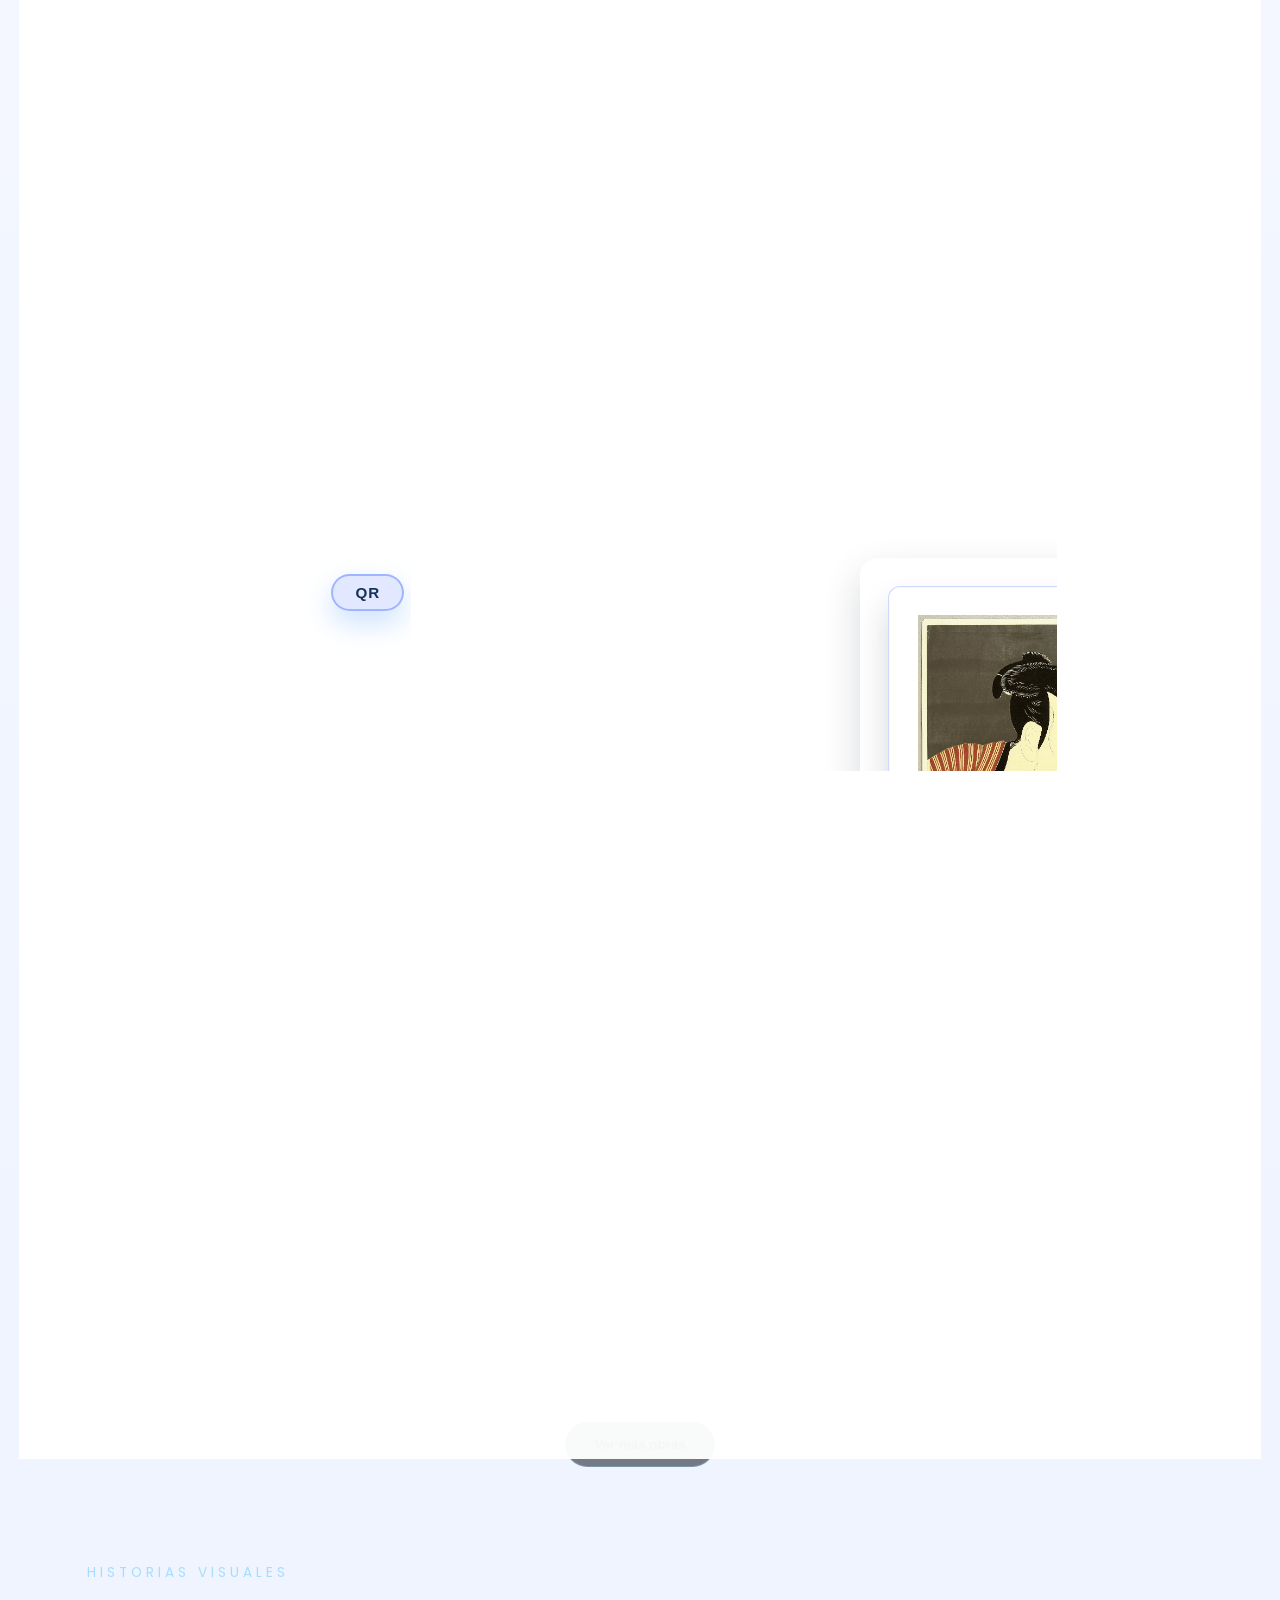
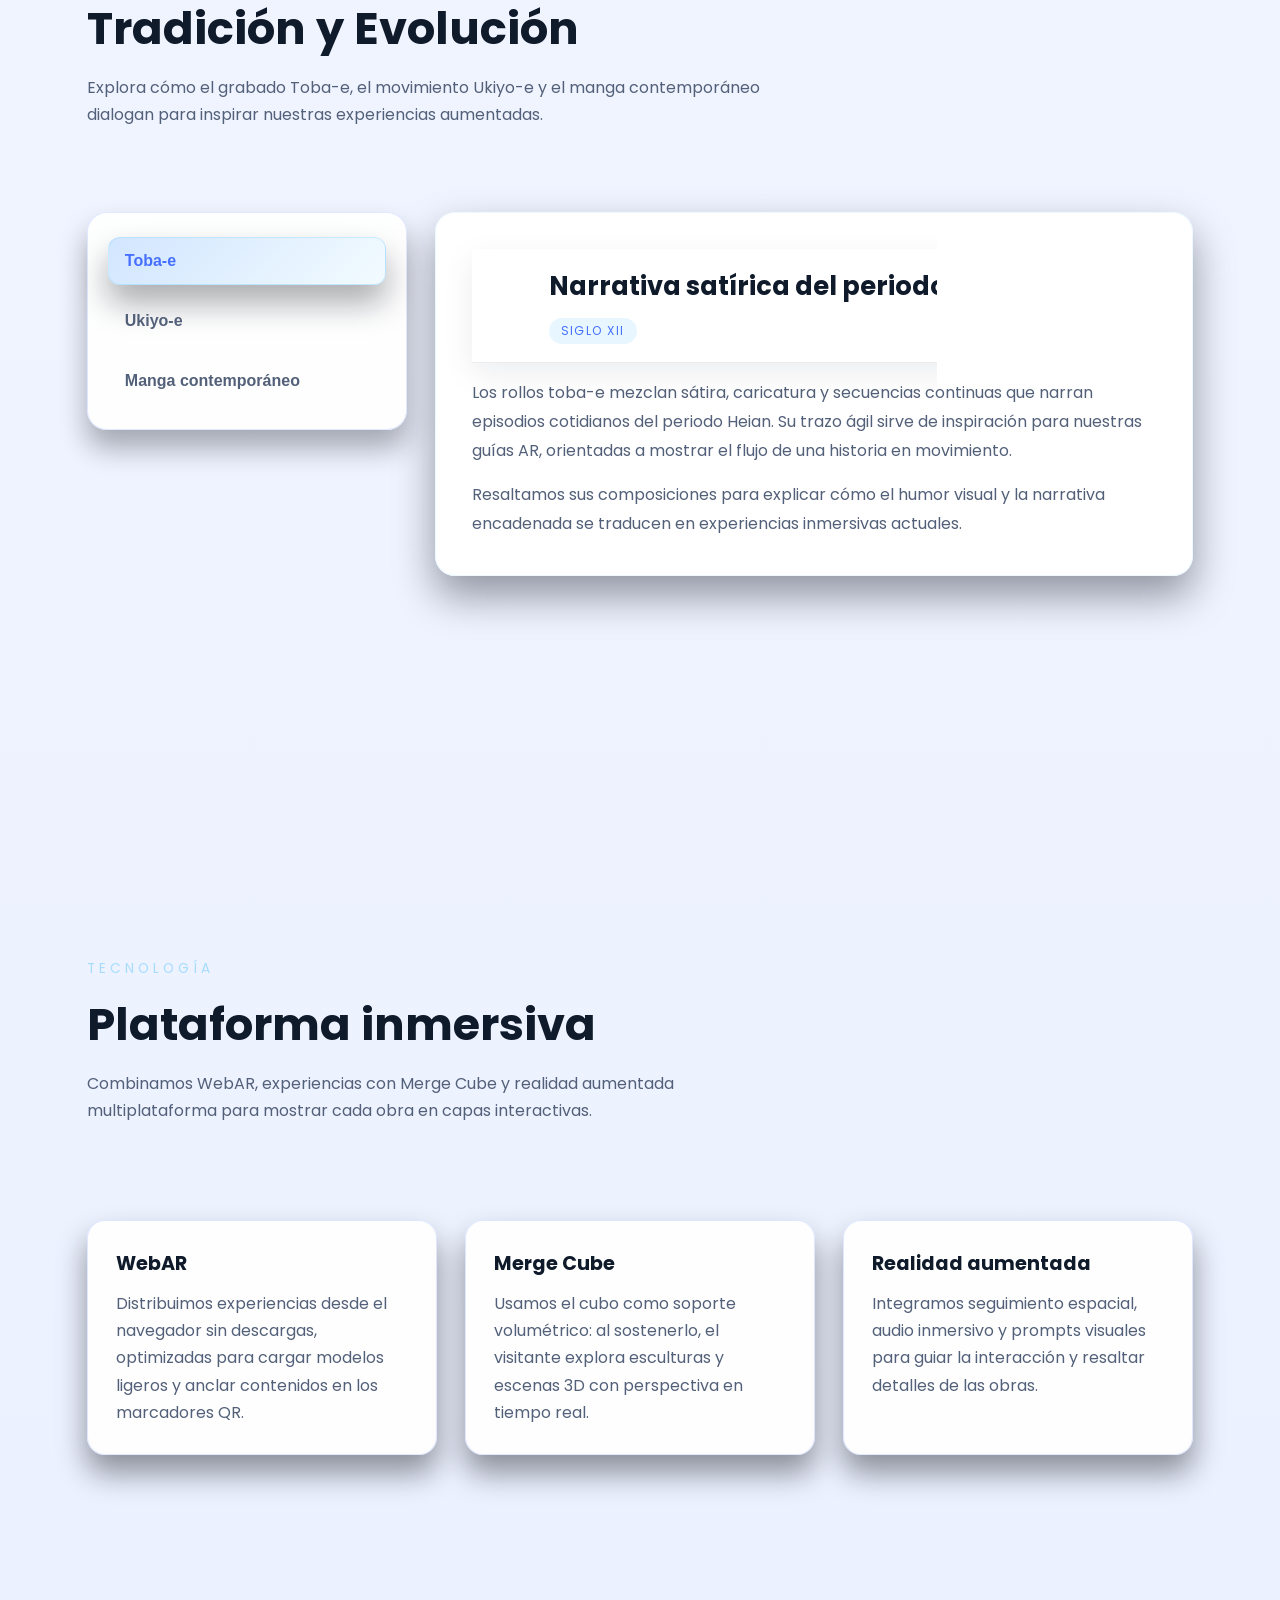
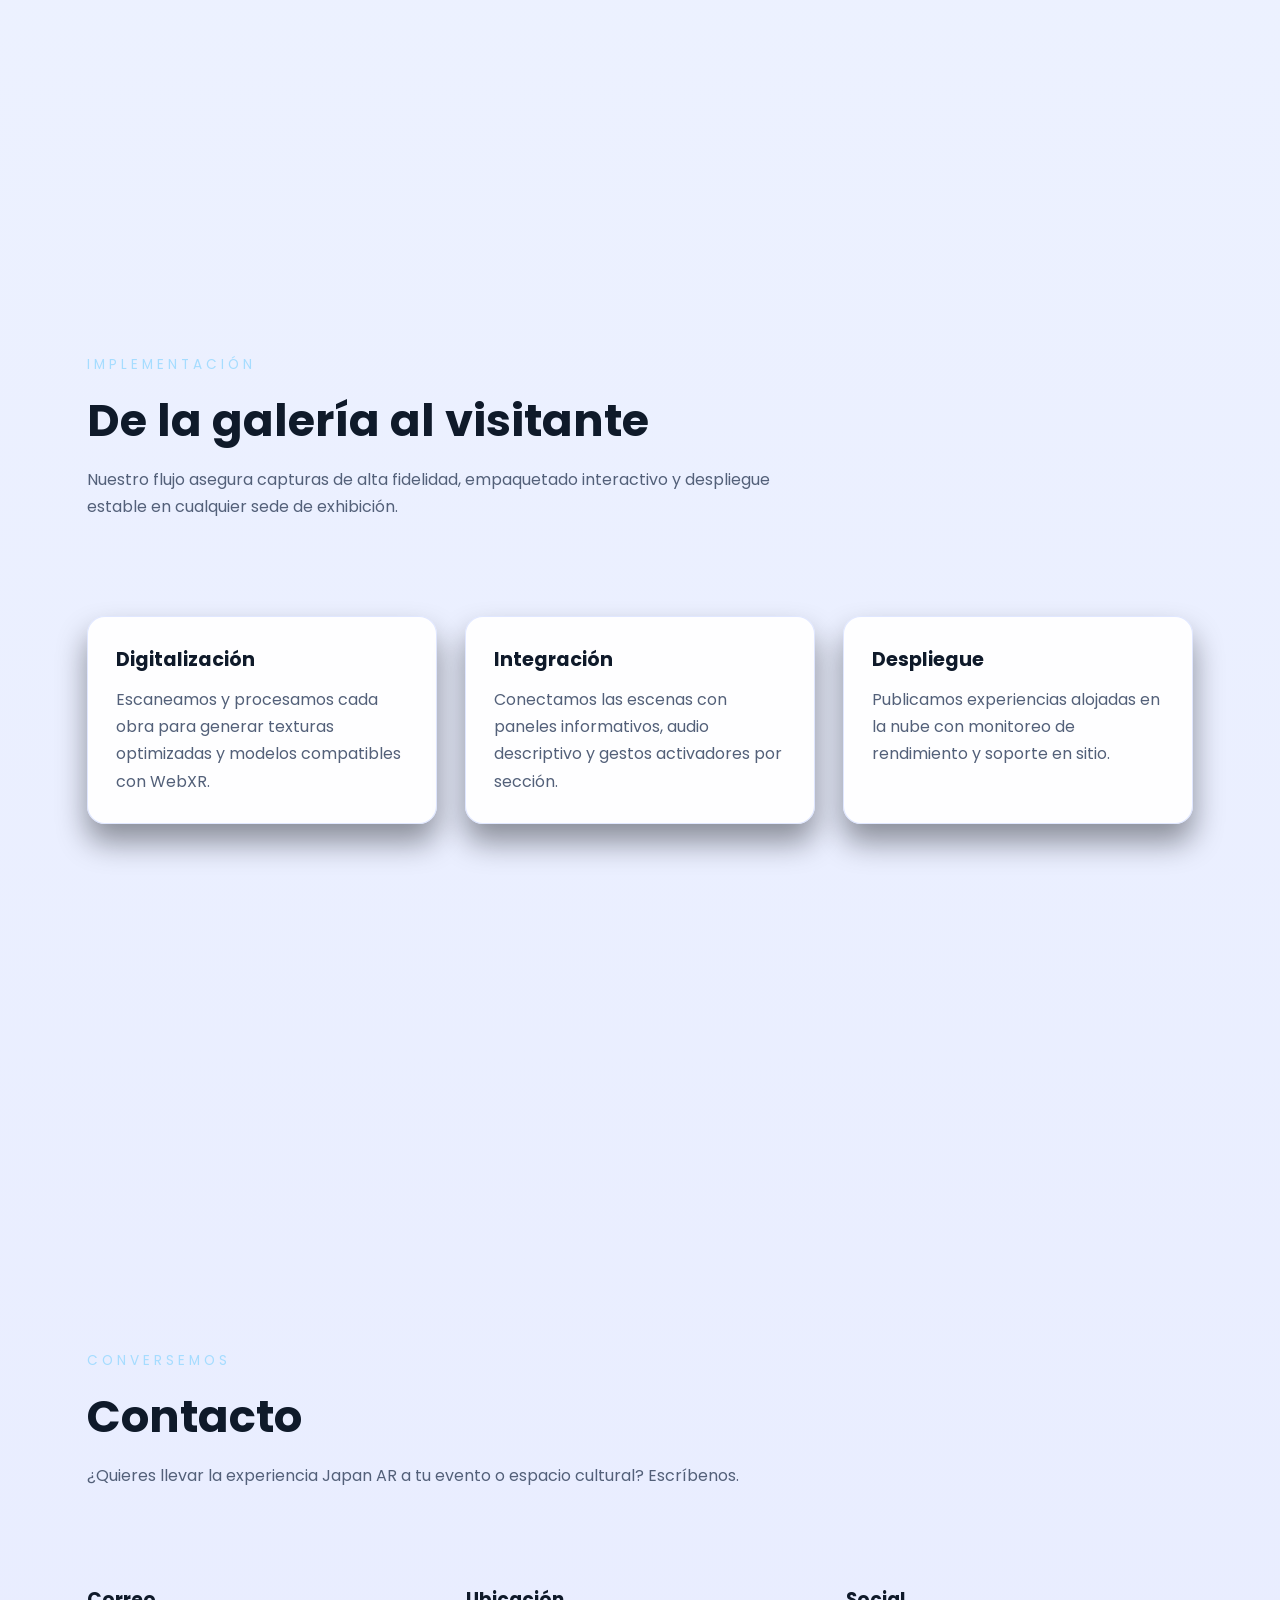
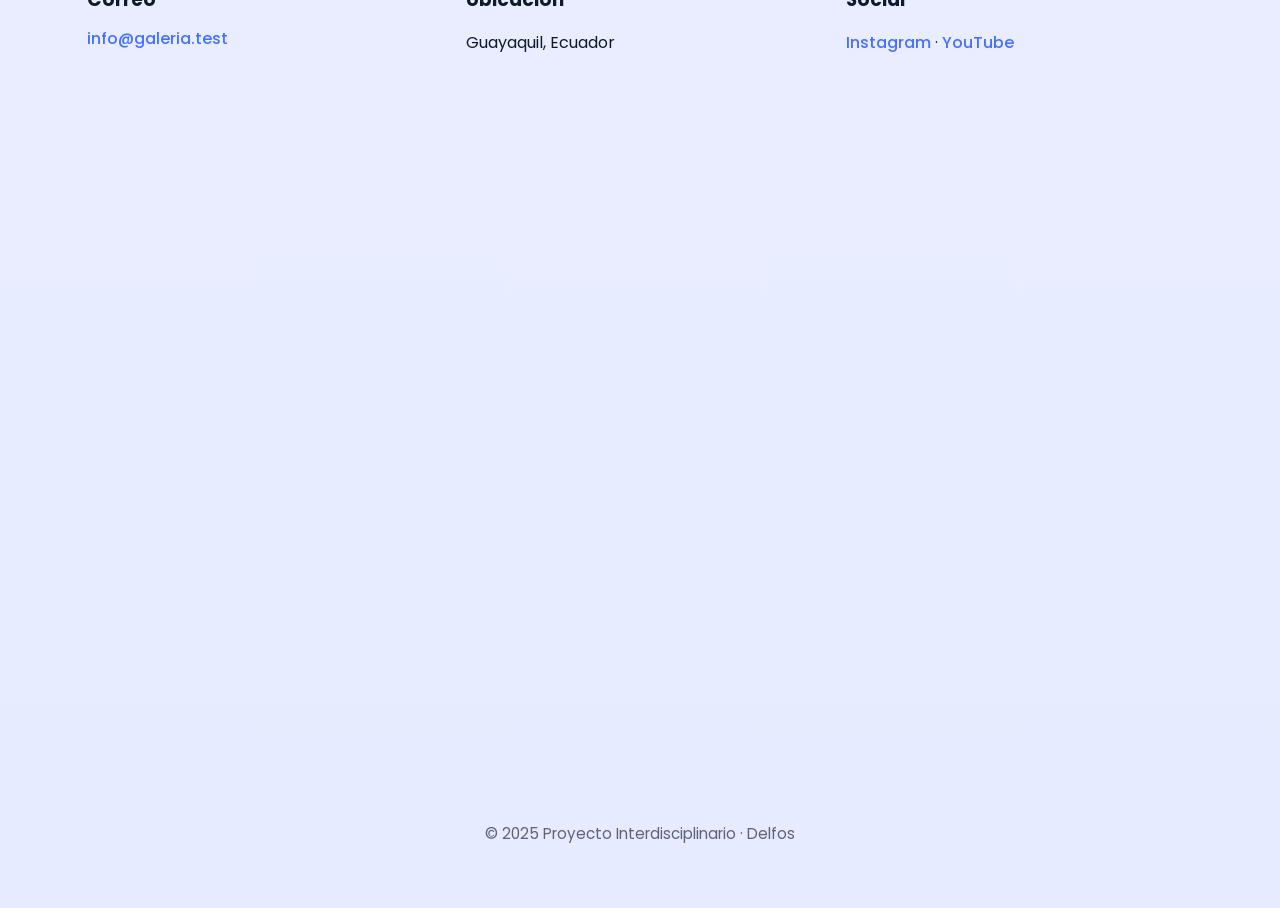
==== commit 42b555c7: "g2 vesp subiendo" ====
--- a/index.html
+++ b/index.html
@@ -132,14 +132,14 @@
           <button class="qr-btn">QR</button>
           <div class="flip-inner">
             <div class="face front">
-              <img src="assets/obra6.jpg" alt="Obra 6" />
+              <img src="assets/arpages/g2_vesp/47940g1.jpg" alt="Obra 6" />
               <div class="info">
                 <h3>Samurái en Silueta</h3>
                 <p>La figura de un samurái al atardecer, símbolo de honor y tradición japonesa.</p>
               </div>
             </div>
             <div class="face back">
-              <img src="assets/obra6-qr.png" alt="QR de Obra 6" />
+              <img src="assets/arpages/g2_vesp/qr-code (6).png" alt="QR de Obra 6" />
             </div>
           </div>
         </div>
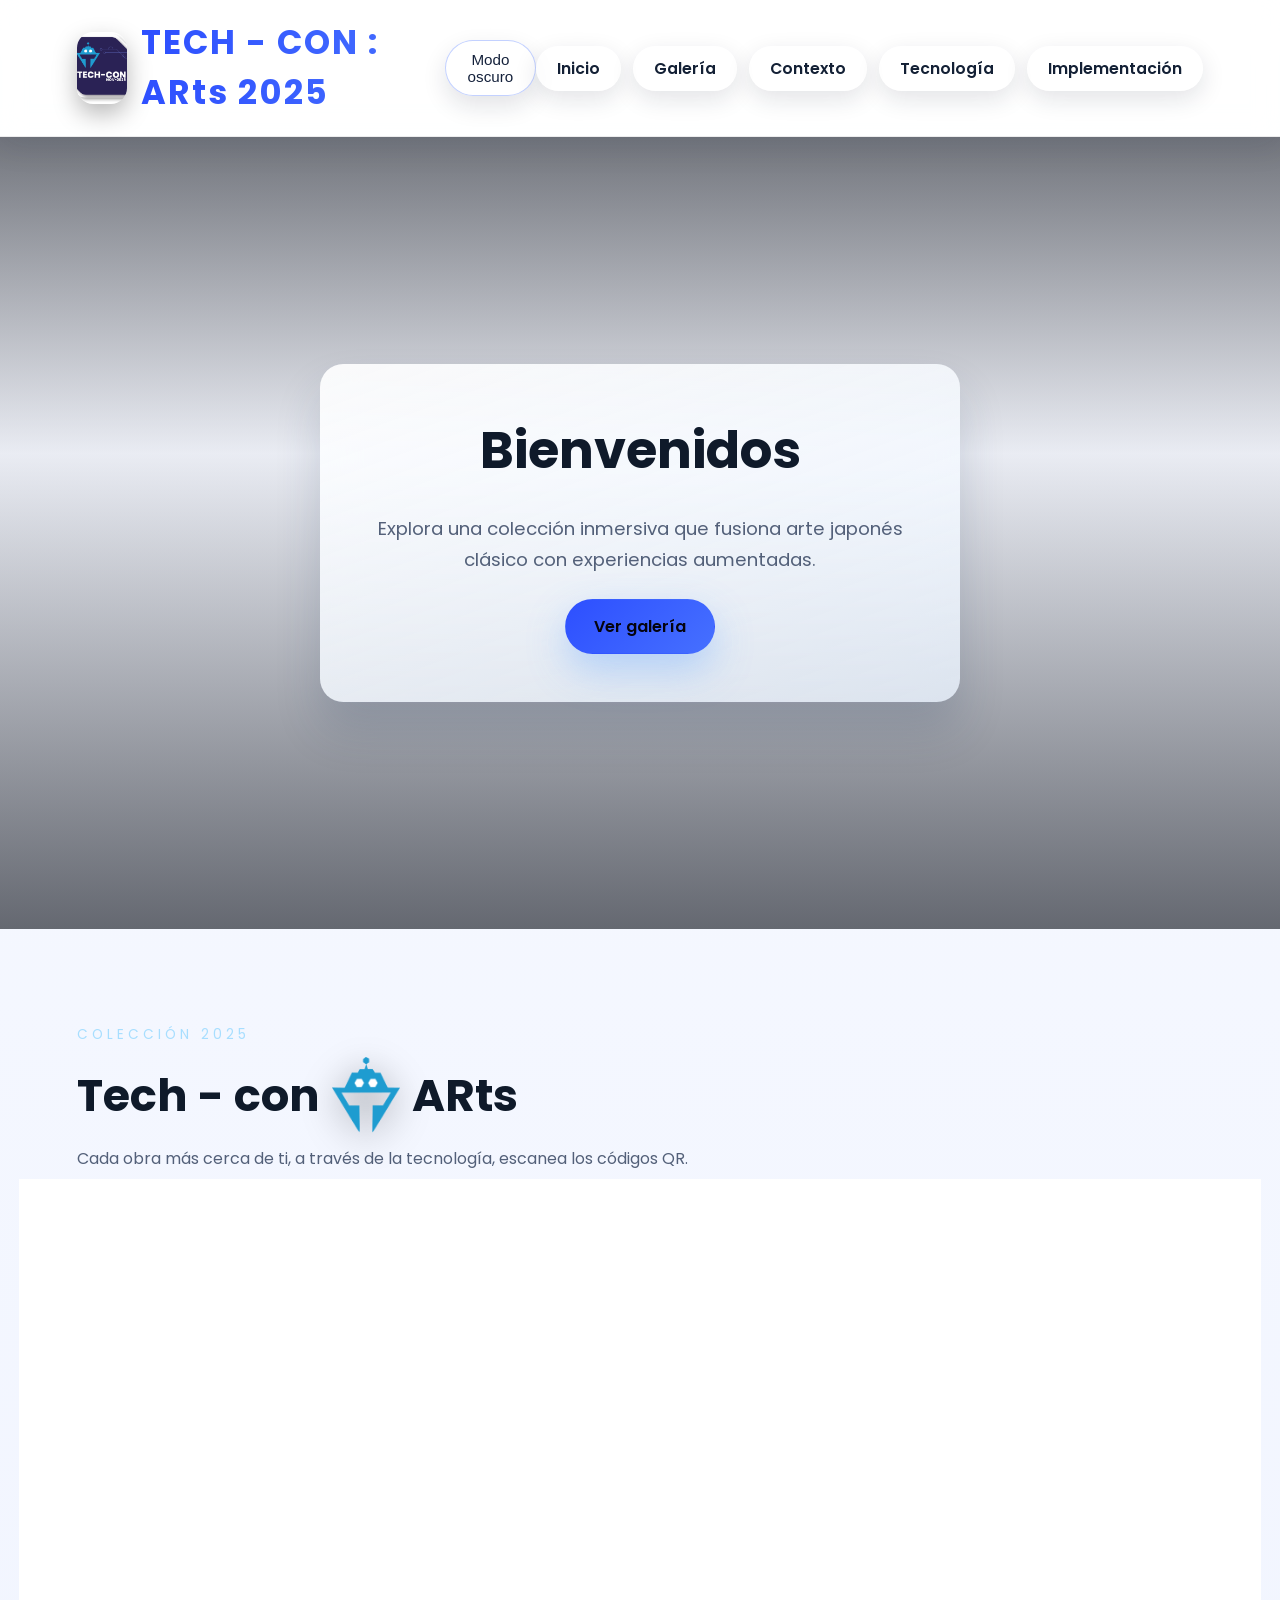
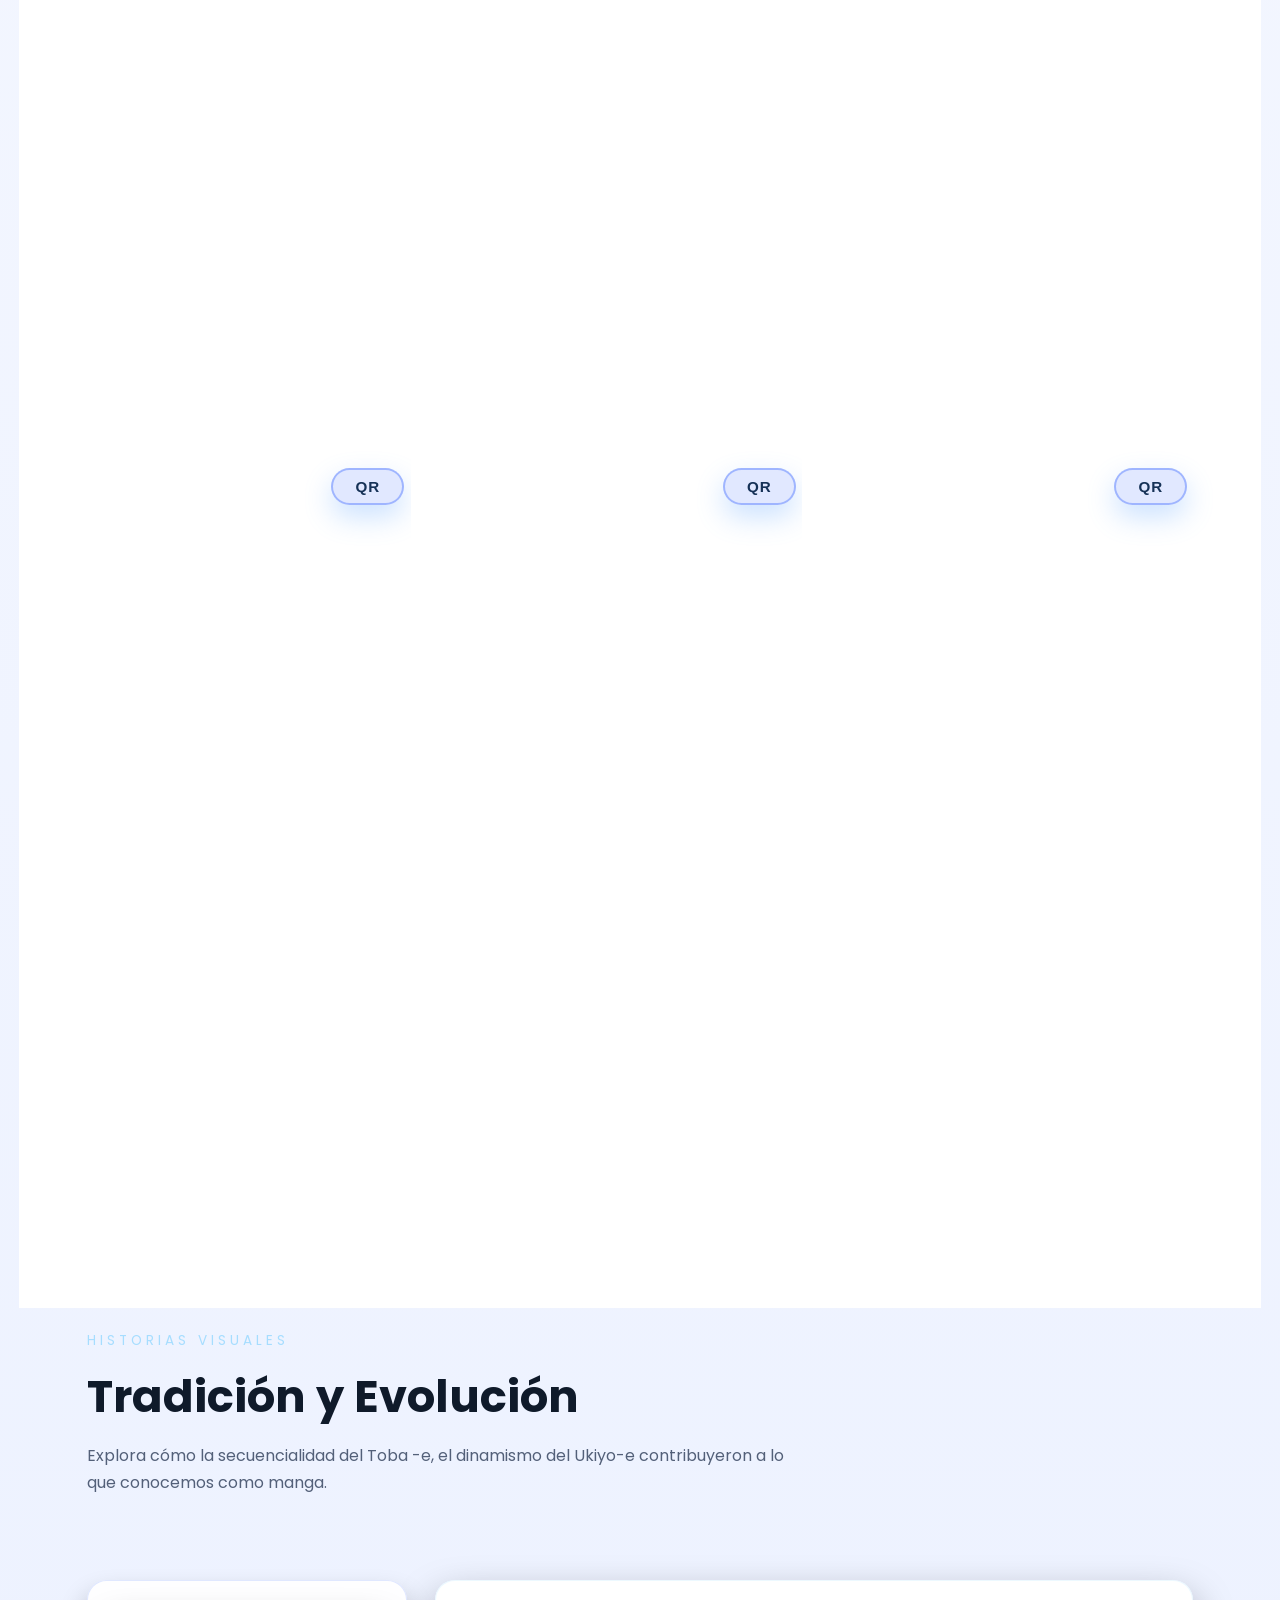
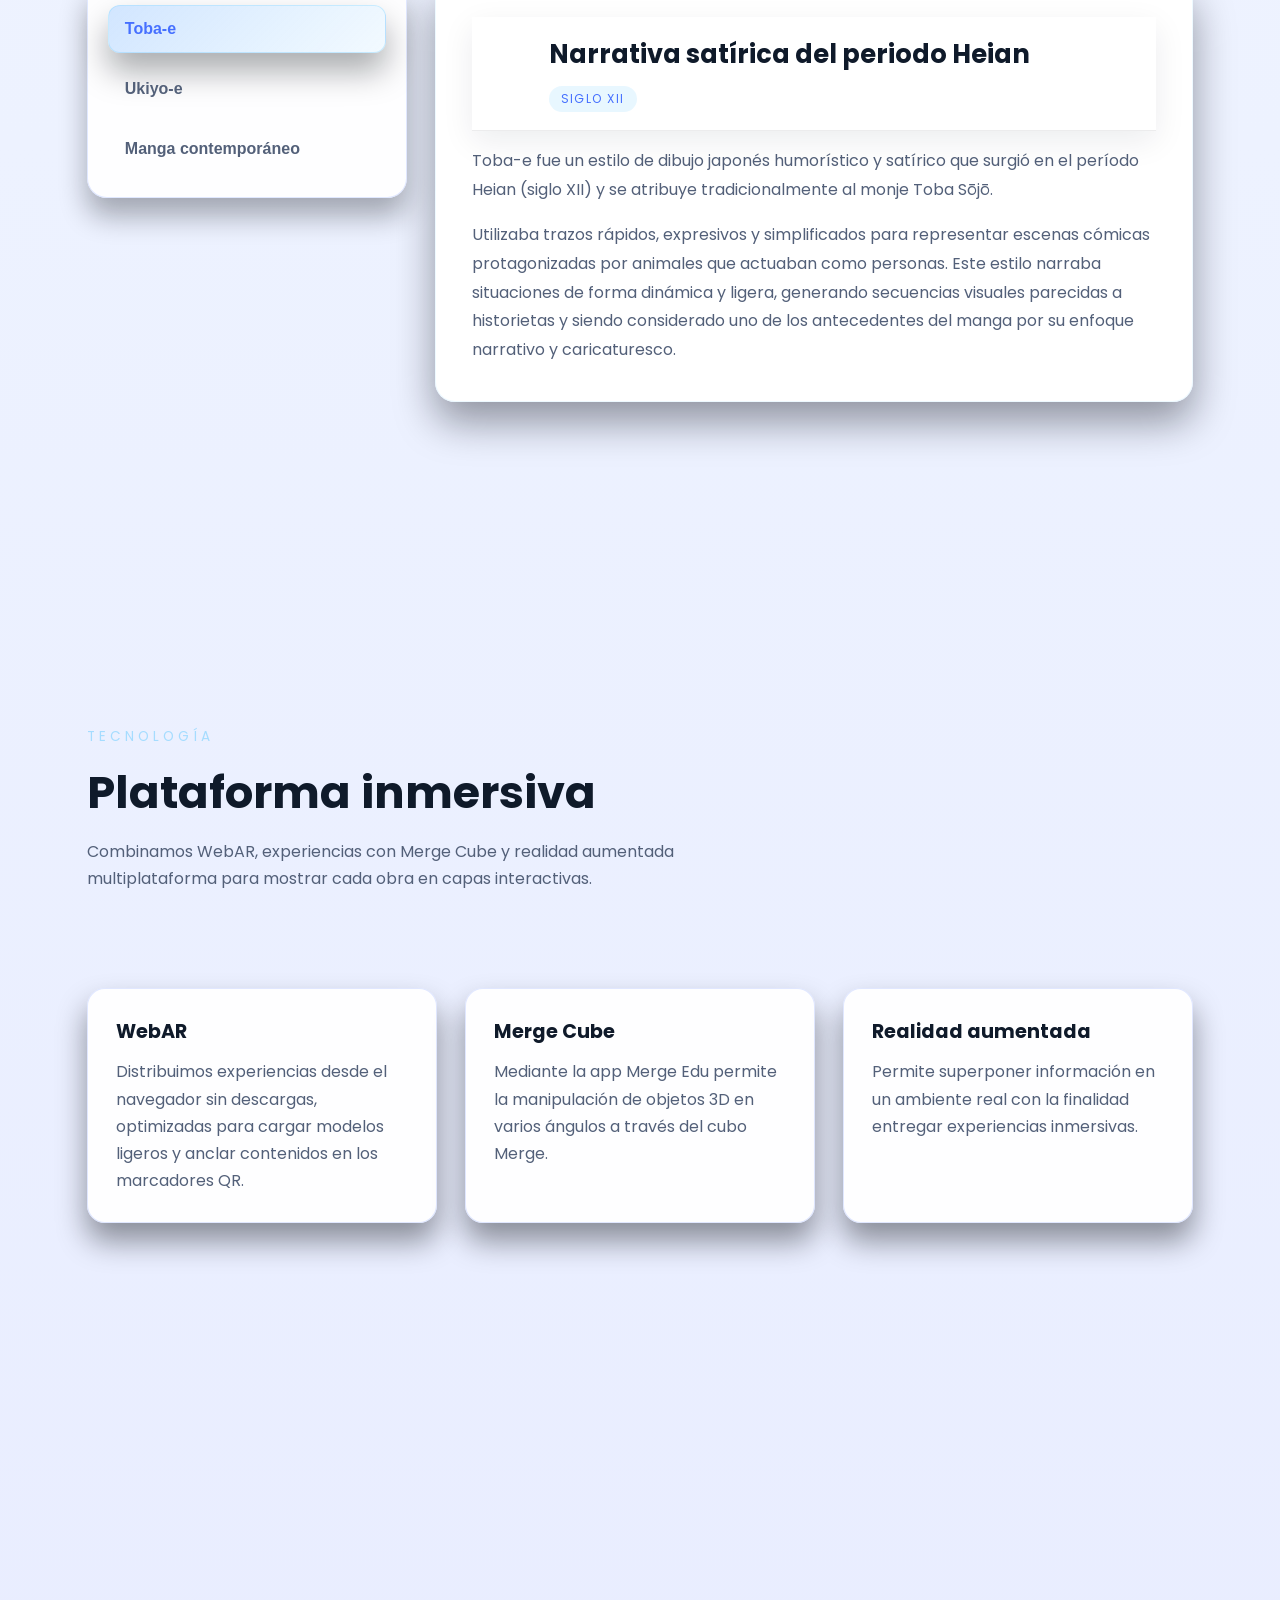
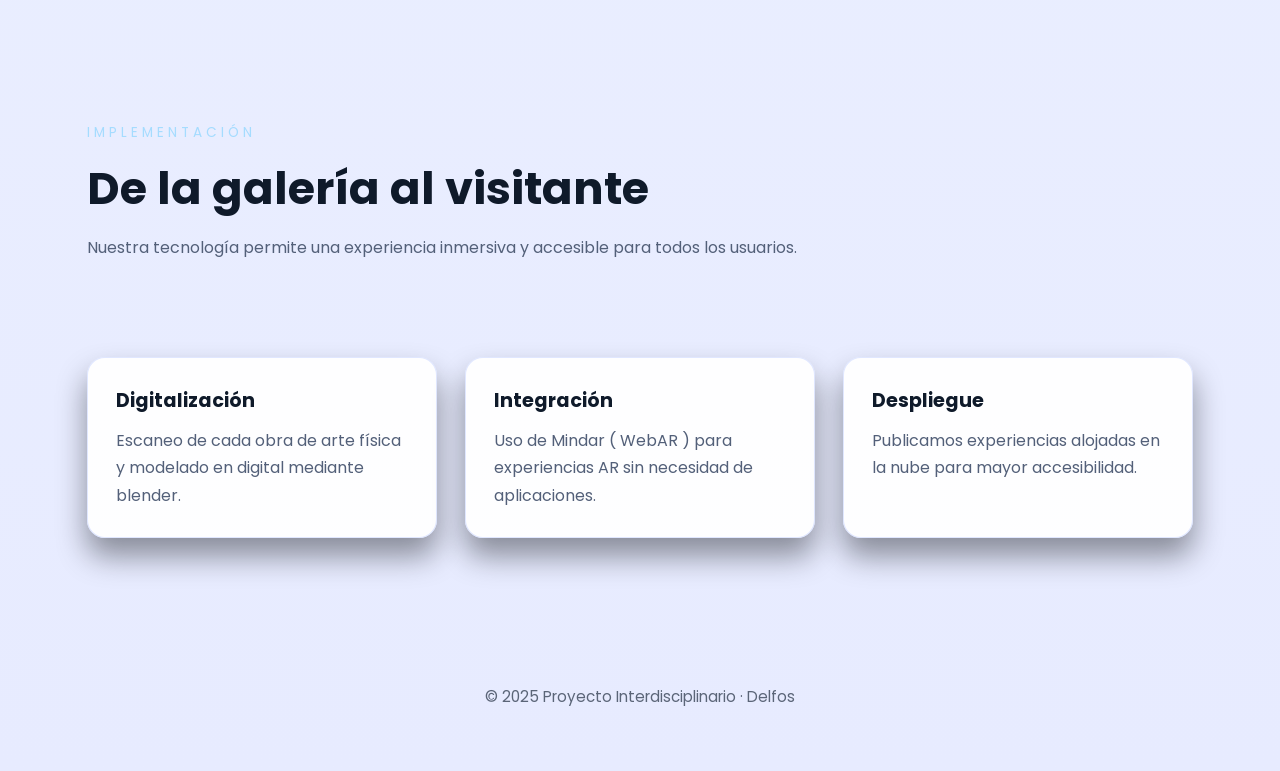
==== commit 6d97f147: "terminado 1" ====
--- a/index.html
+++ b/index.html
@@ -11,7 +11,7 @@
 </head>
 <body>
   <header>
-    <div class="brand"><span class="dot"></span><h1>TECH - CON : ARts 2025</h1></div>
+  <div class="brand"><span class="dot" role="presentation"></span><h1>TECH - CON : ARts 2025</h1></div>
     <div class="header-actions">
       <button class="theme-toggle" type="button" aria-pressed="false">Modo claro</button>
       <button class="menu-toggle" aria-expanded="false" aria-controls="primary-nav">
@@ -26,7 +26,6 @@
       <a class="nav-btn" href="#historias">Contexto</a>
       <a class="nav-btn" href="#tecnologia">Tecnología</a>
       <a class="nav-btn" href="#implementacion">Implementación</a>
-      <a class="nav-btn" href="#contacto">Contacto</a>
     
     </nav>
   </header>
@@ -49,11 +48,16 @@
     <section id="galeria">
       <div class="section-header">
         <span class="section-kicker">Colección 2025</span>
-        <h2>Japan AR</h2>
-        <p>Cada obra cobra vida gracias a experiencias AR que puedes activar a través de sus códigos QR.</p>
+        <h2 class="section-title">
+          <span class="section-brand-text">Tech - con</span>
+          <img class="section-brand-logo" src="IMAGEN/TECHCOM%20(1)hh.png" alt="Logo Techcon" />
+          <span class="section-title-main"> ARts</span>
+        </h2>
+        <p>Cada obra más cerca de ti, a través de la tecnología, escanea los códigos QR.</p>
       </div>
       <div class="gallery">
-        <div class="card">
+  <!-- Inicio Obra 1 -->
+  <div class="card">
           <button class="qr-btn">QR</button>
           <div class="flip-inner">
             <div class="face front">
@@ -68,7 +72,9 @@
             </div>
           </div>
         </div>
-        <div class="card">
+  <!-- Fin Obra 1 -->
+  <!-- Inicio Obra 2 -->
+  <div class="card">
           <button class="qr-btn">QR</button>
           <div class="flip-inner">
             <div class="face front">
@@ -83,7 +89,9 @@
             </div>
           </div>
         </div>
-        <div class="card">
+  <!-- Fin Obra 2 -->
+  <!-- Inicio Obra 3 -->
+  <div class="card">
           <button class="qr-btn">QR</button>
           <div class="flip-inner">
             <div class="face front">
@@ -98,14 +106,17 @@
             </div>
           </div>
         </div>
-        <div class="card">
+  <!-- Fin Obra 3 -->
+  <!-- Inicio Obra 4 -->
+  <div class="card">
           <button class="qr-btn">QR</button>
           <div class="flip-inner">
             <div class="face front">
               <img src="assets/arpages/g2_mat/Intérprete ciego de shamisen en dúo desafinado 1834-1842.jpg" alt="Obra 4" />
               <div class="info">
                 <h3>Interprete ciego del shamisen</h3>
-                <p>representa una escena cotidiana con dos músicos tocando instrumentos tradicionales japoneses. Las figuras están dibujadas con trazos simples y expresivos, característicos de este estilo humorístico y espontáneo..</p>
+                <p> Escena cotidiana con dos músicos japoneses tocando instrumentos tradicionales, dibujados 
+                  con trazos simples y expresivos propios de un estilo humorístico y espontáneo.</p>
               </div>
             </div>
             <div class="face back">
@@ -113,14 +124,16 @@
             </div>
           </div>
         </div>
-        <div class="card">
+  <!-- Fin Obra 4 -->
+  <!-- Inicio Obra 5 -->
+  <div class="card">
           <button class="qr-btn">QR</button>
           <div class="flip-inner">
             <div class="face front">
               <img src="assets/arpages/g1_mat/m1/102244.jpg" alt="Obra 5" />
               <div class="info">
                 <h3>Yui (Paso Satta)</h3>
-                <p>Un Esta obra forma parte de la famosa serie Las Cincuenta y Tres Estaciones del Tōkaidō (Tōkaidō Gojūsan-tsugi), creada por el artista Utagawa Hiroshige.</p>
+                <p>Obra de Utagawa Hiroshige perteneciente a la serie “Las Cincuenta y Tres Estaciones del Tōkaidō”.</p>
               </div>
             </div>
             <div class="face back">
@@ -128,14 +141,17 @@
             </div>
           </div>
         </div>
-        <div class="card">
+  <!-- Fin Obra 5 -->
+  <!-- Inicio Obra 6 -->
+  <div class="card">
           <button class="qr-btn">QR</button>
           <div class="flip-inner">
             <div class="face front">
               <img src="assets/arpages/g2_vesp/47940g1.jpg" alt="Obra 6" />
               <div class="info">
-                <h3>Samurái en Silueta</h3>
-                <p>La figura de un samurái al atardecer, símbolo de honor y tradición japonesa.</p>
+                <h3>Ōtani Oniji III</h3>
+                <p>Grabado ukiyo-e de Tōshūsai Sharaku (1794, período Edo) que
+                  muestra al actor Ōtani Oniji III en kabuki como el villano Yakko Edobei.</p>
               </div>
             </div>
             <div class="face back">
@@ -143,99 +159,7 @@
             </div>
           </div>
         </div>
-        <div class="card" data-hidden="true">
-          <button class="qr-btn">QR</button>
-          <div class="flip-inner">
-            <div class="face front">
-              <img src="https://upload.wikimedia.org/wikipedia/commons/6/6d/Senju_Kan%27non_by_Kan%C5%8D_Hidenobu.jpg" alt="Obra 7" />
-              <div class="info">
-                <h3>Deidad Protectora</h3>
-                <p>Interpretación de Senju Kannon que exalta la espiritualidad y el balance en el arte nipón.</p>
-              </div>
-            </div>
-            <div class="face back">
-              <img src="https://api.qrserver.com/v1/create-qr-code/?data=Obra7&size=320x320" alt="QR de Obra 7" />
-            </div>
-          </div>
-        </div>
-        <div class="card" data-hidden="true">
-          <button class="qr-btn">QR</button>
-          <div class="flip-inner">
-            <div class="face front">
-              <img src="https://upload.wikimedia.org/wikipedia/commons/f/f2/Koson_Komori_Bat_-_Japanese_Art_Museum.Tokyo.jpg" alt="Obra 8" />
-              <div class="info">
-                <h3>Nocturno Koson</h3>
-                <p>Una escena nocturna minimalista que resalta la silueta de un murciélago bajo la luna.</p>
-              </div>
-            </div>
-            <div class="face back">
-              <img src="https://api.qrserver.com/v1/create-qr-code/?data=Obra8&size=320x320" alt="QR de Obra 8" />
-            </div>
-          </div>
-        </div>
-        <div class="card" data-hidden="true">
-          <button class="qr-btn">QR</button>
-          <div class="flip-inner">
-            <div class="face front">
-              <img src="https://upload.wikimedia.org/wikipedia/commons/3/3a/Rooster_and_hen_in_the_springtime_by_Ito_Jakuchu.jpg" alt="Obra 9" />
-              <div class="info">
-                <h3>Primavera de Jakuchū</h3>
-                <p>Colorido homenaje a Ito Jakuchū que fusiona naturaleza y simbolismo en capas AR.</p>
-              </div>
-            </div>
-            <div class="face back">
-              <img src="https://api.qrserver.com/v1/create-qr-code/?data=Obra9&size=320x320" alt="QR de Obra 9" />
-            </div>
-          </div>
-        </div>
-        <div class="card" data-hidden="true">
-          <button class="qr-btn">QR</button>
-          <div class="flip-inner">
-            <div class="face front">
-              <img src="https://upload.wikimedia.org/wikipedia/commons/1/16/Hiroshige_-_Plum_Estate%2C_Kameido.jpg" alt="Obra 10" />
-              <div class="info">
-                <h3>Ciruelo en Flor</h3>
-                <p>Basada en la estampa de Hiroshige, invita a explorar aromas y sonidos inmersivos.</p>
-              </div>
-            </div>
-            <div class="face back">
-              <img src="" alt="QR de Obra 10" />
-            </div>
-          </div>
-        </div>
-        <div class="card" data-hidden="true">
-          <button class="qr-btn">QR</button>
-          <div class="flip-inner">
-            <div class="face front">
-              <img src="https://upload.wikimedia.org/wikipedia/commons/d/d5/Katsushika_Hokusai_-_Kajikazawa_in_Kai_Province_%28c._1830-1832%29.jpg" alt="Obra 11" />
-              <div class="info">
-                <h3>Kajikazawa AR</h3>
-                <p>Recrea la pesca artesanal con capas interactivas que muestran el flujo del río.</p>
-              </div>
-            </div>
-            <div class="face back">
-              <img src="https://api.qrserver.com/v1/create-qr-code/?data=Obra11&size=320x320" alt="QR de Obra 11" />
-            </div>
-          </div>
-        </div>
-        <div class="card" data-hidden="true">
-          <button class="qr-btn">QR</button>
-          <div class="flip-inner">
-            <div class="face front">
-              <img src="https://upload.wikimedia.org/wikipedia/commons/5/54/Ukiyo-e_print_showing_Fireworks_over_Gion.jpg" alt="Obra 12" />
-              <div class="info">
-                <h3>Hanabi Nocturno</h3>
-                <p>Celebración de fuegos artificiales en Gion con efectos de sonido y luz en AR.</p>
-              </div>
-            </div>
-            <div class="face back">
-              <img src="https://api.qrserver.com/v1/create-qr-code/?data=Obra12&size=320x320" alt="QR de Obra 12" />
-            </div>
-          </div>
-        </div>
-      </div>
-      <div class="gallery-actions">
-        <button type="button" class="btn ghost show-more" aria-expanded="false">Ver más obras</button>
+  <!-- Fin Obra 6 -->
       </div>
     </section>
 
@@ -243,7 +167,7 @@
       <div class="section-header">
         <span class="section-kicker">Historias Visuales</span>
         <h2>Tradición y Evolución</h2>
-        <p>Explora cómo el grabado Toba-e, el movimiento Ukiyo-e y el manga contemporáneo dialogan para inspirar nuestras experiencias aumentadas.</p>
+        <p>Explora cómo la secuencialidad del Toba -e, el dinamismo del Ukiyo-e contribuyeron a lo que conocemos como manga.</p>
       </div>
       <div class="insights">
         <div class="insights-tabs" role="tablist" aria-label="Corrientes artísticas">
@@ -257,24 +181,26 @@
               <h3>Narrativa satírica del periodo Heian</h3>
               <span class="tag">Siglo XII</span>
             </header>
-            <p>Los rollos toba-e mezclan sátira, caricatura y secuencias continuas que narran episodios cotidianos del periodo Heian. Su trazo ágil sirve de inspiración para nuestras guías AR, orientadas a mostrar el flujo de una historia en movimiento.</p>
-            <p>Resaltamos sus composiciones para explicar cómo el humor visual y la narrativa encadenada se traducen en experiencias inmersivas actuales.</p>
+            <p>Toba-e fue un estilo de dibujo japonés humorístico y satírico que surgió en el período Heian (siglo XII) y se atribuye tradicionalmente al monje Toba Sōjō.</p>
+            <p>Utilizaba trazos rápidos, expresivos y simplificados para representar escenas cómicas protagonizadas por animales que actuaban como personas. Este estilo narraba situaciones de forma dinámica y ligera, generando secuencias visuales parecidas a historietas y siendo considerado uno de los antecedentes del manga por su enfoque narrativo y caricaturesco.</p>
           </article>
           <article id="panel-ukiyo" class="insights-panel" role="tabpanel" tabindex="0" aria-labelledby="tab-ukiyo" hidden>
             <header>
               <h3>La estampa de la “vida flotante”</h3>
               <span class="tag">Siglos XVII-XIX</span>
             </header>
-            <p>El ukiyo-e capturó escenas urbanas, paisajes y retratos con colores planos, contornos precisos y perspectiva invertida. En la galería, destacamos estos rasgos para contextualizar la transición entre grabado tradicional y visualización digital.</p>
-            <p>La técnica muestra cómo la “vida flotante” se convierte en narrativa visual que hoy reinterpretamos mediante capas informativas breves.</p>
+            <p>El ukiyo-e fue un género artístico japonés desarrollado entre los siglos XVII y XIX mediante pinturas y, sobre todo, grabados en madera que retrataban escenas de la vida cotidiana, paisajes, teatro kabuki, cortesanas y actores.</p>
+            <p>Su objetivo era mostrar el “mundo flotante”: la vida efímera, placentera y cambiante de las ciudades. Se caracterizó por líneas claras, colores planos y composiciones equilibradas, resultando accesible a un público amplio e influyendo de forma decisiva en el arte occidental, especialmente en el impresionismo.</p>
           </article>
           <article id="panel-manga" class="insights-panel" role="tabpanel" tabindex="0" aria-labelledby="tab-manga" hidden>
             <header>
               <h3>Expansión narrativa multimedia</h3>
               <span class="tag">Siglo XXI</span>
             </header>
-            <p>El manga contemporáneo combina diseño de paneles dinámicos, ritmo cinematográfico y onomatopeyas expresivas para guiar la lectura. Esta estructura favorece despliegues rápidos de información que inspiraron nuestros relatos interactivos.</p>
-            <p>El enfoque actual permite mostrar procesos creativos y variaciones de escena con mensajes concisos pensados para dispositivos móviles.</p>
+            <p>El manga contemporáneo es la evolución moderna del cómic japonés, consolidado desde mediados del siglo XX hasta la actualidad. 
+               Se caracteriza por una gran diversidad de géneros y estilos, publicaciones seriadas en revistas antes de compilarse en volúmenes y un enfoque narrativo secuencial detallado. 
+               <br><br>Presenta rasgos formales como líneas expresivas, uso marcado del blanco y negro y recursos visuales para mostrar emociones y ritmo. Atiende a públicos variados (infantil, juvenil, adulto) y abarca temáticas desde lo cotidiano hasta lo fantástico. 
+              Su influencia es global y está estrechamente ligada al anime y a la cultura popular japonesa contemporánea.</p>
           </article>
         </div>
       </div>
@@ -293,11 +219,11 @@
         </div>
         <div class="tech-card">
           <h3>Merge Cube</h3>
-          <p>Usamos el cubo como soporte volumétrico: al sostenerlo, el visitante explora esculturas y escenas 3D con perspectiva en tiempo real.</p>
+          <p>Mediante la app Merge Edu permite la manipulación de objetos 3D en varios ángulos a través del cubo Merge.</p>
         </div>
         <div class="tech-card">
           <h3>Realidad aumentada</h3>
-          <p>Integramos seguimiento espacial, audio inmersivo y prompts visuales para guiar la interacción y resaltar detalles de las obras.</p>
+          <p>Permite superponer información en un ambiente real con la finalidad entregar experiencias inmersivas.</p>
         </div>
       </div>
     </section>
@@ -306,49 +232,24 @@
       <div class="section-header">
         <span class="section-kicker">Implementación</span>
         <h2>De la galería al visitante</h2>
-        <p>Nuestro flujo asegura capturas de alta fidelidad, empaquetado interactivo y despliegue estable en cualquier sede de exhibición.</p>
+        <p>Nuestra tecnología permite una experiencia inmersiva y accesible para todos los usuarios.</p>
       </div>
       <div class="delivery-grid">
         <article class="delivery-card">
           <h3>Digitalización</h3>
-          <p>Escaneamos y procesamos cada obra para generar texturas optimizadas y modelos compatibles con WebXR.</p>
+          <p>Escaneo de cada obra de arte física y modelado en digital mediante blender.</p>
         </article>
         <article class="delivery-card">
           <h3>Integración</h3>
-          <p>Conectamos las escenas con paneles informativos, audio descriptivo y gestos activadores por sección.</p>
+          <p>Uso de Mindar ( WebAR ) para experiencias AR sin necesidad de aplicaciones.</p>
         </article>
         <article class="delivery-card">
           <h3>Despliegue</h3>
-          <p>Publicamos experiencias alojadas en la nube con monitoreo de rendimiento y soporte en sitio.</p>
+          <p>Publicamos experiencias alojadas en la nube para mayor accesibilidad.</p>
         </article>
       </div>
     </section>
 
-    <section id="contacto" class="contact">
-      <div class="section-header">
-        <span class="section-kicker">Conversemos</span>
-        <h2>Contacto</h2>
-        <p>¿Quieres llevar la experiencia Japan AR a tu evento o espacio cultural? Escríbenos.</p>
-      </div>
-      <div class="contact-grid">
-        <div>
-          <h3>Correo</h3>
-          <a href="mailto:info@galeria.test">info@galeria.test</a>
-        </div>
-        <div>
-          <h3>Ubicación</h3>
-          <p>Guayaquil, Ecuador</p>
-        </div>
-        <div>
-          <h3>Social</h3>
-          <p>
-            <a href="#">Instagram</a> ·
-            <a href="#">YouTube</a>
-          </p>
-        </div>
-      </div>
-    </section>
-  </main>
 
   <footer>
     <p style="text-align: center;">© 2025 Proyecto Interdisciplinario · Delfos</p>
--- a/CSS/index.css
+++ b/CSS/index.css
@@ -1,3 +1,4 @@
+/* Tokens base de color, sombra y radios */
 :root {
   --bg: radial-gradient(circle at 20% -10%, #071022 0%, #040915 50%, #01040d 100%);
   --card: #0f1628;
@@ -34,12 +35,14 @@
   --label-pill-bg: rgba(141, 214, 255, 0.18);
 }
 
+/* Reset de box sizing para todas las capas */
 *,
 *::before,
 *::after {
   box-sizing: border-box;
 }
 
+/* Configuración global de tipografía y fondo */
 html,
 body {
   margin: 0;
@@ -50,14 +53,17 @@
   scroll-behavior: smooth;
 }
 
+/* Altura mínima para cubrir la ventana completa */
 body {
   min-height: 100vh;
 }
 
+/* Evita el scroll al abrir el menú en móviles */
 body.nav-open {
   overflow: hidden;
 }
 
+/* Overrides específicos para el modo claro */
 body.light-mode {
   --accent: #4670ff;
   --accent-strong: #2d4fff;
@@ -92,78 +98,95 @@
   --label-pill-bg: rgba(70, 113, 255, 0.2);
 }
 
+/* Header en modo claro: tono y sombra suaves */
 body.light-mode header {
   box-shadow: 0 10px 30px rgba(15, 28, 50, 0.08);
 }
 
+/* Icono del menú en modo claro */
 body.light-mode .menu-toggle span {
   background: #14213b;
 }
 
+/* Botones de navegación en modo claro */
 body.light-mode nav a {
   color: #132035;
   box-shadow: 0 8px 24px rgba(15, 28, 50, 0.12);
 }
 
+/* Hover en navegación modo claro */
 body.light-mode nav a:hover {
   color: var(--accent-strong);
 }
 
+/* Toggle de tema: estilos base en modo claro */
 body.light-mode .theme-toggle {
   color: #14213b;
   box-shadow: 0 10px 24px rgba(15, 28, 50, 0.12);
 }
 
+/* Hover del toggle en modo claro */
 body.light-mode .theme-toggle:hover {
   box-shadow: 0 14px 30px rgba(15, 28, 50, 0.16);
 }
 
+/* Caja hero en modo claro */
 body.light-mode .banner-overlay {
   box-shadow: 0 28px 45px rgba(37, 61, 92, 0.18);
 }
 
+/* Título destacado en modo claro */
 body.light-mode .banner-overlay h2 {
   color: #0f1a2a;
 }
 
+/* Botón QR en modo claro */
 body.light-mode .qr-btn {
   color: #163257;
   text-shadow: none;
 }
 
+/* Tarjetas informativas modo claro */
 body.light-mode .experience-card {
   box-shadow: 0 16px 32px rgba(18, 32, 52, 0.12);
 }
 
+/* Panel informativo frontal en modo claro */
 body.light-mode .front .info {
   background: linear-gradient(180deg, rgba(255, 255, 255, 0.94), rgba(231, 239, 255, 0.7));
   border-color: rgba(70, 113, 255, 0.26);
   box-shadow: 0 18px 34px rgba(18, 32, 52, 0.18);
 }
 
+/* Etiqueta decorativa en modo claro */
 body.light-mode .front .info::before {
   color: var(--accent-strong);
 }
 
+/* Texto descriptivo en modo claro */
 body.light-mode .front .info p {
   color: #4c5a77;
 }
 
+/* Borde luminoso de las tarjetas en modo claro */
 body.light-mode .card::before {
   background: linear-gradient(140deg, rgba(70, 113, 255, 0.28), rgba(120, 196, 255, 0.16));
 }
 
+/* Hover de la imagen en modo claro */
 body.light-mode .card:hover .front img {
   box-shadow: inset 0 0 0 1px var(--frame-highlight), 0 24px 40px rgba(18, 32, 52, 0.28);
 }
 
+/* Espaciado general entre secciones principales */
 main {
   display: flex;
   flex-direction: column;
   gap: 96px;
-  padding-bottom: 120px;
-}
-
+  padding-bottom: 0;
+}
+
+/* Cabecera fija con blur y borde inferior */
 header {
   position: sticky;
   top: 0;
@@ -180,26 +203,30 @@
   transition: background 0.3s ease;
 }
 
+/* Contenedor de botones en el header */
 .header-actions {
   display: flex;
   align-items: center;
   gap: 14px;
 }
 
+/* Identidad visual junto al título */
 .brand {
   display: flex;
   align-items: center;
   gap: 14px;
 }
 
+/* Icono del logo reemplazado por sticker */
 .brand .dot {
-  width: 16px;
-  height: 16px;
-  border-radius: 50%;
-  background: linear-gradient(135deg, var(--accent-strong), var(--accent));
-  box-shadow: 0 0 12px rgba(141, 214, 255, 0.6);
-}
-
+  width: 72px;
+  height: 72px;
+  border-radius: 16px;
+  background: url('../IMAGEN/Sticker.png') center/cover no-repeat;
+  box-shadow: 0 10px 24px rgba(0, 0, 0, 0.28);
+}
+
+/* Título de la marca con degradado */
 .brand h1 {
   margin: 0;
   font-size: clamp(1.3rem, 2vw + 0.8rem, 2.1rem);
@@ -211,6 +238,7 @@
   -webkit-text-fill-color: transparent;
 }
 
+/* Botón que alterna el modo de color */
 .theme-toggle {
   border: 1px solid var(--menu-toggle-border);
   background: var(--menu-toggle-bg);
@@ -224,11 +252,13 @@
   box-shadow: 0 12px 24px rgba(0, 0, 0, 0.22);
 }
 
+/* Animación al pasar sobre el toggle */
 .theme-toggle:hover {
   transform: translateY(-2px);
   box-shadow: 0 16px 30px rgba(95, 164, 255, 0.32);
 }
 
+/* Hamburguesa para dispositivos móviles */
 .menu-toggle {
   display: none;
   flex-direction: column;
@@ -244,6 +274,7 @@
   transition: transform 0.3s ease, background 0.3s ease;
 }
 
+/* Líneas internas de la hamburguesa */
 .menu-toggle span {
   width: 24px;
   height: 2px;
@@ -252,24 +283,29 @@
   transition: transform 0.3s ease, opacity 0.3s ease;
 }
 
+/* Transformación de la hamburguesa al abrir */
 .menu-toggle[aria-expanded="true"] span:nth-child(1) {
   transform: translateY(8px) rotate(45deg);
 }
 
+/* Oculta la línea central al abrir */
 .menu-toggle[aria-expanded="true"] span:nth-child(2) {
   opacity: 0;
 }
 
+/* Línea inferior rota al abrir */
 .menu-toggle[aria-expanded="true"] span:nth-child(3) {
   transform: translateY(-8px) rotate(-45deg);
 }
 
+/* Navegación principal en pantallas grandes */
 nav {
   display: flex;
   align-items: center;
   gap: 12px;
 }
 
+/* Estilo base de los botones de navegación */
 .nav-btn {
   color: var(--text);
   text-decoration: none;
@@ -283,6 +319,7 @@
   border: 1px solid transparent;
 }
 
+/* Hover y foco accesible para la navegación */
 .nav-btn:hover,
 .nav-btn:focus-visible {
   transform: translateY(-2px);
@@ -292,11 +329,13 @@
   outline: none;
 }
 
+/* Variante con borde para enlaces especiales */
 .nav-btn.nav-btn-outline {
   background: transparent;
   border-color: rgba(141, 214, 255, 0.4);
 }
 
+/* Hover y foco de la variante con borde */
 .nav-btn.nav-btn-outline:hover,
 .nav-btn.nav-btn-outline:focus-visible {
   background: rgba(141, 214, 255, 0.14);
@@ -304,6 +343,7 @@
   box-shadow: 0 10px 26px rgba(95, 164, 255, 0.28);
 }
 
+/* Hero con video de fondo y overlay */
 .banner {
   position: relative;
   width: 100%;
@@ -314,6 +354,7 @@
   isolation: isolate;
 }
 
+/* Capa de video y gradiente superior */
 .banner video,
 .banner::before {
   position: absolute;
@@ -322,6 +363,7 @@
   height: 100%;
 }
 
+/* Video de fondo ajustado al contenedor */
 .banner video {
   object-fit: cover;
   object-position: center;
@@ -329,6 +371,7 @@
   filter: var(--banner-filter);
 }
 
+/* Gradiente que mejora la lectura del texto */
 .banner::before {
   content: '';
   z-index: -1;
@@ -336,6 +379,7 @@
   pointer-events: none;
 }
 
+/* Caja central con blur para el mensaje de bienvenida */
 .banner-overlay {
   position: relative;
   display: flex;
@@ -351,12 +395,14 @@
   text-align: center;
 }
 
+/* Título principal del hero */
 .banner-overlay h2 {
   font-size: clamp(2rem, 3vw + 1rem, 3.2rem);
   font-weight: 700;
   margin: 0;
 }
 
+/* Descripción corta en el hero */
 .banner-overlay p {
   margin: 0;
   color: var(--muted);
@@ -364,6 +410,7 @@
   line-height: 1.7;
 }
 
+/* Botones dentro del hero */
 .banner-actions {
   display: flex;
   flex-wrap: wrap;
@@ -371,6 +418,7 @@
   gap: 16px;
 }
 
+/* Botón base reutilizable */
 .btn {
   display: inline-flex;
   align-items: center;
@@ -384,32 +432,38 @@
   border: 1px solid transparent;
 }
 
+/* Botón principal con degradado */
 .btn.primary {
   background: linear-gradient(135deg, var(--accent-strong), var(--accent));
   color: #05040f;
   box-shadow: 0 16px 38px rgba(95, 164, 255, 0.38);
 }
 
+/* Hover del botón principal */
 .btn.primary:hover {
   transform: translateY(-3px);
   box-shadow: 0 22px 52px rgba(95, 164, 255, 0.52);
 }
 
+/* Botón secundario transparente */
 .btn.ghost {
   background: rgba(16, 20, 30, 0.55);
   color: var(--text);
   border-color: rgba(141, 214, 255, 0.32);
 }
 
+/* Hover del botón secundario */
 .btn.ghost:hover {
   transform: translateY(-3px);
   border-color: rgba(141, 214, 255, 0.82);
 }
 
+/* Variante expandida del hero cuando está en top */
 .banner.banner-full {
   min-height: clamp(620px, 88vh, 880px);
 }
 
+/* Secciones de contenido con ancho máximo controlado */
 section {
   padding: 0 6vw;
   width: 100%;
@@ -418,21 +472,31 @@
   min-height: 100vh;
 }
 
+/* Permite que la última sección se ajuste al contenido */
+main > section:last-of-type {
+  min-height: auto;
+  padding-bottom: 0;
+}
+
+/* Animación inicial al entrar en viewport */
 .section-animate {
   opacity: 0;
   transform: translateY(48px);
   transition: opacity 0.65s ease, transform 0.65s ease;
 }
 
+/* Estado visible tras la intersección */
 .section-animate.section-visible {
   opacity: 1;
   transform: translateY(0);
 }
 
+/* Contenedor específico para la galería */
 #galeria {
   max-width: 1320px;
 }
 
+/* Ajuste para que el hero abarque todo el ancho */
 .banner {
   width: 100vw;
   margin: 0;
@@ -440,6 +504,7 @@
   max-width: none;
 }
 
+/* Encabezados de sección: kicker + título + texto */
 .section-header {
   display: flex;
   flex-direction: column;
@@ -448,6 +513,7 @@
   max-width: 720px;
 }
 
+/* Etiqueta pequeña sobre los títulos */
 .section-kicker {
   text-transform: uppercase;
   letter-spacing: 4px;
@@ -455,23 +521,51 @@
   color: rgba(141, 214, 255, 0.75);
 }
 
+/* Títulos de sección */
 .section-header h2 {
   font-size: clamp(2rem, 1.5vw + 1.6rem, 2.8rem);
   margin: 0;
 }
 
+/* Título de galería con logo integrado */
+.section-header .section-title {
+  display: flex;
+  align-items: center;
+  gap: 12px;
+  flex-wrap: wrap;
+}
+
+/* Palabras que acompañan al logo de la colección */
+.section-brand-text,
+.section-title-main {
+  display: inline-flex;
+  align-items: center;
+}
+
+/* Ajustes del logo Techcon dentro del título */
+.section-brand-logo {
+  width: 68px;
+  height: auto;
+  flex-shrink: 0;
+  object-fit: contain;
+  filter: drop-shadow(0 8px 18px rgba(0, 0, 0, 0.35));
+}
+
+/* Párrafos introductorios en secciones */
 .section-header p {
   margin: 0;
   color: var(--muted);
   line-height: 1.7;
 }
 
+/* Bloque de pestañas sobre corrientes artísticas */
 .interactive-insights {
   display: flex;
   flex-direction: column;
   gap: 36px;
 }
 
+/* Layout de pestañas + contenido contextual */
 .insights {
   display: grid;
   grid-template-columns: 320px 1fr;
@@ -479,6 +573,7 @@
   align-items: start;
 }
 
+/* Columna de pestañas laterales */
 .insights-tabs {
   display: flex;
   flex-direction: column;
@@ -492,6 +587,7 @@
   top: calc(var(--header-height) + 24px);
 }
 
+/* Botón individual de pestaña */
 .insights-tab {
   display: inline-flex;
   align-items: center;
@@ -508,6 +604,7 @@
   transition: background 0.2s ease, color 0.2s ease, border-color 0.2s ease, transform 0.2s ease;
 }
 
+/* Hover y foco accesible en pestañas */
 .insights-tab:hover,
 .insights-tab:focus-visible {
   color: var(--text);
@@ -516,6 +613,7 @@
   transform: translateX(2px);
 }
 
+/* Estado activo de la pestaña */
 .insights-tab.active {
   background: linear-gradient(135deg, rgba(95, 164, 255, 0.28), rgba(141, 214, 255, 0.1));
   border-color: rgba(141, 214, 255, 0.42);
@@ -523,11 +621,13 @@
   box-shadow: 0 18px 32px rgba(5, 8, 18, 0.34);
 }
 
+/* Área donde aparecen los paneles */
 .insights-panels {
   display: grid;
   gap: 24px;
 }
 
+/* Contenedor de cada relato histórico */
 .insights-panel {
   border-radius: calc(var(--radius) + 2px);
   background: var(--card-surface);
@@ -539,10 +639,12 @@
   transition: opacity 0.3s ease, transform 0.3s ease;
 }
 
+/* Oculta paneles inactivos */
 .insights-panel[hidden] {
   display: none;
 }
 
+/* Cabecera interna del panel */
 .insights-panel header {
   display: flex;
   flex-wrap: wrap;
@@ -551,17 +653,20 @@
   align-items: center;
 }
 
+/* Titular del panel */
 .insights-panel h3 {
   margin: 0;
   font-size: clamp(1.3rem, 1vw + 1.1rem, 1.6rem);
 }
 
+/* Texto descriptivo dentro del panel */
 .insights-panel p {
   margin: 0;
   color: var(--muted);
   line-height: 1.8;
 }
 
+/* Listas dentro del panel */
 .insights-panel ul {
   margin: 0;
   padding-left: 1.2em;
@@ -570,10 +675,12 @@
   color: var(--text);
 }
 
+/* Elementos de lista en paneles */
 .insights-panel li {
   line-height: 1.6;
 }
 
+/* Badge que muestra el periodo histórico */
 .tag {
   display: inline-flex;
   align-items: center;
@@ -586,22 +693,27 @@
   color: var(--accent);
 }
 
+/* Grid de obras con tarjetas giratorias */
 .gallery {
   display: grid;
   gap: 48px;
   grid-template-columns: repeat(3, minmax(0, 1fr));
-}
-
+  grid-auto-rows: 1fr;
+}
+
+/* Oculta cartas extra cuando no se necesitan */
 .gallery .card[data-hidden="true"] {
   display: none;
 }
 
+/* Contenedor del botón para mostrar más cartas */
 .gallery-actions {
   margin-top: 36px;
   display: flex;
   justify-content: center;
 }
 
+/* Desactiva animaciones para usuarios con motion reduce */
 @media (prefers-reduced-motion: reduce) {
   .section-animate {
     opacity: 1 !important;
@@ -610,15 +722,18 @@
   }
 }
 
+/* Tarjeta 3D que permite flip para mostrar QR */
 .card {
   position: relative;
   perspective: 1200px;
   cursor: pointer;
-  min-height: 620px;
+  min-height: 0;
+  height: 100%;
   transition: transform 0.35s ease, filter 0.35s ease;
   isolation: isolate;
 }
 
+/* Resplandor alrededor de la tarjeta */
 .card::before {
   content: '';
   position: absolute;
@@ -632,6 +747,7 @@
   pointer-events: none;
 }
 
+/* Contenedor que rota entre frente y reverso */
 .flip-inner {
   position: relative;
   width: 100%;
@@ -640,10 +756,12 @@
   transition: transform 0.6s cubic-bezier(0.2, 0.8, 0.2, 1);
 }
 
+/* Rotación completa cuando se activa el flip */
 .card.flipped .flip-inner {
   transform: rotateY(180deg);
 }
 
+/* Cara base con fondo y radio */
 .face {
   position: relative;
   width: 100%;
@@ -655,47 +773,51 @@
   background: var(--card-surface);
 }
 
+/* Cara frontal con imagen y copy */
 .front {
   display: flex;
   flex-direction: column;
   align-items: center;
-  justify-content: space-between;
+  justify-content: flex-start;
   height: 100%;
-  padding: 28px 28px 32px;
-  gap: 28px;
-}
-
+  padding: 24px 24px 28px;
+  gap: 18px;
+}
+
+/* Imagen principal de la obra */
 .front img {
-  width: min(100%, 400px);
+  width: min(100%, 380px);
   aspect-ratio: 3 / 4;
   object-fit: contain;
   object-position: center;
   background: var(--frame-bg);
-  padding: clamp(16px, 3vw, 28px);
+  padding: clamp(14px, 2.6vw, 24px);
   border-radius: calc(var(--radius) - 6px);
   border: 1px solid var(--frame-border);
   box-shadow: inset 0 0 0 1px rgba(141, 214, 255, 0.1), var(--frame-shadow);
   margin: 0 auto;
   transition: transform 0.4s ease, box-shadow 0.4s ease;
-  max-height: clamp(320px, 52vh, 450px);
-}
-
+  max-height: clamp(300px, 48vh, 420px);
+}
+
+/* Caja descriptiva debajo de la obra */
 .front .info {
   width: 100%;
-  padding: 22px 24px 24px;
+  padding: 20px 22px 22px;
   text-align: center;
   display: flex;
   flex-direction: column;
-  gap: 12px;
-  margin: 0;
-  margin-top: auto;
+  gap: 10px;
+  margin: 0;
+  margin-top: 8px;
   background: linear-gradient(180deg, rgba(141, 214, 255, 0.1), rgba(6, 12, 26, 0.4));
   border-radius: calc(var(--radius) - 8px);
-  box-shadow: 0 20px 40px rgba(4, 7, 16, 0.26);
+  box-shadow: 0 18px 38px rgba(4, 7, 16, 0.26);
   color: var(--text);
   border: 1px solid rgba(141, 214, 255, 0.2);
 }
 
+/* Etiqueta superior dentro de la descripción */
 .front .info::before {
   content: 'Experiencia AR';
   display: inline-flex;
@@ -709,6 +831,7 @@
   color: var(--accent);
 }
 
+/* Nombre de la obra */
 .front .info h3 {
   margin: 0;
   font-size: 1.32rem;
@@ -721,6 +844,7 @@
   color: transparent;
 }
 
+/* Texto resumen de la pieza */
 .front .info p {
   margin: 0;
   color: var(--muted);
@@ -728,6 +852,7 @@
   line-height: 1.6;
 }
 
+/* Cara posterior donde se muestra el QR */
 .back {
   position: absolute;
   inset: 0;
@@ -739,6 +864,7 @@
   padding: 32px;
 }
 
+/* Imagen del código QR */
 .back img {
   max-width: 78%;
   height: auto;
@@ -746,6 +872,7 @@
   box-shadow: 0 18px 35px rgba(0, 0, 0, 0.35);
 }
 
+/* Botón que activa el flip */
 .qr-btn {
   position: absolute;
   top: 16px;
@@ -766,25 +893,30 @@
   text-shadow: 0 1px 4px rgba(0, 0, 0, 0.6);
 }
 
+/* Hover del botón QR */
 .qr-btn:hover {
   background: rgba(141, 214, 255, 0.32);
   color: var(--accent);
   transform: translateY(-2px);
 }
 
+/* Ligera elevación al pasar el cursor */
 .card:hover {
   transform: translateY(-6px);
 }
 
+/* Efecto sobre la imagen al hover */
 .card:hover .front img {
   transform: translateY(-4px) scale(1.015);
   box-shadow: inset 0 0 0 1px var(--frame-highlight), 0 28px 50px rgba(5, 9, 18, 0.5);
 }
 
+/* Activa el halo al hover */
 .card:hover::before {
   opacity: 1;
 }
 
+/* Secciones sobre tecnología e implementación */
 .tech-overview,
 .delivery {
   display: flex;
@@ -792,6 +924,7 @@
   gap: 48px;
 }
 
+/* Grillas responsivas para tarjetas informativas */
 .tech-grid,
 .delivery-grid {
   display: grid;
@@ -799,6 +932,7 @@
   gap: 28px;
 }
 
+/* Tarjetas de soporte para texto descriptivo */
 .tech-card,
 .delivery-card {
   border-radius: var(--radius);
@@ -811,12 +945,14 @@
   gap: 12px;
 }
 
+/* Títulos dentro de las tarjetas técnicas */
 .tech-card h3,
 .delivery-card h3 {
   margin: 0;
   font-size: 1.2rem;
 }
 
+/* Párrafos dentro de las tarjetas */
 .tech-card p,
 .delivery-card p {
   margin: 0;
@@ -824,38 +960,14 @@
   line-height: 1.7;
 }
 
-.contact {
-  display: flex;
-  flex-direction: column;
-  gap: 48px;
-}
-
-.contact-grid {
-  display: grid;
-  grid-template-columns: repeat(auto-fit, minmax(220px, 1fr));
-  gap: 32px;
-}
-
-.contact-grid h3 {
-  margin: 0 0 12px;
-}
-
-.contact-grid a {
-  color: var(--accent);
-  text-decoration: none;
-  font-weight: 500;
-}
-
-.contact-grid a:hover {
-  text-decoration: underline;
-}
-
+/* Pie de página con créditos */
 footer {
   padding: 36px 6vw 48px;
   color: var(--footer-text);
   font-size: 0.95rem;
 }
 
+/* Ajustes para tablets y pantallas medianas */
 @media (max-width: 1024px) {
   header {
     padding: 16px 5vw;
@@ -926,7 +1038,8 @@
   }
 
   .card {
-    min-height: 540px;
+    min-height: 0;
+    height: auto;
   }
 
   .header-actions {
@@ -942,6 +1055,7 @@
   }
 }
 
+/* Ajustes para móviles grandes */
 @media (max-width: 768px) {
   header {
     padding: 16px 1.5rem;
@@ -979,10 +1093,12 @@
 
   .front img {
     max-height: 340px;
+    margin: 18px;
   }
 
   .card {
-    min-height: 500px;
+    min-height: 0;
+    height: auto;
   }
 
   main {
@@ -993,6 +1109,10 @@
     margin-bottom: 32px;
   }
 
+  .section-brand-logo {
+    width: 52px;
+  }
+
   .gallery {
     grid-template-columns: minmax(0, 1fr);
   }
@@ -1000,12 +1120,9 @@
   .gallery-actions {
     margin-top: 24px;
   }
-
-  .front img {
-    margin: 18px;
-  }
-}
-
+}
+
+/* Ajustes para móviles pequeños */
 @media (max-width: 520px) {
   .brand h1 {
     letter-spacing: 1px;
@@ -1041,7 +1158,8 @@
   }
 
   .card {
-    min-height: 460px;
+    min-height: 0;
+    height: auto;
   }
 
   footer {
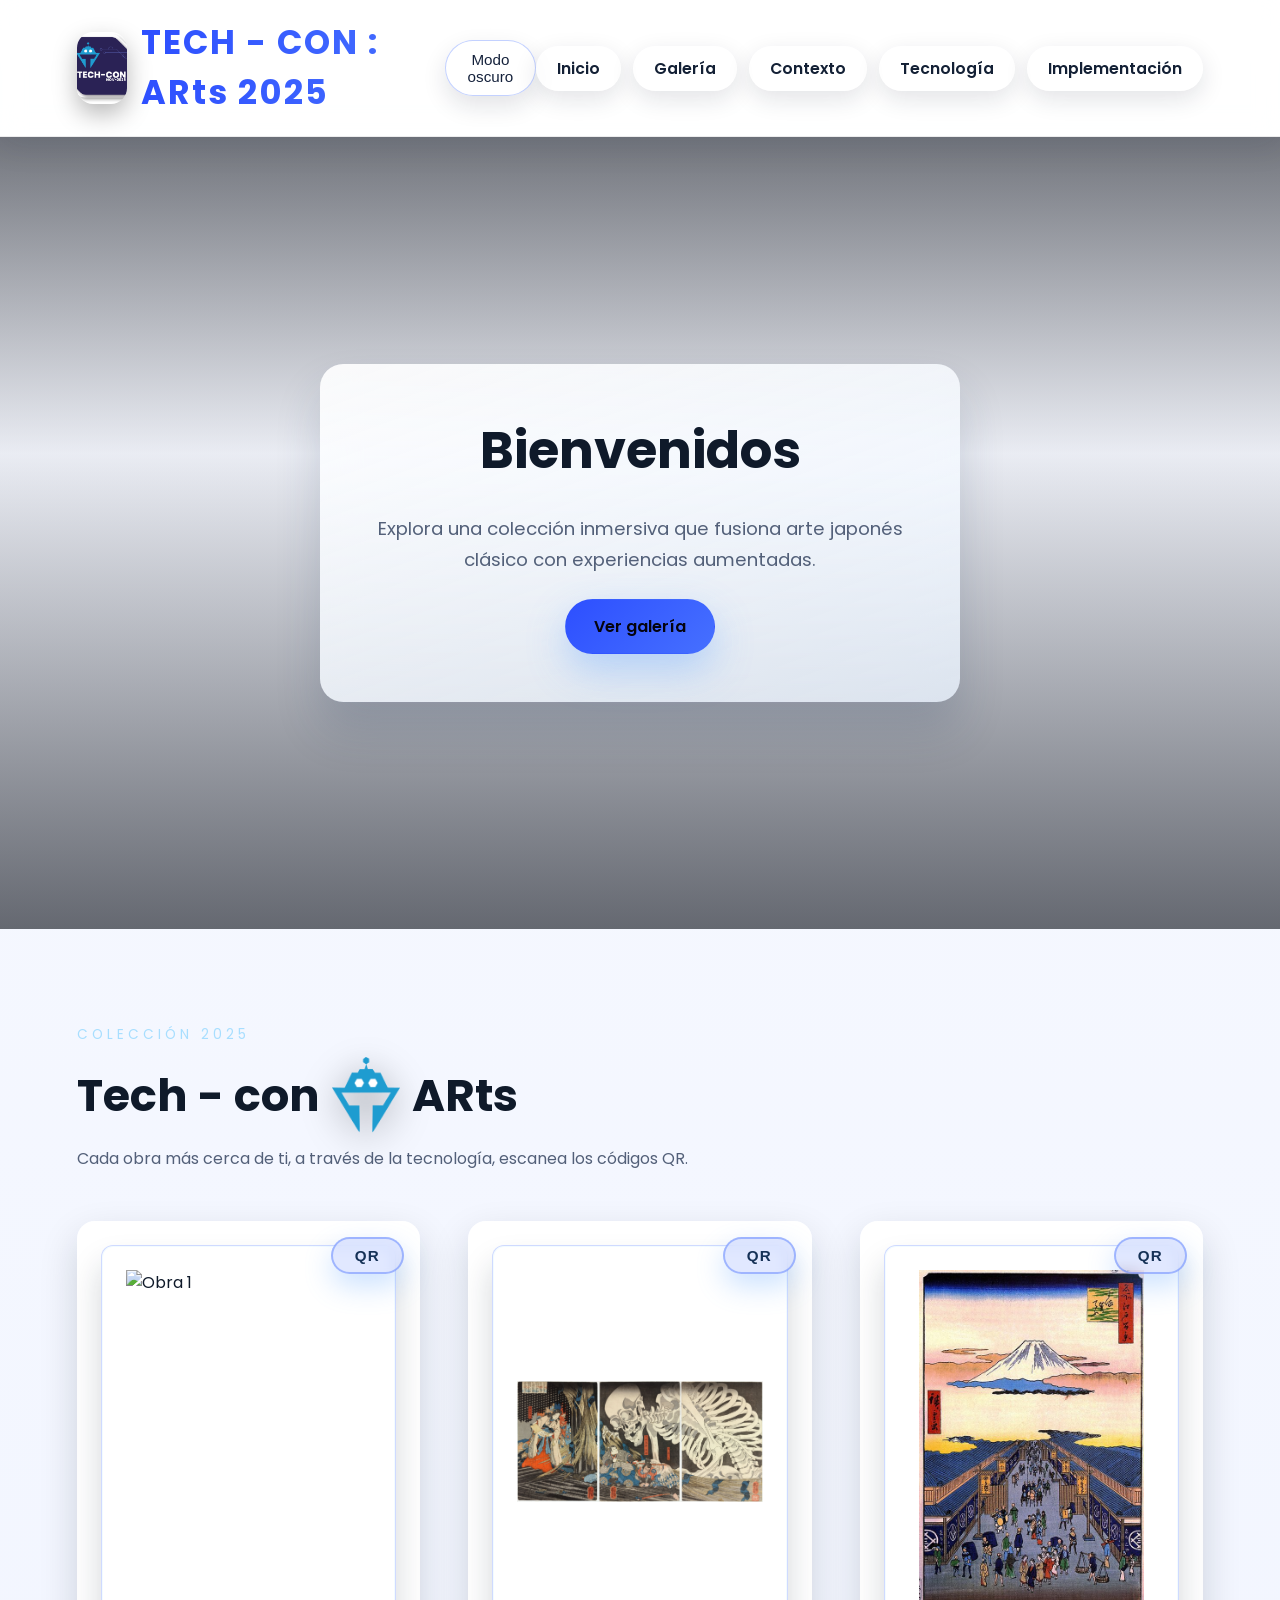
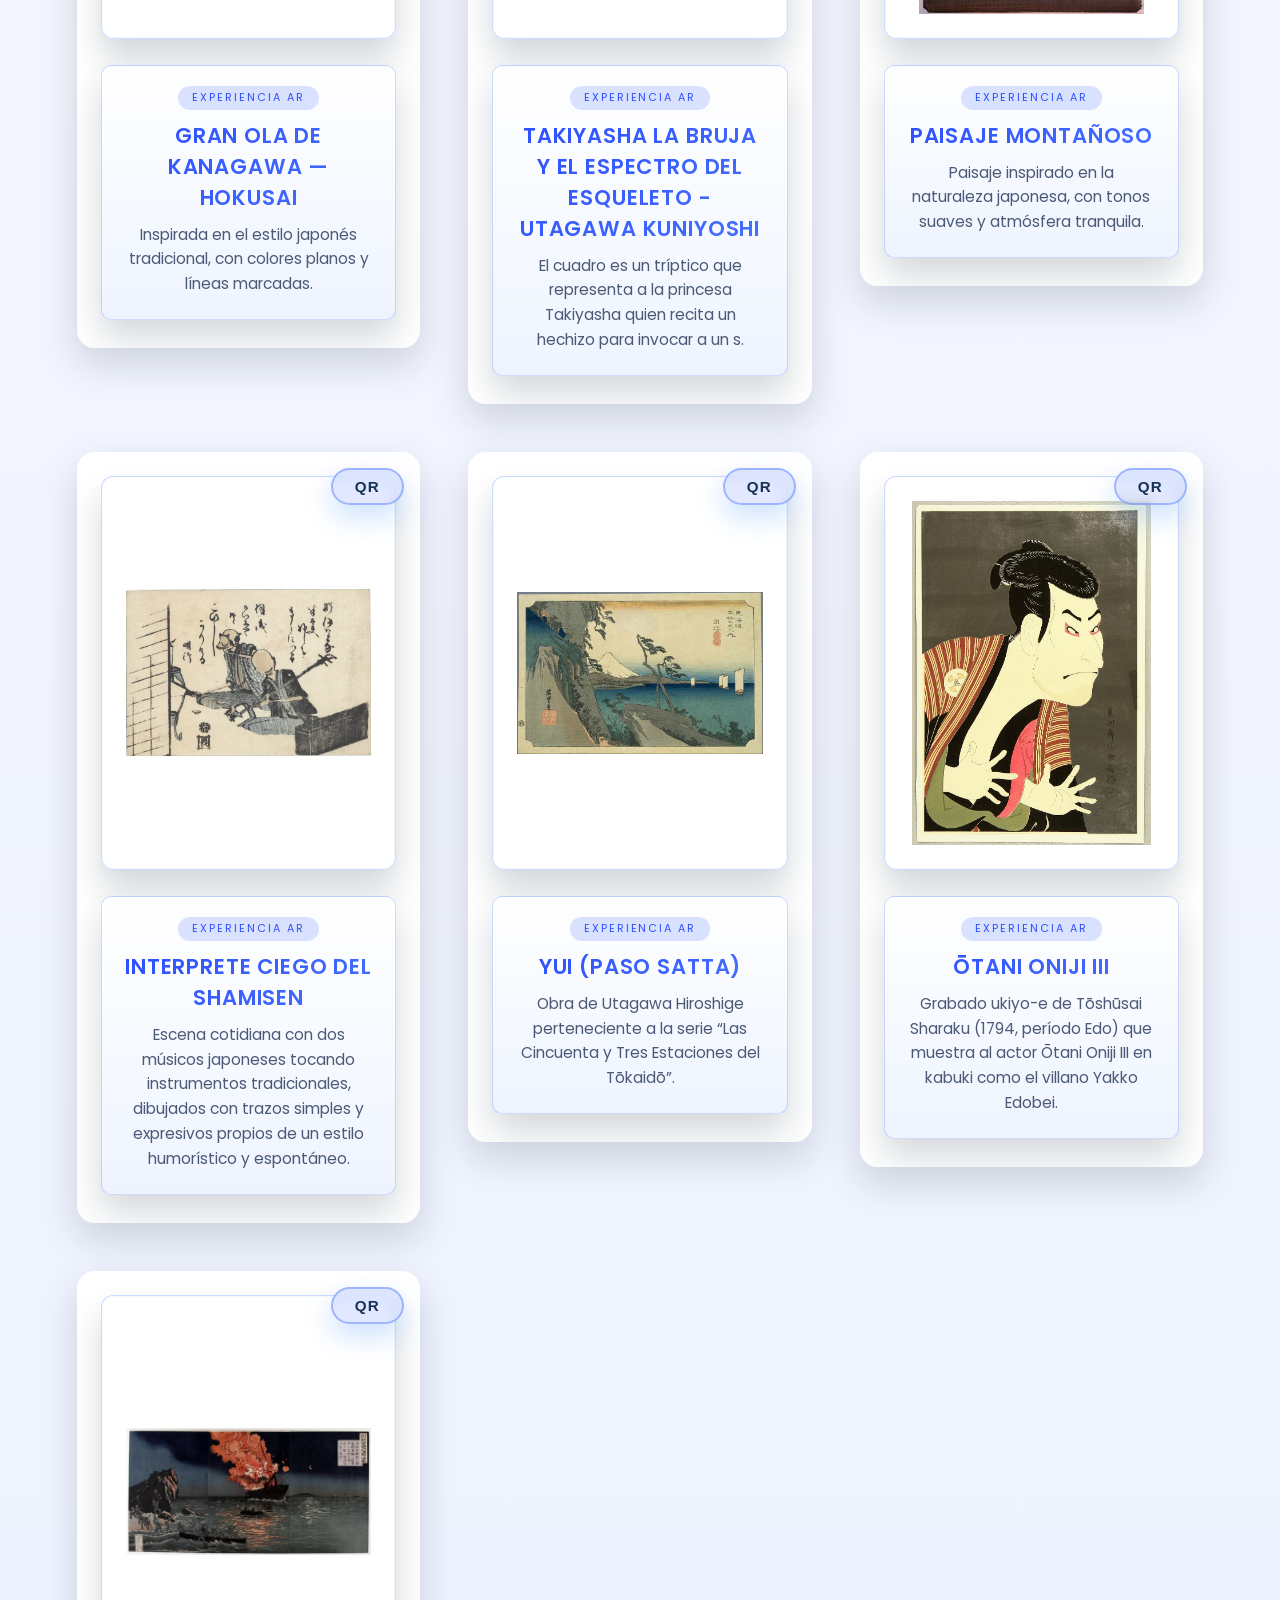
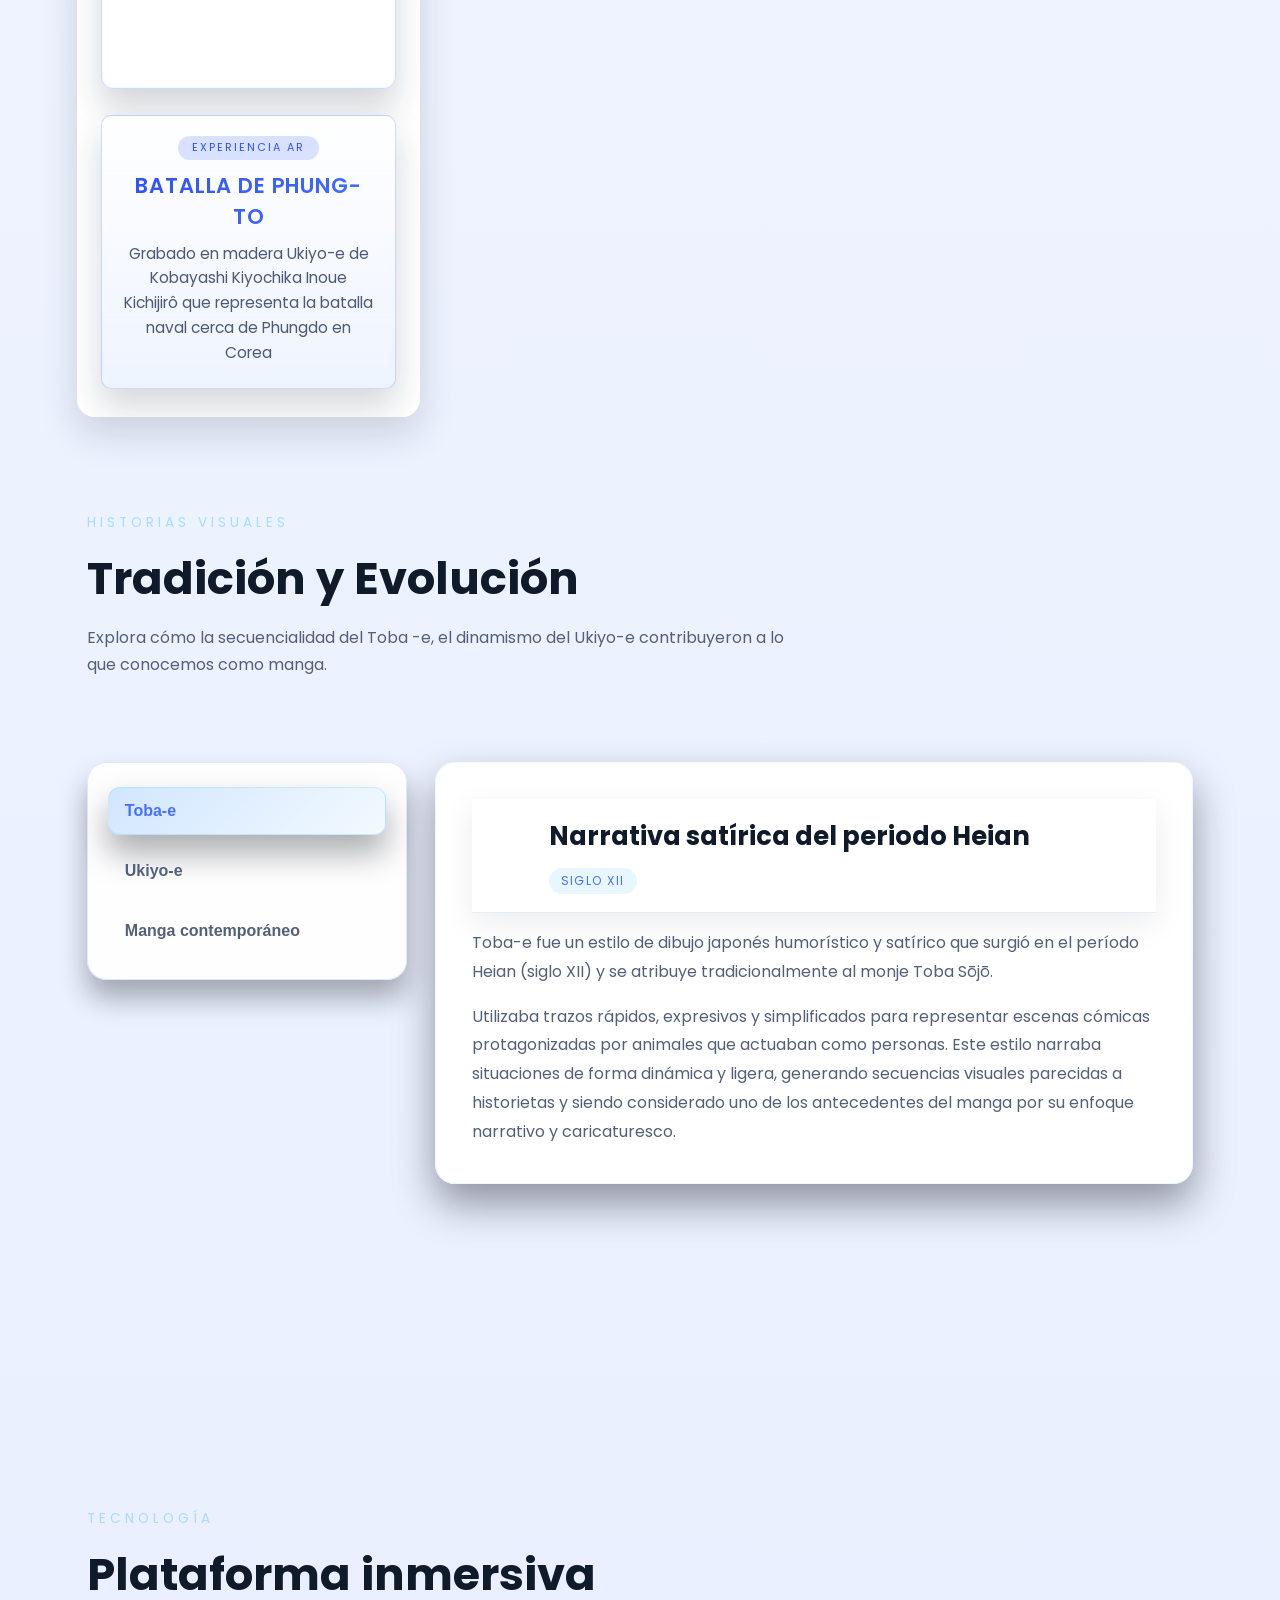
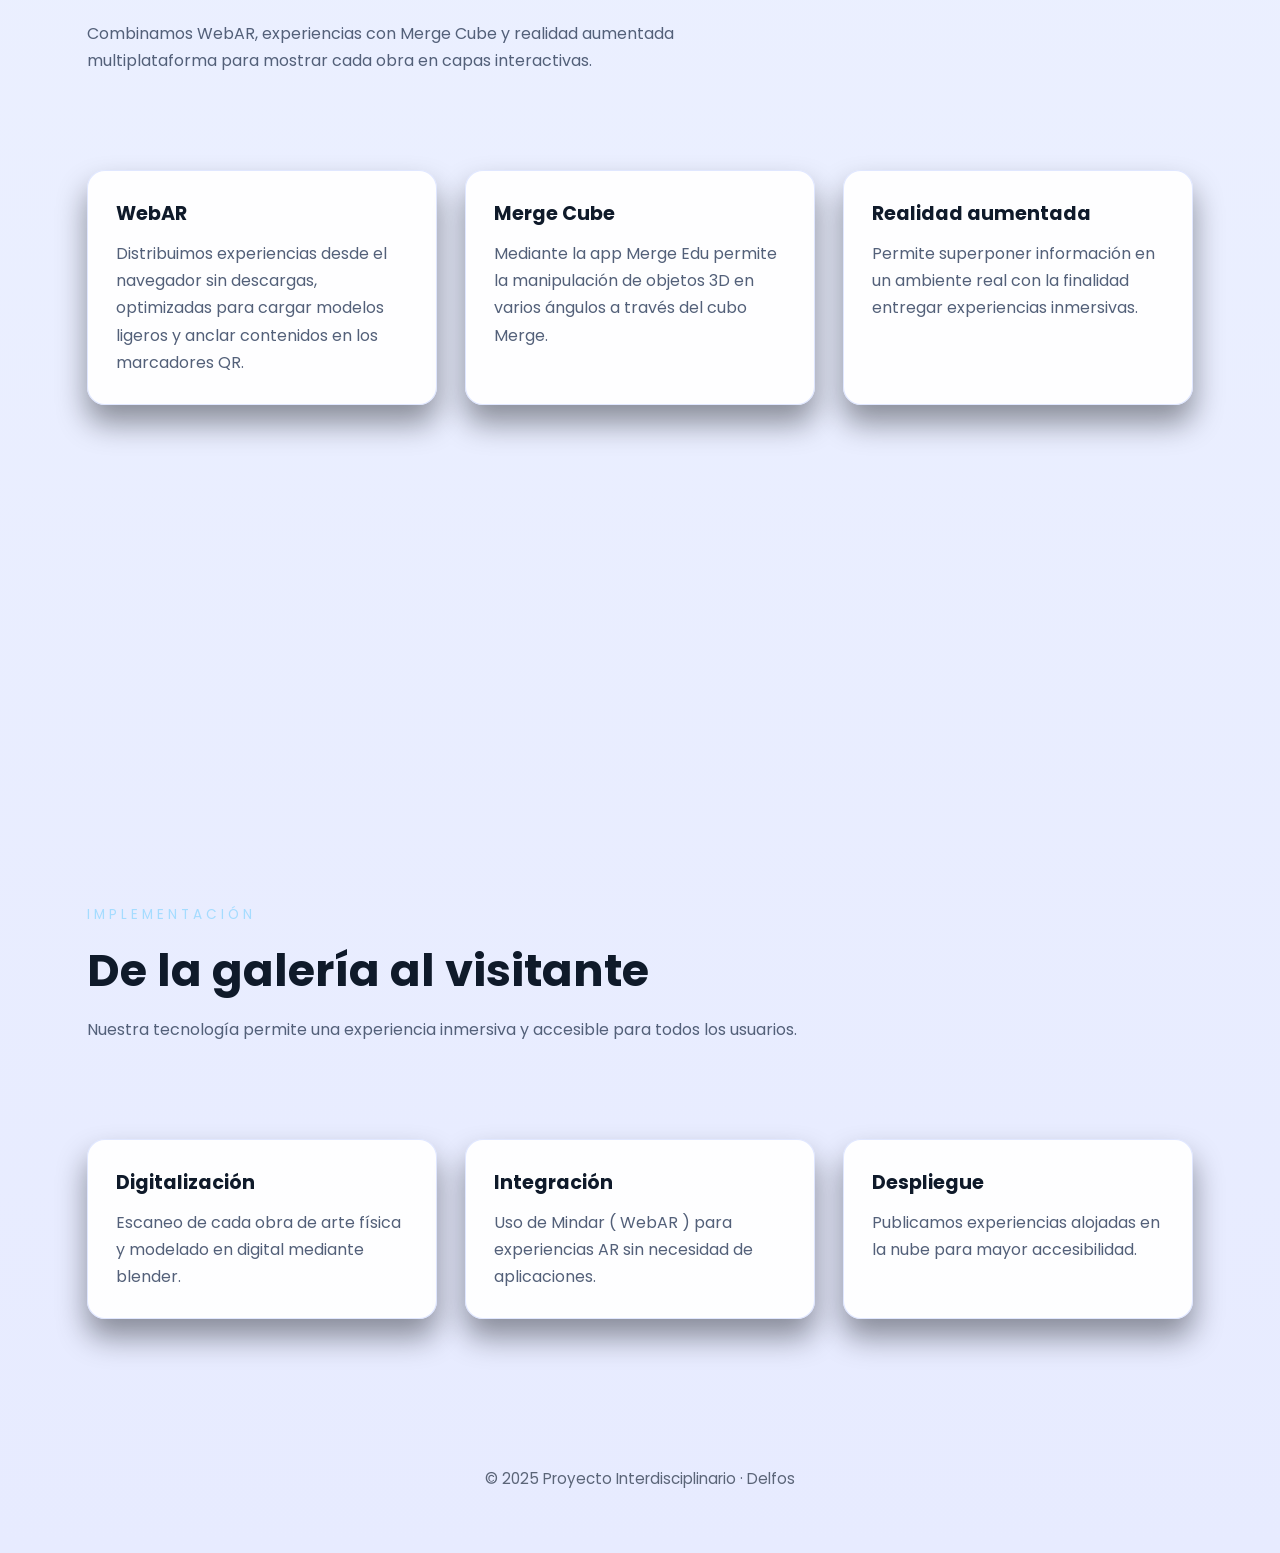
==== commit 8dc15589: "subida obra barco" ====
--- a/index.html
+++ b/index.html
@@ -160,6 +160,24 @@
           </div>
         </div>
   <!-- Fin Obra 6 -->
+
+    <!-- Inicio Obra 7 -->
+  <div class="card">
+          <button class="qr-btn">QR</button>
+          <div class="flip-inner">
+            <div class="face front">
+              <img src="assets/arpages/g1_vesp/1024px-kobayashi-kiyochika-1847-1915-zeeslag-bij-phung-to-korea-1894.jpg.webp" alt="Obra " />
+              <div class="info">
+                <h3>Batalla de Phung-To</h3>
+                <p>Grabado en madera Ukiyo-e de Kobayashi Kiyochika Inoue Kichijirô que representa la batalla naval cerca de Phungdo en Corea</p>
+              </div>
+            </div>
+            <div class="face back">
+              <img src="assets/arpages/g1_vesp/qr-code (5).png" alt="QR de Obra 7" />
+            </div>
+          </div>
+        </div>
+  <!-- Fin Obra 7 -->
       </div>
     </section>
 
--- a/CSS/index.css
+++ b/CSS/index.css
@@ -56,11 +56,19 @@
 /* Altura mínima para cubrir la ventana completa */
 body {
   min-height: 100vh;
+  overflow-x: hidden;
 }
 
 /* Evita el scroll al abrir el menú en móviles */
 body.nav-open {
   overflow: hidden;
+}
+
+/* Imágenes fluidas para evitar desbordes en pantallas pequeñas */
+img {
+  max-width: 100%;
+  height: auto;
+  display: block;
 }
 
 /* Overrides específicos para el modo claro */
@@ -696,9 +704,10 @@
 /* Grid de obras con tarjetas giratorias */
 .gallery {
   display: grid;
-  gap: 48px;
-  grid-template-columns: repeat(3, minmax(0, 1fr));
-  grid-auto-rows: 1fr;
+  gap: clamp(28px, 4vw, 48px);
+  grid-template-columns: repeat(auto-fit, minmax(260px, 1fr));
+  grid-auto-rows: auto;
+  align-items: stretch;
 }
 
 /* Oculta cartas extra cuando no se necesitan */
@@ -722,13 +731,26 @@
   }
 }
 
+/* Restaura proporciones altas de las tarjetas en pantallas grandes */
+@media (min-width: 1025px) {
+  .card {
+    min-height: 620px;
+  }
+
+  .flip-inner,
+  .face,
+  .front {
+    height: 100%;
+  }
+}
+
 /* Tarjeta 3D que permite flip para mostrar QR */
 .card {
   position: relative;
   perspective: 1200px;
   cursor: pointer;
   min-height: 0;
-  height: 100%;
+  height: auto;
   transition: transform 0.35s ease, filter 0.35s ease;
   isolation: isolate;
 }
@@ -751,7 +773,7 @@
 .flip-inner {
   position: relative;
   width: 100%;
-  height: 100%;
+  height: auto;
   transform-style: preserve-3d;
   transition: transform 0.6s cubic-bezier(0.2, 0.8, 0.2, 1);
 }
@@ -765,7 +787,7 @@
 .face {
   position: relative;
   width: 100%;
-  height: 100%;
+  height: auto;
   backface-visibility: hidden;
   border-radius: var(--radius);
   overflow: hidden;
@@ -779,7 +801,7 @@
   flex-direction: column;
   align-items: center;
   justify-content: flex-start;
-  height: 100%;
+  height: auto;
   padding: 24px 24px 28px;
   gap: 18px;
 }
@@ -973,6 +995,15 @@
     padding: 16px 5vw;
   }
 
+  main {
+    gap: 84px;
+  }
+
+  section {
+    min-height: auto;
+    padding: 0 5vw 80px;
+  }
+
   nav {
     position: fixed;
     top: calc(var(--header-height) + 12px);
@@ -1029,8 +1060,8 @@
   }
 
   .gallery {
-    gap: 34px;
-    grid-template-columns: repeat(2, minmax(0, 1fr));
+    gap: clamp(24px, 4vw, 34px);
+    grid-template-columns: repeat(auto-fit, minmax(260px, 1fr));
   }
 
   .gallery-actions {
@@ -1092,8 +1123,7 @@
   }
 
   .front img {
-    max-height: 340px;
-    margin: 18px;
+    max-height: 320px;
   }
 
   .card {
@@ -1102,23 +1132,38 @@
   }
 
   main {
-    gap: 72px;
+    gap: 64px;
   }
 
   .section-header {
     margin-bottom: 32px;
   }
 
+  section {
+    padding: 0 1.75rem 72px;
+  }
+
   .section-brand-logo {
     width: 52px;
   }
 
   .gallery {
-    grid-template-columns: minmax(0, 1fr);
+    grid-template-columns: 1fr;
+    gap: 28px;
   }
 
   .gallery-actions {
     margin-top: 24px;
+  }
+
+  .flip-inner,
+  .face,
+  .front {
+    height: auto;
+  }
+
+  .face {
+    min-height: 0;
   }
 }
 
@@ -1154,15 +1199,39 @@
   }
 
   .front img {
-    max-height: 300px;
-  }
-
-  .card {
-    min-height: 0;
-    height: auto;
+    max-height: 280px;
+  }
+
+  .gallery {
+    grid-template-columns: 1fr;
+    gap: 24px;
+  }
+
+  section {
+    padding: 0 1.25rem 60px;
+  }
+
+  .section-title {
+    justify-content: center;
+    text-align: center;
+  }
+
+  .section-brand-logo {
+    width: 42px;
   }
 
   footer {
     text-align: center;
   }
+
+  .card,
+  .flip-inner,
+  .face,
+  .front {
+    height: auto;
+  }
+
+  .face {
+    min-height: 0;
+  }
 }
